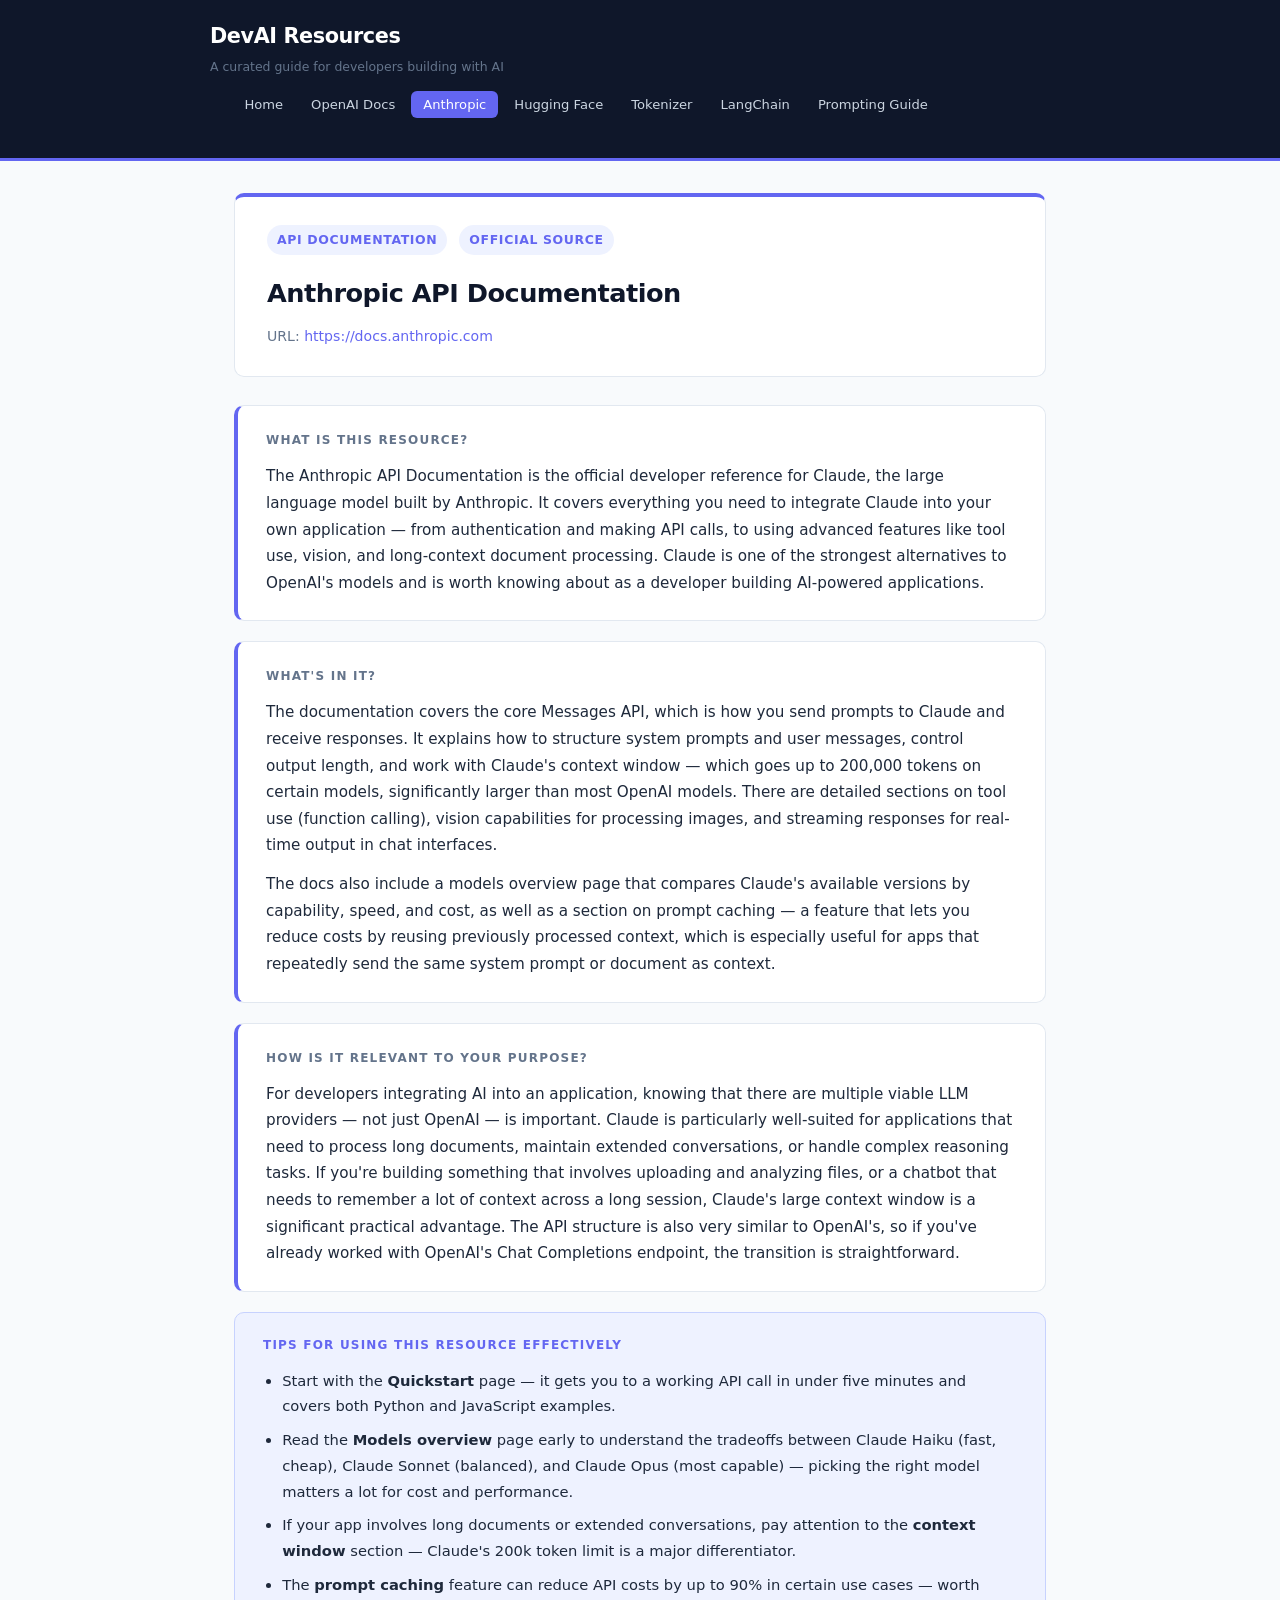
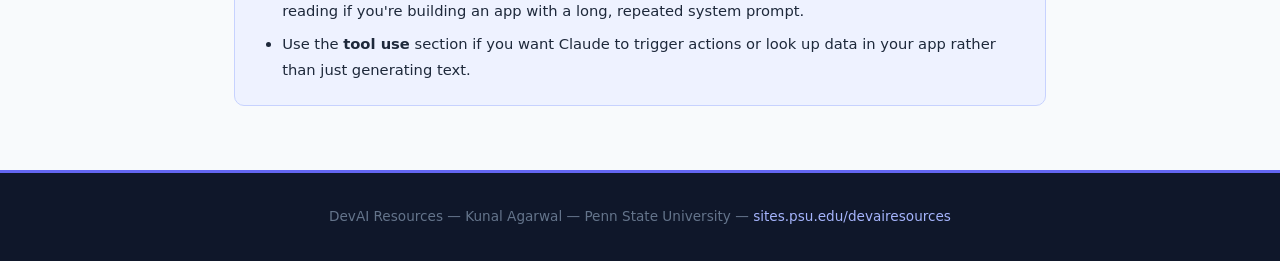
==== anthropic.html @ 0d68c3fe "Add files via upload" ====
<!DOCTYPE html>
<html lang="en">
<head>
  <meta charset="UTF-8" />
  <meta name="viewport" content="width=device-width, initial-scale=1.0" />
  <title>Anthropic API Documentation — DevAI Resources</title>
  <link rel="stylesheet" href="style.css" />
</head>
<body>

  <header class="site-header">
    <div class="header-inner">
      <div>
        <div class="site-title"><a href="index.html">DevAI Resources</a></div>
        <div class="site-tagline">A curated guide for developers building with AI</div>
      </div>
      <nav class="main-nav">
        <ul>
          <li><a href="index.html">Home</a></li>
          <li><a href="openai-docs.html">OpenAI Docs</a></li>
          <li><a href="anthropic.html" class="active">Anthropic</a></li>
          <li><a href="huggingface.html">Hugging Face</a></li>
          <li><a href="tokenizer.html">Tokenizer</a></li>
          <li><a href="langchain.html">LangChain</a></li>
          <li><a href="prompting-guide.html">Prompting Guide</a></li>
        </ul>
      </nav>
    </div>
  </header>

  <main>
    <div class="container">

      <div class="resource-header">
        <div class="resource-meta">
          <span class="resource-tag">API Documentation</span>
          <span class="resource-tag">Official Source</span>
        </div>
        <div class="resource-title">Anthropic API Documentation</div>
        <p class="resource-url">URL: <a href="https://docs.anthropic.com" target="_blank">https://docs.anthropic.com</a></p>
      </div>

      <div class="abstract-section">
        <h3>What is this resource?</h3>
        <p>The Anthropic API Documentation is the official developer reference for Claude, the large language model built by Anthropic. It covers everything you need to integrate Claude into your own application — from authentication and making API calls, to using advanced features like tool use, vision, and long-context document processing. Claude is one of the strongest alternatives to OpenAI's models and is worth knowing about as a developer building AI-powered applications.</p>
      </div>

      <div class="abstract-section">
        <h3>What's in it?</h3>
        <p>The documentation covers the core Messages API, which is how you send prompts to Claude and receive responses. It explains how to structure system prompts and user messages, control output length, and work with Claude's context window — which goes up to 200,000 tokens on certain models, significantly larger than most OpenAI models. There are detailed sections on tool use (function calling), vision capabilities for processing images, and streaming responses for real-time output in chat interfaces.</p>
        <p>The docs also include a models overview page that compares Claude's available versions by capability, speed, and cost, as well as a section on prompt caching — a feature that lets you reduce costs by reusing previously processed context, which is especially useful for apps that repeatedly send the same system prompt or document as context.</p>
      </div>

      <div class="abstract-section">
        <h3>How is it relevant to your purpose?</h3>
        <p>For developers integrating AI into an application, knowing that there are multiple viable LLM providers — not just OpenAI — is important. Claude is particularly well-suited for applications that need to process long documents, maintain extended conversations, or handle complex reasoning tasks. If you're building something that involves uploading and analyzing files, or a chatbot that needs to remember a lot of context across a long session, Claude's large context window is a significant practical advantage. The API structure is also very similar to OpenAI's, so if you've already worked with OpenAI's Chat Completions endpoint, the transition is straightforward.</p>
      </div>

      <div class="tips-box">
        <h3>Tips for using this resource effectively</h3>
        <ul>
          <li>Start with the <strong>Quickstart</strong> page — it gets you to a working API call in under five minutes and covers both Python and JavaScript examples.</li>
          <li>Read the <strong>Models overview</strong> page early to understand the tradeoffs between Claude Haiku (fast, cheap), Claude Sonnet (balanced), and Claude Opus (most capable) — picking the right model matters a lot for cost and performance.</li>
          <li>If your app involves long documents or extended conversations, pay attention to the <strong>context window</strong> section — Claude's 200k token limit is a major differentiator.</li>
          <li>The <strong>prompt caching</strong> feature can reduce API costs by up to 90% in certain use cases — worth reading if you're building an app with a long, repeated system prompt.</li>
          <li>Use the <strong>tool use</strong> section if you want Claude to trigger actions or look up data in your app rather than just generating text.</li>
        </ul>
      </div>

    </div>
  </main>

  <footer class="site-footer">
    <p>DevAI Resources &mdash; Kunal Agarwal &mdash; Penn State University &mdash; <a href="https://sites.psu.edu/devairesources">sites.psu.edu/devairesources</a></p>
  </footer>

</body>
</html>
---- style.css ----
/* ============================================
   DevAI Resources — Main Stylesheet
   GitHub Pages: link this in each HTML file
   WordPress: paste into Appearance > Additional CSS
   ============================================ */

:root {
  --dark:    #0f172a;
  --mid:     #1e293b;
  --accent:  #6366f1;
  --accent2: #a5b4fc;
  --light:   #f8fafc;
  --white:   #ffffff;
  --text:    #1e293b;
  --muted:   #64748b;
  --border:  #e2e8f0;
  --radius:  10px;
  --font:    'Inter', 'Segoe UI', system-ui, sans-serif;
  --max-w:   860px;
}

*, *::before, *::after { box-sizing: border-box; margin: 0; padding: 0; }

body {
  font-family: var(--font);
  background: var(--light);
  color: var(--text);
  line-height: 1.75;
  font-size: 16px;
}

a { color: var(--accent); text-decoration: none; }
a:hover { text-decoration: underline; }

/* ── HEADER ── */
.site-header {
  background: var(--dark);
  border-bottom: 3px solid var(--accent);
  padding: 0 24px;
}

.header-inner {
  max-width: var(--max-w);
  margin: 0 auto;
  display: flex;
  align-items: center;
  justify-content: space-between;
  padding: 18px 0;
  flex-wrap: wrap;
  gap: 12px;
}

.site-title {
  font-size: 1.3rem;
  font-weight: 800;
  color: #fff;
  letter-spacing: -0.02em;
}

.site-title a { color: #fff; }
.site-title a:hover { color: var(--accent2); text-decoration: none; }

.site-tagline {
  font-size: 0.78rem;
  color: var(--muted);
  margin-top: 2px;
}

.main-nav ul {
  list-style: none;
  display: flex;
  flex-wrap: wrap;
  gap: 4px;
}

.main-nav a {
  color: #cbd5e1;
  font-size: 0.82rem;
  font-weight: 500;
  padding: 6px 12px;
  border-radius: 6px;
  transition: background 0.2s, color 0.2s;
}

.main-nav a:hover,
.main-nav a.active {
  background: var(--accent);
  color: #fff;
  text-decoration: none;
}

/* ── HERO ── */
.hero {
  background: linear-gradient(135deg, var(--dark) 0%, #1e1b4b 100%);
  padding: 72px 24px;
  text-align: center;
}

.hero h1 {
  font-size: clamp(1.9rem, 5vw, 3rem);
  font-weight: 800;
  color: #fff;
  letter-spacing: -0.03em;
  line-height: 1.15;
  margin-bottom: 16px;
}

.hero p {
  color: var(--accent2);
  font-size: 1.1rem;
  max-width: 580px;
  margin: 0 auto 28px;
}

.hero-badge {
  display: inline-block;
  background: rgba(99,102,241,0.2);
  color: var(--accent2);
  border: 1px solid var(--accent);
  border-radius: 20px;
  padding: 4px 14px;
  font-size: 0.8rem;
  font-weight: 600;
  letter-spacing: 0.05em;
  text-transform: uppercase;
  margin-bottom: 20px;
}

/* ── MAIN CONTENT ── */
.container {
  max-width: var(--max-w);
  margin: 0 auto;
  padding: 0 24px;
}

.content-section {
  padding: 48px 0;
  border-bottom: 1px solid var(--border);
}

.content-section:last-child { border-bottom: none; }

h2 {
  font-size: 1.5rem;
  font-weight: 700;
  color: var(--dark);
  letter-spacing: -0.02em;
  margin-bottom: 16px;
  padding-bottom: 10px;
  border-bottom: 2px solid var(--accent);
}

h3 {
  font-size: 1.1rem;
  font-weight: 700;
  color: var(--accent);
  margin: 24px 0 8px;
}

p { margin-bottom: 1em; }

ul, ol {
  padding-left: 1.4em;
  margin-bottom: 1em;
}

li { margin-bottom: 6px; }

/* ── INFO CARDS (audience, scope, etc.) ── */
.info-grid {
  display: grid;
  grid-template-columns: repeat(auto-fit, minmax(240px, 1fr));
  gap: 16px;
  margin-top: 20px;
}

.info-card {
  background: var(--white);
  border: 1px solid var(--border);
  border-top: 3px solid var(--accent);
  border-radius: var(--radius);
  padding: 20px 22px;
}

.info-card h3 {
  font-size: 0.78rem;
  text-transform: uppercase;
  letter-spacing: 0.08em;
  color: var(--muted);
  margin: 0 0 8px;
}

.info-card p { font-size: 0.92rem; margin: 0; }

/* ── TABLE OF CONTENTS ── */
.toc {
  background: var(--white);
  border: 1px solid var(--border);
  border-left: 4px solid var(--accent);
  border-radius: var(--radius);
  padding: 28px 32px;
  margin-top: 20px;
}

.toc-label {
  font-size: 0.75rem;
  text-transform: uppercase;
  letter-spacing: 0.1em;
  color: var(--muted);
  font-weight: 600;
  margin-bottom: 16px;
}

.toc ol {
  list-style: decimal;
  padding-left: 1.2em;
}

.toc li {
  font-size: 0.95rem;
  margin-bottom: 10px;
}

.toc li a {
  font-weight: 600;
  color: var(--accent);
}

.toc li span {
  display: block;
  font-size: 0.82rem;
  color: var(--muted);
  margin-top: 2px;
}

/* ── RESOURCE CARD (resource pages) ── */
.resource-header {
  background: var(--white);
  border: 1px solid var(--border);
  border-top: 4px solid var(--accent);
  border-radius: var(--radius);
  padding: 28px 32px;
  margin: 32px 0 28px;
}

.resource-meta {
  display: flex;
  flex-wrap: wrap;
  gap: 12px;
  margin-bottom: 16px;
}

.resource-tag {
  background: #eef2ff;
  color: var(--accent);
  font-size: 0.78rem;
  font-weight: 600;
  padding: 4px 10px;
  border-radius: 20px;
  text-transform: uppercase;
  letter-spacing: 0.05em;
}

.resource-title {
  font-size: 1.6rem;
  font-weight: 800;
  color: var(--dark);
  letter-spacing: -0.02em;
  margin-bottom: 8px;
}

.resource-url {
  font-size: 0.88rem;
  color: var(--muted);
  margin-bottom: 0;
}

.resource-url a { color: var(--accent); font-weight: 500; }

/* ── ABSTRACT SECTIONS ── */
.abstract-section {
  background: var(--white);
  border: 1px solid var(--border);
  border-left: 4px solid var(--accent);
  border-radius: var(--radius);
  padding: 24px 28px;
  margin-bottom: 20px;
}

.abstract-section h3 {
  font-size: 0.75rem;
  text-transform: uppercase;
  letter-spacing: 0.1em;
  color: var(--muted);
  font-weight: 700;
  margin: 0 0 12px;
}

.abstract-section p { font-size: 0.95rem; margin-bottom: 0.8em; }
.abstract-section p:last-child { margin-bottom: 0; }

/* ── TIPS BOX ── */
.tips-box {
  background: #eef2ff;
  border: 1px solid #c7d2fe;
  border-radius: var(--radius);
  padding: 22px 28px;
  margin-bottom: 20px;
}

.tips-box h3 {
  font-size: 0.75rem;
  text-transform: uppercase;
  letter-spacing: 0.1em;
  color: var(--accent);
  font-weight: 700;
  margin: 0 0 12px;
}

.tips-box ul { padding-left: 1.2em; margin: 0; }
.tips-box li { font-size: 0.92rem; margin-bottom: 8px; }
.tips-box li:last-child { margin-bottom: 0; }

/* ── RESOURCE INDEX CARDS (on landing page) ── */
.resource-list {
  display: grid;
  gap: 14px;
  margin-top: 20px;
}

.resource-index-card {
  background: var(--white);
  border: 1px solid var(--border);
  border-radius: var(--radius);
  padding: 20px 24px;
  display: flex;
  align-items: flex-start;
  gap: 18px;
  transition: box-shadow 0.2s, transform 0.2s;
}

.resource-index-card:hover {
  box-shadow: 0 4px 16px rgba(99,102,241,0.12);
  transform: translateY(-2px);
}

.resource-number {
  background: var(--accent);
  color: #fff;
  font-size: 0.85rem;
  font-weight: 700;
  min-width: 32px;
  height: 32px;
  border-radius: 50%;
  display: flex;
  align-items: center;
  justify-content: center;
  flex-shrink: 0;
  margin-top: 2px;
}

.resource-index-card h3 {
  font-size: 1rem;
  color: var(--dark);
  margin: 0 0 4px;
}

.resource-index-card p {
  font-size: 0.86rem;
  color: var(--muted);
  margin: 0;
}

.resource-index-card a.card-link {
  font-size: 0.82rem;
  font-weight: 600;
  color: var(--accent);
  margin-top: 6px;
  display: inline-block;
}

/* ── FOOTER ── */
.site-footer {
  background: var(--dark);
  border-top: 3px solid var(--accent);
  margin-top: 64px;
  padding: 32px 24px;
  text-align: center;
}

.site-footer p {
  color: #64748b;
  font-size: 0.85rem;
  margin: 0;
}

.site-footer a { color: var(--accent2); }

/* ── RESPONSIVE ── */
@media (max-width: 640px) {
  .hero { padding: 48px 20px; }
  .header-inner { flex-direction: column; align-items: flex-start; }
  .resource-header { padding: 20px; }
  .abstract-section { padding: 18px 20px; }
  .toc { padding: 20px; }
}
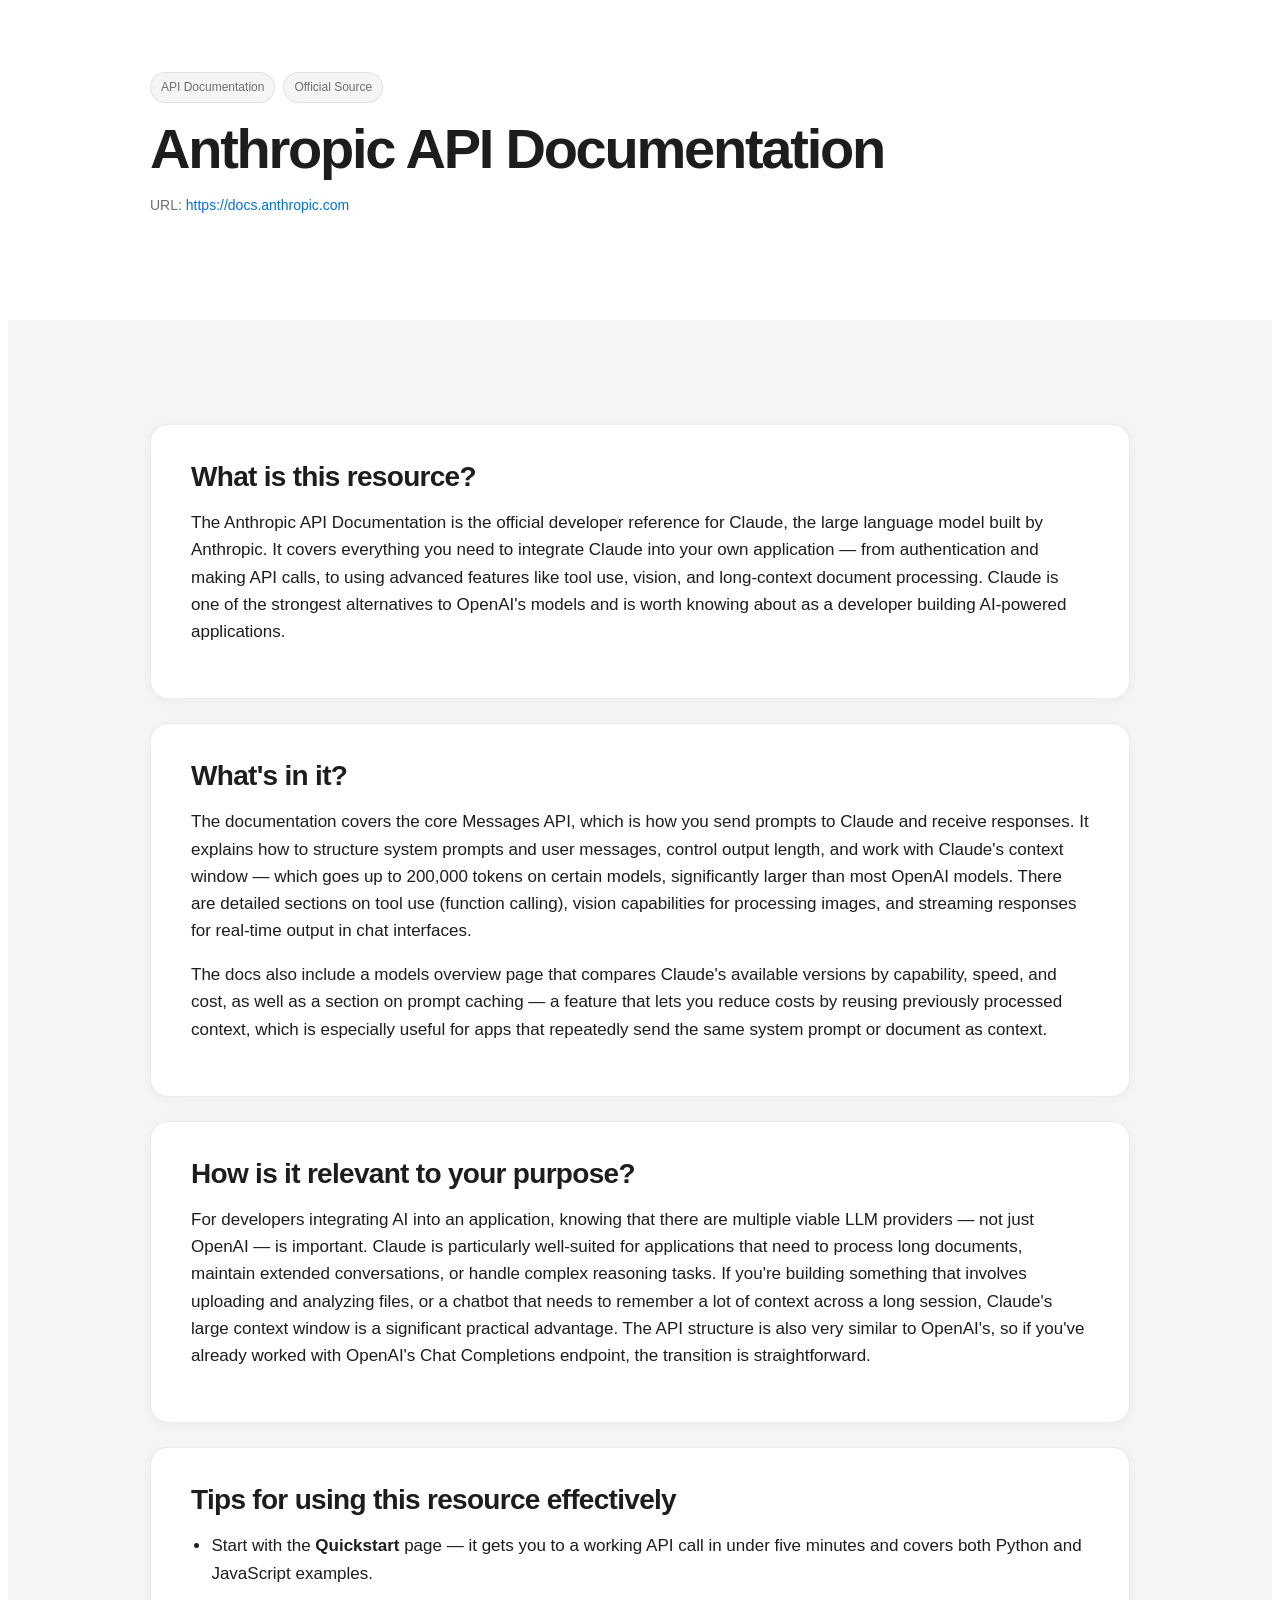
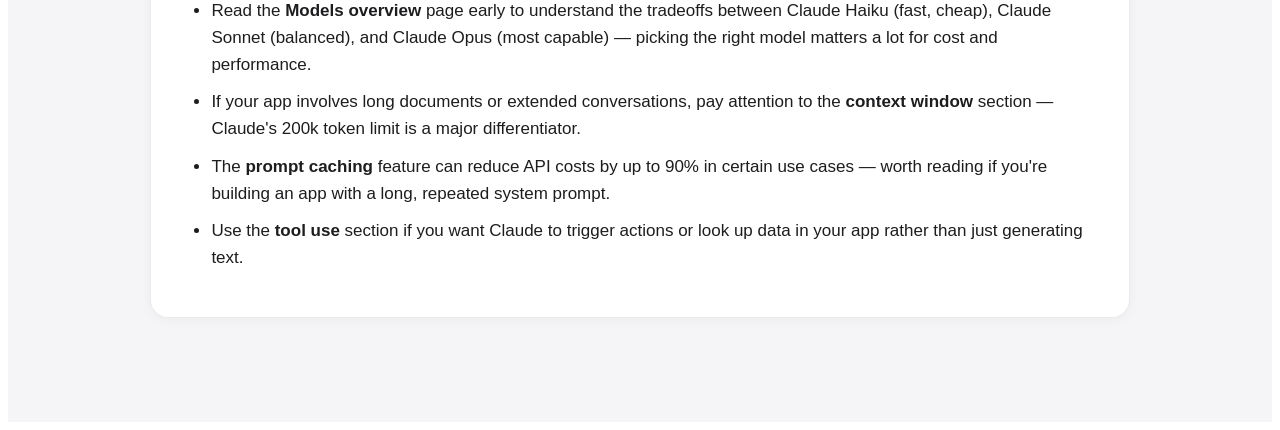
==== commit 6ac408b3: "Adapt site markup and CSS for WordPress content rendering. Remove custom header/footer blocks from a" ====
--- a/anthropic.html
+++ b/anthropic.html
@@ -8,71 +8,57 @@
 </head>
 <body>
 
-  <header class="site-header">
-    <div class="header-inner">
-      <div>
-        <div class="site-title"><a href="index.html">DevAI Resources</a></div>
-        <div class="site-tagline">A curated guide for developers building with AI</div>
+  
+
+  <main class="page-main">
+    <section class="band band--white band--tight-top">
+      <div class="layout-constrain">
+        <div class="resource-lede">
+          <div class="resource-lede__tags">
+            <span class="resource-lede__tag">API Documentation</span>
+            <span class="resource-lede__tag">Official Source</span>
+          </div>
+          <h1 class="resource-lede__title">Anthropic API Documentation</h1>
+          <p class="resource-lede__url">URL: <a href="https://docs.anthropic.com" target="_blank">https://docs.anthropic.com</a></p>
+        </div>
       </div>
-      <nav class="main-nav">
-        <ul>
-          <li><a href="index.html">Home</a></li>
-          <li><a href="openai-docs.html">OpenAI Docs</a></li>
-          <li><a href="anthropic.html" class="active">Anthropic</a></li>
-          <li><a href="huggingface.html">Hugging Face</a></li>
-          <li><a href="tokenizer.html">Tokenizer</a></li>
-          <li><a href="langchain.html">LangChain</a></li>
-          <li><a href="prompting-guide.html">Prompting Guide</a></li>
-        </ul>
-      </nav>
-    </div>
-  </header>
+    </section>
 
-  <main>
-    <div class="container">
+    <section class="band band--tint">
+      <div class="layout-constrain">
+        <div class="article-stack">
+          <div class="feature-panel">
+            <h3 class="feature-panel__title">What is this resource?</h3>
+            <p>The Anthropic API Documentation is the official developer reference for Claude, the large language model built by Anthropic. It covers everything you need to integrate Claude into your own application — from authentication and making API calls, to using advanced features like tool use, vision, and long-context document processing. Claude is one of the strongest alternatives to OpenAI's models and is worth knowing about as a developer building AI-powered applications.</p>
+          </div>
 
-      <div class="resource-header">
-        <div class="resource-meta">
-          <span class="resource-tag">API Documentation</span>
-          <span class="resource-tag">Official Source</span>
+          <div class="feature-panel">
+            <h3 class="feature-panel__title">What's in it?</h3>
+            <p>The documentation covers the core Messages API, which is how you send prompts to Claude and receive responses. It explains how to structure system prompts and user messages, control output length, and work with Claude's context window — which goes up to 200,000 tokens on certain models, significantly larger than most OpenAI models. There are detailed sections on tool use (function calling), vision capabilities for processing images, and streaming responses for real-time output in chat interfaces.</p>
+            <p>The docs also include a models overview page that compares Claude's available versions by capability, speed, and cost, as well as a section on prompt caching — a feature that lets you reduce costs by reusing previously processed context, which is especially useful for apps that repeatedly send the same system prompt or document as context.</p>
+          </div>
+
+          <div class="feature-panel">
+            <h3 class="feature-panel__title">How is it relevant to your purpose?</h3>
+            <p>For developers integrating AI into an application, knowing that there are multiple viable LLM providers — not just OpenAI — is important. Claude is particularly well-suited for applications that need to process long documents, maintain extended conversations, or handle complex reasoning tasks. If you're building something that involves uploading and analyzing files, or a chatbot that needs to remember a lot of context across a long session, Claude's large context window is a significant practical advantage. The API structure is also very similar to OpenAI's, so if you've already worked with OpenAI's Chat Completions endpoint, the transition is straightforward.</p>
+          </div>
+
+          <aside class="tips-panel">
+            <h3 class="tips-panel__title">Tips for using this resource effectively</h3>
+            <ul>
+              <li>Start with the <strong>Quickstart</strong> page — it gets you to a working API call in under five minutes and covers both Python and JavaScript examples.</li>
+              <li>Read the <strong>Models overview</strong> page early to understand the tradeoffs between Claude Haiku (fast, cheap), Claude Sonnet (balanced), and Claude Opus (most capable) — picking the right model matters a lot for cost and performance.</li>
+              <li>If your app involves long documents or extended conversations, pay attention to the <strong>context window</strong> section — Claude's 200k token limit is a major differentiator.</li>
+              <li>The <strong>prompt caching</strong> feature can reduce API costs by up to 90% in certain use cases — worth reading if you're building an app with a long, repeated system prompt.</li>
+              <li>Use the <strong>tool use</strong> section if you want Claude to trigger actions or look up data in your app rather than just generating text.</li>
+            </ul>
+          </aside>
         </div>
-        <div class="resource-title">Anthropic API Documentation</div>
-        <p class="resource-url">URL: <a href="https://docs.anthropic.com" target="_blank">https://docs.anthropic.com</a></p>
       </div>
-
-      <div class="abstract-section">
-        <h3>What is this resource?</h3>
-        <p>The Anthropic API Documentation is the official developer reference for Claude, the large language model built by Anthropic. It covers everything you need to integrate Claude into your own application — from authentication and making API calls, to using advanced features like tool use, vision, and long-context document processing. Claude is one of the strongest alternatives to OpenAI's models and is worth knowing about as a developer building AI-powered applications.</p>
-      </div>
-
-      <div class="abstract-section">
-        <h3>What's in it?</h3>
-        <p>The documentation covers the core Messages API, which is how you send prompts to Claude and receive responses. It explains how to structure system prompts and user messages, control output length, and work with Claude's context window — which goes up to 200,000 tokens on certain models, significantly larger than most OpenAI models. There are detailed sections on tool use (function calling), vision capabilities for processing images, and streaming responses for real-time output in chat interfaces.</p>
-        <p>The docs also include a models overview page that compares Claude's available versions by capability, speed, and cost, as well as a section on prompt caching — a feature that lets you reduce costs by reusing previously processed context, which is especially useful for apps that repeatedly send the same system prompt or document as context.</p>
-      </div>
-
-      <div class="abstract-section">
-        <h3>How is it relevant to your purpose?</h3>
-        <p>For developers integrating AI into an application, knowing that there are multiple viable LLM providers — not just OpenAI — is important. Claude is particularly well-suited for applications that need to process long documents, maintain extended conversations, or handle complex reasoning tasks. If you're building something that involves uploading and analyzing files, or a chatbot that needs to remember a lot of context across a long session, Claude's large context window is a significant practical advantage. The API structure is also very similar to OpenAI's, so if you've already worked with OpenAI's Chat Completions endpoint, the transition is straightforward.</p>
-      </div>
-
-      <div class="tips-box">
-        <h3>Tips for using this resource effectively</h3>
-        <ul>
-          <li>Start with the <strong>Quickstart</strong> page — it gets you to a working API call in under five minutes and covers both Python and JavaScript examples.</li>
-          <li>Read the <strong>Models overview</strong> page early to understand the tradeoffs between Claude Haiku (fast, cheap), Claude Sonnet (balanced), and Claude Opus (most capable) — picking the right model matters a lot for cost and performance.</li>
-          <li>If your app involves long documents or extended conversations, pay attention to the <strong>context window</strong> section — Claude's 200k token limit is a major differentiator.</li>
-          <li>The <strong>prompt caching</strong> feature can reduce API costs by up to 90% in certain use cases — worth reading if you're building an app with a long, repeated system prompt.</li>
-          <li>Use the <strong>tool use</strong> section if you want Claude to trigger actions or look up data in your app rather than just generating text.</li>
-        </ul>
-      </div>
-
-    </div>
+    </section>
   </main>
 
-  <footer class="site-footer">
-    <p>DevAI Resources &mdash; Kunal Agarwal &mdash; Penn State University &mdash; <a href="https://sites.psu.edu/devairesources">sites.psu.edu/devairesources</a></p>
-  </footer>
+  
 
 </body>
 </html>
--- a/style.css
+++ b/style.css
@@ -1,406 +1,349 @@
-/* ============================================
-   DevAI Resources — Main Stylesheet
-   GitHub Pages: link this in each HTML file
-   WordPress: paste into Appearance > Additional CSS
-   ============================================ */
+/* DevAI Resources — WordPress-safe Apple-inspired styles */
 
 :root {
-  --dark:    #0f172a;
-  --mid:     #1e293b;
-  --accent:  #6366f1;
-  --accent2: #a5b4fc;
-  --light:   #f8fafc;
-  --white:   #ffffff;
-  --text:    #1e293b;
-  --muted:   #64748b;
-  --border:  #e2e8f0;
-  --radius:  10px;
-  --font:    'Inter', 'Segoe UI', system-ui, sans-serif;
-  --max-w:   860px;
-}
-
-*, *::before, *::after { box-sizing: border-box; margin: 0; padding: 0; }
-
-body {
-  font-family: var(--font);
-  background: var(--light);
-  color: var(--text);
-  line-height: 1.75;
-  font-size: 16px;
-}
-
-a { color: var(--accent); text-decoration: none; }
-a:hover { text-decoration: underline; }
-
-/* ── HEADER ── */
-.site-header {
-  background: var(--dark);
-  border-bottom: 3px solid var(--accent);
-  padding: 0 24px;
-}
-
-.header-inner {
-  max-width: var(--max-w);
-  margin: 0 auto;
+  --devai-bg: #ffffff;
+  --devai-bg-alt: #f5f5f7;
+  --devai-text: #1d1d1f;
+  --devai-muted: #6e6e73;
+  --devai-link: #0071e3;
+  --devai-link-hover: #0077ed;
+  --devai-border: rgba(0, 0, 0, 0.08);
+  --devai-shadow: 0 2px 12px rgba(0, 0, 0, 0.04);
+  --devai-shadow-hover: 0 14px 36px rgba(0, 0, 0, 0.1);
+  --devai-radius: 18px;
+  --devai-max: 980px;
+}
+
+:where(.entry-content, .post-content) .page-main,
+.page-main {
+  font-family: -apple-system, BlinkMacSystemFont, "SF Pro Display", "SF Pro Text", "Segoe UI",
+    Roboto, "Helvetica Neue", Arial, sans-serif !important;
+  color: var(--devai-text) !important;
+  font-size: 17px !important;
+  line-height: 1.6 !important;
+  margin: 0 !important;
+}
+
+:where(.entry-content, .post-content) .page-main *,
+.page-main * {
+  box-sizing: border-box;
+}
+
+:where(.entry-content, .post-content) .page-main a,
+.page-main a {
+  color: var(--devai-link) !important;
+  text-decoration: none;
+}
+
+:where(.entry-content, .post-content) .page-main a:hover,
+.page-main a:hover {
+  color: var(--devai-link-hover) !important;
+  text-decoration: underline;
+}
+
+:where(.entry-content, .post-content) .page-main .band,
+.page-main .band {
+  width: 100%;
+  padding: clamp(5rem, 9vw, 6.5rem) clamp(1.25rem, 4vw, 2.5rem) !important;
+  margin: 0 !important;
+}
+
+:where(.entry-content, .post-content) .page-main .band--white,
+.page-main .band--white {
+  background: var(--devai-bg) !important;
+}
+
+:where(.entry-content, .post-content) .page-main .band--tint,
+.page-main .band--tint {
+  background: var(--devai-bg-alt) !important;
+}
+
+:where(.entry-content, .post-content) .page-main .band--tight-top,
+.page-main .band--tight-top {
+  padding-top: clamp(3rem, 6vw, 4rem) !important;
+}
+
+:where(.entry-content, .post-content) .page-main .layout-constrain,
+.page-main .layout-constrain {
+  max-width: var(--devai-max) !important;
+  margin: 0 auto !important;
+  width: 100%;
+}
+
+:where(.entry-content, .post-content) .page-main .hero,
+.page-main .hero {
+  text-align: center;
+}
+
+:where(.entry-content, .post-content) .page-main .hero__eyebrow,
+.page-main .hero__eyebrow {
+  font-size: 12px !important;
+  color: var(--devai-muted) !important;
+  letter-spacing: 0.03em;
+  margin: 0 0 12px !important;
+}
+
+:where(.entry-content, .post-content) .page-main .hero__headline,
+.page-main .hero__headline {
+  font-size: clamp(2.5rem, 7vw, 4rem) !important;
+  font-weight: 700 !important;
+  line-height: 1.05 !important;
+  letter-spacing: -0.04em !important;
+  margin: 0 0 16px !important;
+  color: var(--devai-text) !important;
+}
+
+:where(.entry-content, .post-content) .page-main .hero__subhead,
+.page-main .hero__subhead {
+  max-width: 700px !important;
+  margin: 0 auto !important;
+  color: var(--devai-muted) !important;
+  font-size: clamp(1.15rem, 2.4vw, 1.45rem) !important;
+}
+
+:where(.entry-content, .post-content) .page-main .section-headline,
+.page-main .section-headline {
+  font-size: clamp(2rem, 5vw, 3rem) !important;
+  font-weight: 700 !important;
+  line-height: 1.08 !important;
+  letter-spacing: -0.035em !important;
+  margin: 0 0 20px !important;
+  color: var(--devai-text) !important;
+}
+
+:where(.entry-content, .post-content) .page-main p,
+.page-main p {
+  margin: 0 0 1em !important;
+  color: var(--devai-text) !important;
+}
+
+:where(.entry-content, .post-content) .page-main .pillar-grid,
+.page-main .pillar-grid {
+  display: grid;
+  grid-template-columns: repeat(auto-fit, minmax(220px, 1fr));
+  gap: 16px;
+  margin-top: 36px !important;
+}
+
+:where(.entry-content, .post-content) .page-main .pillar-card,
+.page-main .pillar-card,
+:where(.entry-content, .post-content) .page-main .toc-panel,
+.page-main .toc-panel,
+:where(.entry-content, .post-content) .page-main .resource-card,
+.page-main .resource-card,
+:where(.entry-content, .post-content) .page-main .feature-panel,
+.page-main .feature-panel,
+:where(.entry-content, .post-content) .page-main .tips-panel,
+.page-main .tips-panel {
+  background: #fff !important;
+  border: 1px solid var(--devai-border) !important;
+  border-radius: var(--devai-radius) !important;
+  box-shadow: var(--devai-shadow) !important;
+}
+
+:where(.entry-content, .post-content) .page-main .pillar-card,
+.page-main .pillar-card {
+  padding: 26px 24px !important;
+}
+
+:where(.entry-content, .post-content) .page-main .pillar-card__label,
+.page-main .pillar-card__label {
+  font-size: 14px !important;
+  margin: 0 0 8px !important;
+  color: var(--devai-muted) !important;
+  font-weight: 600 !important;
+}
+
+:where(.entry-content, .post-content) .page-main .toc-panel,
+.page-main .toc-panel {
+  padding: 36px !important;
+  margin-top: 30px !important;
+}
+
+:where(.entry-content, .post-content) .page-main .toc-panel__label,
+.page-main .toc-panel__label {
+  font-size: 14px !important;
+  color: var(--devai-muted) !important;
+  margin-bottom: 16px !important;
+  font-weight: 600 !important;
+}
+
+:where(.entry-content, .post-content) .page-main .toc-panel__list,
+.page-main .toc-panel__list {
+  margin: 0 !important;
+  padding-left: 1.3em !important;
+}
+
+:where(.entry-content, .post-content) .page-main .toc-panel__list > li,
+.page-main .toc-panel__list > li {
+  margin-bottom: 16px !important;
+}
+
+:where(.entry-content, .post-content) .page-main .toc-panel__summary,
+.page-main .toc-panel__summary {
+  display: block;
+  margin-top: 6px !important;
+  color: var(--devai-muted) !important;
+  font-size: 14px !important;
+}
+
+:where(.entry-content, .post-content) .page-main .resource-deck,
+.page-main .resource-deck {
+  display: grid;
+  gap: 16px;
+  margin-top: 32px !important;
+}
+
+:where(.entry-content, .post-content) .page-main .resource-card,
+.page-main .resource-card {
   display: flex;
-  align-items: center;
-  justify-content: space-between;
-  padding: 18px 0;
-  flex-wrap: wrap;
-  gap: 12px;
-}
-
-.site-title {
-  font-size: 1.3rem;
-  font-weight: 800;
-  color: #fff;
-  letter-spacing: -0.02em;
-}
-
-.site-title a { color: #fff; }
-.site-title a:hover { color: var(--accent2); text-decoration: none; }
-
-.site-tagline {
-  font-size: 0.78rem;
-  color: var(--muted);
-  margin-top: 2px;
-}
-
-.main-nav ul {
-  list-style: none;
-  display: flex;
-  flex-wrap: wrap;
-  gap: 4px;
-}
-
-.main-nav a {
-  color: #cbd5e1;
-  font-size: 0.82rem;
-  font-weight: 500;
-  padding: 6px 12px;
-  border-radius: 6px;
-  transition: background 0.2s, color 0.2s;
-}
-
-.main-nav a:hover,
-.main-nav a.active {
-  background: var(--accent);
-  color: #fff;
-  text-decoration: none;
-}
-
-/* ── HERO ── */
-.hero {
-  background: linear-gradient(135deg, var(--dark) 0%, #1e1b4b 100%);
-  padding: 72px 24px;
-  text-align: center;
-}
-
-.hero h1 {
-  font-size: clamp(1.9rem, 5vw, 3rem);
-  font-weight: 800;
-  color: #fff;
-  letter-spacing: -0.03em;
-  line-height: 1.15;
-  margin-bottom: 16px;
-}
-
-.hero p {
-  color: var(--accent2);
-  font-size: 1.1rem;
-  max-width: 580px;
-  margin: 0 auto 28px;
-}
-
-.hero-badge {
-  display: inline-block;
-  background: rgba(99,102,241,0.2);
-  color: var(--accent2);
-  border: 1px solid var(--accent);
-  border-radius: 20px;
-  padding: 4px 14px;
-  font-size: 0.8rem;
-  font-weight: 600;
-  letter-spacing: 0.05em;
-  text-transform: uppercase;
-  margin-bottom: 20px;
-}
-
-/* ── MAIN CONTENT ── */
-.container {
-  max-width: var(--max-w);
-  margin: 0 auto;
-  padding: 0 24px;
-}
-
-.content-section {
-  padding: 48px 0;
-  border-bottom: 1px solid var(--border);
-}
-
-.content-section:last-child { border-bottom: none; }
-
-h2 {
-  font-size: 1.5rem;
-  font-weight: 700;
-  color: var(--dark);
-  letter-spacing: -0.02em;
-  margin-bottom: 16px;
-  padding-bottom: 10px;
-  border-bottom: 2px solid var(--accent);
-}
-
-h3 {
-  font-size: 1.1rem;
-  font-weight: 700;
-  color: var(--accent);
-  margin: 24px 0 8px;
-}
-
-p { margin-bottom: 1em; }
-
-ul, ol {
-  padding-left: 1.4em;
-  margin-bottom: 1em;
-}
-
-li { margin-bottom: 6px; }
-
-/* ── INFO CARDS (audience, scope, etc.) ── */
-.info-grid {
-  display: grid;
-  grid-template-columns: repeat(auto-fit, minmax(240px, 1fr));
-  gap: 16px;
-  margin-top: 20px;
-}
-
-.info-card {
-  background: var(--white);
-  border: 1px solid var(--border);
-  border-top: 3px solid var(--accent);
-  border-radius: var(--radius);
-  padding: 20px 22px;
-}
-
-.info-card h3 {
-  font-size: 0.78rem;
-  text-transform: uppercase;
-  letter-spacing: 0.08em;
-  color: var(--muted);
-  margin: 0 0 8px;
-}
-
-.info-card p { font-size: 0.92rem; margin: 0; }
-
-/* ── TABLE OF CONTENTS ── */
-.toc {
-  background: var(--white);
-  border: 1px solid var(--border);
-  border-left: 4px solid var(--accent);
-  border-radius: var(--radius);
-  padding: 28px 32px;
-  margin-top: 20px;
-}
-
-.toc-label {
-  font-size: 0.75rem;
-  text-transform: uppercase;
-  letter-spacing: 0.1em;
-  color: var(--muted);
-  font-weight: 600;
-  margin-bottom: 16px;
-}
-
-.toc ol {
-  list-style: decimal;
-  padding-left: 1.2em;
-}
-
-.toc li {
-  font-size: 0.95rem;
-  margin-bottom: 10px;
-}
-
-.toc li a {
-  font-weight: 600;
-  color: var(--accent);
-}
-
-.toc li span {
-  display: block;
-  font-size: 0.82rem;
-  color: var(--muted);
-  margin-top: 2px;
-}
-
-/* ── RESOURCE CARD (resource pages) ── */
-.resource-header {
-  background: var(--white);
-  border: 1px solid var(--border);
-  border-top: 4px solid var(--accent);
-  border-radius: var(--radius);
-  padding: 28px 32px;
-  margin: 32px 0 28px;
-}
-
-.resource-meta {
-  display: flex;
-  flex-wrap: wrap;
-  gap: 12px;
-  margin-bottom: 16px;
-}
-
-.resource-tag {
-  background: #eef2ff;
-  color: var(--accent);
-  font-size: 0.78rem;
-  font-weight: 600;
-  padding: 4px 10px;
-  border-radius: 20px;
-  text-transform: uppercase;
-  letter-spacing: 0.05em;
-}
-
-.resource-title {
-  font-size: 1.6rem;
-  font-weight: 800;
-  color: var(--dark);
-  letter-spacing: -0.02em;
-  margin-bottom: 8px;
-}
-
-.resource-url {
-  font-size: 0.88rem;
-  color: var(--muted);
-  margin-bottom: 0;
-}
-
-.resource-url a { color: var(--accent); font-weight: 500; }
-
-/* ── ABSTRACT SECTIONS ── */
-.abstract-section {
-  background: var(--white);
-  border: 1px solid var(--border);
-  border-left: 4px solid var(--accent);
-  border-radius: var(--radius);
-  padding: 24px 28px;
-  margin-bottom: 20px;
-}
-
-.abstract-section h3 {
-  font-size: 0.75rem;
-  text-transform: uppercase;
-  letter-spacing: 0.1em;
-  color: var(--muted);
-  font-weight: 700;
-  margin: 0 0 12px;
-}
-
-.abstract-section p { font-size: 0.95rem; margin-bottom: 0.8em; }
-.abstract-section p:last-child { margin-bottom: 0; }
-
-/* ── TIPS BOX ── */
-.tips-box {
-  background: #eef2ff;
-  border: 1px solid #c7d2fe;
-  border-radius: var(--radius);
-  padding: 22px 28px;
-  margin-bottom: 20px;
-}
-
-.tips-box h3 {
-  font-size: 0.75rem;
-  text-transform: uppercase;
-  letter-spacing: 0.1em;
-  color: var(--accent);
-  font-weight: 700;
-  margin: 0 0 12px;
-}
-
-.tips-box ul { padding-left: 1.2em; margin: 0; }
-.tips-box li { font-size: 0.92rem; margin-bottom: 8px; }
-.tips-box li:last-child { margin-bottom: 0; }
-
-/* ── RESOURCE INDEX CARDS (on landing page) ── */
-.resource-list {
-  display: grid;
-  gap: 14px;
-  margin-top: 20px;
-}
-
-.resource-index-card {
-  background: var(--white);
-  border: 1px solid var(--border);
-  border-radius: var(--radius);
-  padding: 20px 24px;
-  display: flex;
+  gap: 18px;
   align-items: flex-start;
-  gap: 18px;
-  transition: box-shadow 0.2s, transform 0.2s;
-}
-
-.resource-index-card:hover {
-  box-shadow: 0 4px 16px rgba(99,102,241,0.12);
-  transform: translateY(-2px);
-}
-
-.resource-number {
-  background: var(--accent);
-  color: #fff;
-  font-size: 0.85rem;
-  font-weight: 700;
-  min-width: 32px;
+  padding: 26px 28px !important;
+  transition: transform 0.25s ease, box-shadow 0.25s ease;
+}
+
+:where(.entry-content, .post-content) .page-main .resource-card:hover,
+.page-main .resource-card:hover {
+  transform: translateY(-3px);
+  box-shadow: var(--devai-shadow-hover) !important;
+}
+
+:where(.entry-content, .post-content) .page-main .resource-card__index,
+.page-main .resource-card__index {
+  width: 32px;
   height: 32px;
-  border-radius: 50%;
+  border-radius: 10px;
+  background: var(--devai-bg-alt);
+  color: var(--devai-muted);
   display: flex;
   align-items: center;
   justify-content: center;
+  font-size: 13px !important;
+  font-weight: 600 !important;
   flex-shrink: 0;
-  margin-top: 2px;
-}
-
-.resource-index-card h3 {
-  font-size: 1rem;
-  color: var(--dark);
-  margin: 0 0 4px;
-}
-
-.resource-index-card p {
-  font-size: 0.86rem;
-  color: var(--muted);
-  margin: 0;
-}
-
-.resource-index-card a.card-link {
-  font-size: 0.82rem;
-  font-weight: 600;
-  color: var(--accent);
-  margin-top: 6px;
-  display: inline-block;
-}
-
-/* ── FOOTER ── */
-.site-footer {
-  background: var(--dark);
-  border-top: 3px solid var(--accent);
-  margin-top: 64px;
-  padding: 32px 24px;
-  text-align: center;
-}
-
-.site-footer p {
-  color: #64748b;
-  font-size: 0.85rem;
-  margin: 0;
-}
-
-.site-footer a { color: var(--accent2); }
-
-/* ── RESPONSIVE ── */
-@media (max-width: 640px) {
-  .hero { padding: 48px 20px; }
-  .header-inner { flex-direction: column; align-items: flex-start; }
-  .resource-header { padding: 20px; }
-  .abstract-section { padding: 18px 20px; }
-  .toc { padding: 20px; }
-}
+}
+
+:where(.entry-content, .post-content) .page-main .resource-card__title,
+.page-main .resource-card__title {
+  font-size: 23px !important;
+  line-height: 1.2 !important;
+  margin: 0 0 8px !important;
+  font-weight: 700 !important;
+}
+
+:where(.entry-content, .post-content) .page-main .resource-card__blurb,
+.page-main .resource-card__blurb {
+  color: var(--devai-muted) !important;
+  font-size: 15px !important;
+  margin: 0 0 10px !important;
+}
+
+:where(.entry-content, .post-content) .page-main .resource-card__link,
+.page-main .resource-card__link {
+  font-size: 15px !important;
+}
+
+:where(.entry-content, .post-content) .page-main .resource-lede__tags,
+.page-main .resource-lede__tags {
+  display: flex;
+  flex-wrap: wrap;
+  gap: 8px;
+  margin-bottom: 16px !important;
+}
+
+:where(.entry-content, .post-content) .page-main .resource-lede__tag,
+.page-main .resource-lede__tag {
+  background: var(--devai-bg-alt) !important;
+  color: var(--devai-muted) !important;
+  border: 1px solid var(--devai-border) !important;
+  border-radius: 999px;
+  padding: 5px 10px !important;
+  font-size: 12px !important;
+}
+
+:where(.entry-content, .post-content) .page-main .resource-lede__title,
+.page-main .resource-lede__title {
+  font-size: clamp(2.25rem, 5.5vw, 3.5rem) !important;
+  line-height: 1.08 !important;
+  letter-spacing: -0.04em !important;
+  margin: 0 0 14px !important;
+  font-weight: 700 !important;
+}
+
+:where(.entry-content, .post-content) .page-main .resource-lede__url,
+.page-main .resource-lede__url {
+  color: var(--devai-muted) !important;
+  font-size: 14px !important;
+  margin: 0 !important;
+}
+
+:where(.entry-content, .post-content) .page-main .article-stack,
+.page-main .article-stack {
+  display: flex;
+  flex-direction: column;
+  gap: 24px;
+}
+
+:where(.entry-content, .post-content) .page-main .feature-panel,
+.page-main .feature-panel,
+:where(.entry-content, .post-content) .page-main .tips-panel,
+.page-main .tips-panel {
+  padding: 36px 40px !important;
+}
+
+:where(.entry-content, .post-content) .page-main .feature-panel__title,
+.page-main .feature-panel__title,
+:where(.entry-content, .post-content) .page-main .tips-panel__title,
+.page-main .tips-panel__title {
+  font-size: 28px !important;
+  line-height: 1.15 !important;
+  margin: 0 0 16px !important;
+  letter-spacing: -0.025em !important;
+  font-weight: 700 !important;
+  color: var(--devai-text) !important;
+}
+
+:where(.entry-content, .post-content) .page-main .tips-panel ul,
+.page-main .tips-panel ul {
+  margin: 0 !important;
+  padding-left: 1.2em !important;
+}
+
+:where(.entry-content, .post-content) .page-main .tips-panel li,
+.page-main .tips-panel li {
+  margin-bottom: 10px !important;
+}
+
+:where(.entry-content, .post-content) .page-main strong,
+.page-main strong {
+  font-weight: 600 !important;
+  color: var(--devai-text) !important;
+}
+
+:where(.entry-content, .post-content) .page-main code,
+.page-main code {
+  font-family: ui-monospace, SFMono-Regular, Menlo, Monaco, Consolas, "Liberation Mono", monospace !important;
+  background: var(--devai-bg-alt) !important;
+  border: 1px solid var(--devai-border) !important;
+  border-radius: 6px !important;
+  padding: 0.1em 0.4em !important;
+  font-size: 0.9em !important;
+}
+
+@media (max-width: 768px) {
+  :where(.entry-content, .post-content) .page-main .resource-card,
+  .page-main .resource-card {
+    flex-direction: column;
+    padding: 22px !important;
+  }
+
+  :where(.entry-content, .post-content) .page-main .feature-panel,
+  .page-main .feature-panel,
+  :where(.entry-content, .post-content) .page-main .tips-panel,
+  .page-main .tips-panel,
+  :where(.entry-content, .post-content) .page-main .toc-panel,
+  .page-main .toc-panel {
+    padding: 24px !important;
+  }
+}
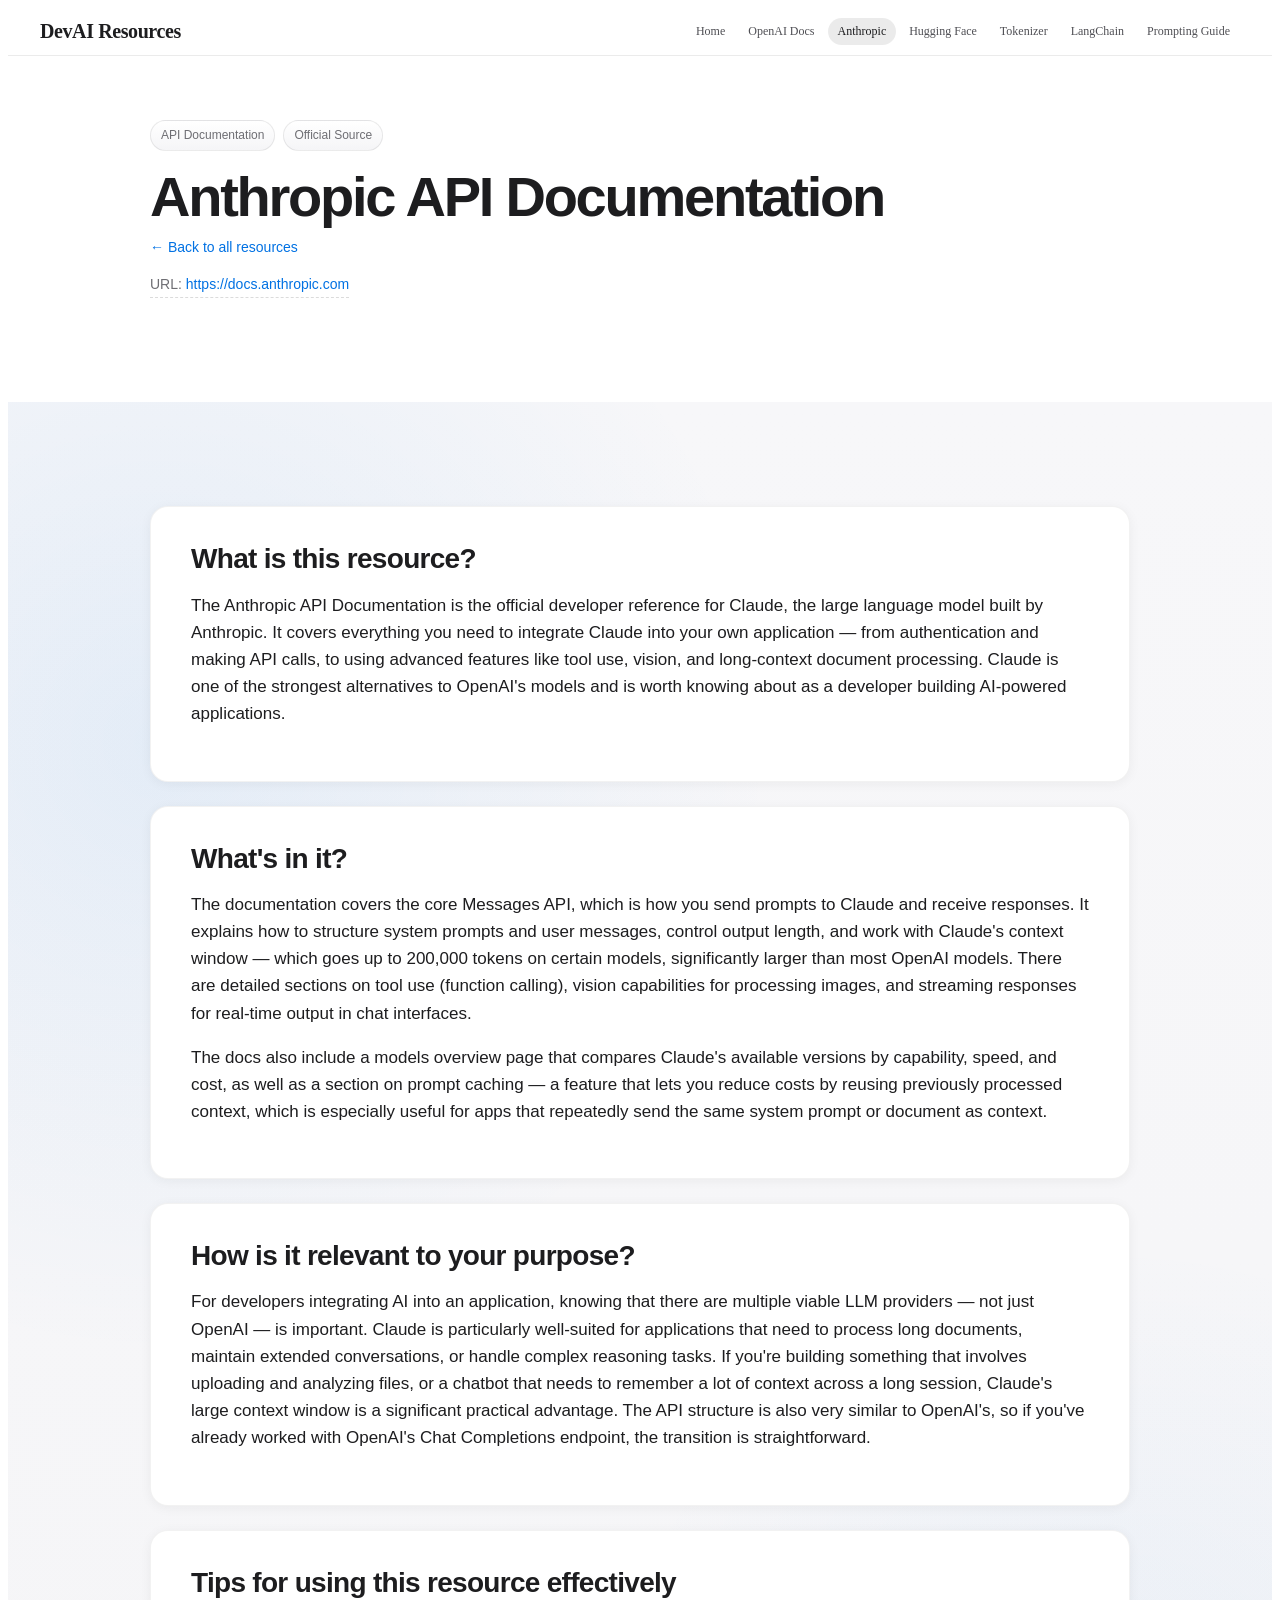
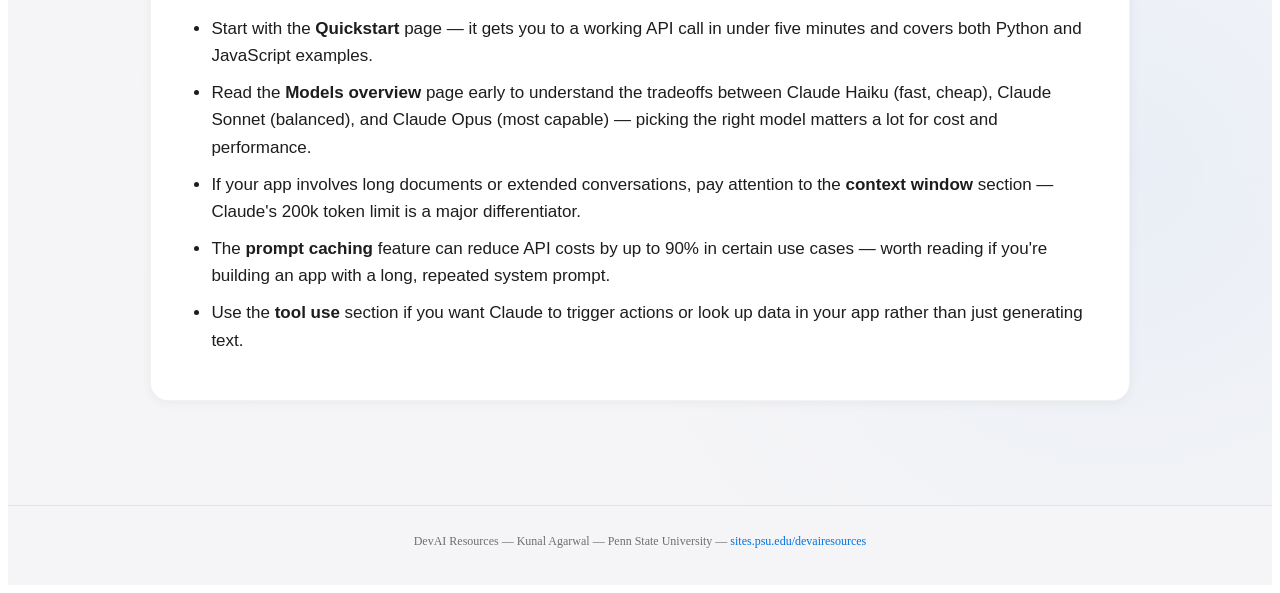
==== commit fbdfd682: "Restore GitHub navigation and streamline WordPress-safe layout styles. Add a consistent GitHub-only " ====
--- a/anthropic.html
+++ b/anthropic.html
@@ -3,14 +3,30 @@
 <head>
   <meta charset="UTF-8" />
   <meta name="viewport" content="width=device-width, initial-scale=1.0" />
-  <title>Anthropic API Documentation — DevAI Resources</title>
+<title>Anthropic API Documentation — DevAI Resources</title>
   <link rel="stylesheet" href="style.css" />
 </head>
 <body>
 
-  
+  <!-- GITHUB PAGES ONLY — do not paste this into WordPress -->
+  <header class="devai-header">
+    <div class="devai-header__inner">
+      <a class="devai-brand" href="index.html">DevAI Resources</a>
+      <nav class="devai-nav" aria-label="Primary">
+        <ul class="devai-nav__list">
+          <li><a href="index.html" class="devai-nav__link">Home</a></li>
+          <li><a href="openai-docs.html" class="devai-nav__link">OpenAI Docs</a></li>
+          <li><a href="anthropic.html" class="devai-nav__link is-current">Anthropic</a></li>
+          <li><a href="huggingface.html" class="devai-nav__link">Hugging Face</a></li>
+          <li><a href="tokenizer.html" class="devai-nav__link">Tokenizer</a></li>
+          <li><a href="langchain.html" class="devai-nav__link">LangChain</a></li>
+          <li><a href="prompting-guide.html" class="devai-nav__link">Prompting Guide</a></li>
+        </ul>
+      </nav>
+    </div>
+  </header>
 
-  <main class="page-main">
+<main class="page-main">
     <section class="band band--white band--tight-top">
       <div class="layout-constrain">
         <div class="resource-lede">
@@ -19,6 +35,7 @@
             <span class="resource-lede__tag">Official Source</span>
           </div>
           <h1 class="resource-lede__title">Anthropic API Documentation</h1>
+          <p class="resource-lede__back"><a href="index.html">&larr; Back to all resources</a></p>
           <p class="resource-lede__url">URL: <a href="https://docs.anthropic.com" target="_blank">https://docs.anthropic.com</a></p>
         </div>
       </div>
@@ -58,7 +75,11 @@
     </section>
   </main>
 
-  
+  <footer class="devai-footer">
+    <div class="devai-footer__inner">
+      <p>DevAI Resources &mdash; Kunal Agarwal &mdash; Penn State University &mdash; <a href="https://sites.psu.edu/devairesources">sites.psu.edu/devairesources</a></p>
+    </div>
+  </footer>
 
 </body>
 </html>
--- a/style.css
+++ b/style.css
@@ -1,4 +1,4 @@
-/* DevAI Resources — WordPress-safe Apple-inspired styles */
+/* DevAI Resources — GitHub Pages + WordPress-friendly stylesheet */
 
 :root {
   --devai-bg: #ffffff;
@@ -8,13 +8,109 @@
   --devai-link: #0071e3;
   --devai-link-hover: #0077ed;
   --devai-border: rgba(0, 0, 0, 0.08);
-  --devai-shadow: 0 2px 12px rgba(0, 0, 0, 0.04);
-  --devai-shadow-hover: 0 14px 36px rgba(0, 0, 0, 0.1);
+  --devai-border-soft: rgba(0, 0, 0, 0.05);
+  --devai-shadow: 0 2px 12px rgba(0, 0, 0, 0.05);
+  --devai-shadow-hover: 0 16px 38px rgba(0, 0, 0, 0.12);
+  --devai-accent-glow: rgba(0, 113, 227, 0.14);
   --devai-radius: 18px;
   --devai-max: 980px;
 }
 
-:where(.entry-content, .post-content) .page-main,
+/* GitHub-only header/footer chrome */
+.devai-header {
+  position: sticky;
+  top: 0;
+  z-index: 1000;
+  background: rgba(255, 255, 255, 0.84);
+  -webkit-backdrop-filter: saturate(180%) blur(18px);
+  backdrop-filter: saturate(180%) blur(18px);
+  border-bottom: 1px solid var(--devai-border);
+}
+
+.devai-header__inner {
+  max-width: 1200px;
+  margin: 0 auto;
+  padding: 10px 22px;
+  display: flex;
+  align-items: center;
+  justify-content: space-between;
+  gap: 20px;
+}
+
+.devai-brand {
+  color: var(--devai-text);
+  text-decoration: none;
+  font-size: 20px;
+  font-weight: 700;
+  letter-spacing: -0.02em;
+  white-space: nowrap;
+}
+
+.devai-brand:hover {
+  color: var(--devai-text);
+  text-decoration: none;
+}
+
+.devai-nav__list {
+  list-style: none;
+  display: flex;
+  flex-wrap: wrap;
+  gap: 3px;
+  margin: 0;
+  padding: 0;
+}
+
+.devai-nav__link {
+  display: inline-block;
+  padding: 6px 10px;
+  border-radius: 999px;
+  color: #4f4f54;
+  text-decoration: none;
+  font-size: 12px;
+  font-weight: 500;
+  transition: background 0.2s ease, color 0.2s ease;
+}
+
+.devai-nav__link:hover {
+  color: var(--devai-text);
+  background: rgba(0, 0, 0, 0.05);
+  text-decoration: none;
+}
+
+.devai-nav__link.is-current {
+  color: var(--devai-text);
+  background: rgba(0, 0, 0, 0.08);
+}
+
+.devai-footer {
+  background: var(--devai-bg-alt);
+  border-top: 1px solid var(--devai-border);
+  padding: 28px 20px 36px;
+}
+
+.devai-footer__inner {
+  max-width: var(--devai-max);
+  margin: 0 auto;
+}
+
+.devai-footer__inner p {
+  margin: 0;
+  text-align: center;
+  color: var(--devai-muted);
+  font-size: 12px;
+}
+
+.devai-footer__inner a {
+  color: var(--devai-link);
+  text-decoration: none;
+}
+
+.devai-footer__inner a:hover {
+  color: var(--devai-link-hover);
+  text-decoration: underline;
+}
+
+/* Page content blocks */
 .page-main {
   font-family: -apple-system, BlinkMacSystemFont, "SF Pro Display", "SF Pro Text", "Segoe UI",
     Roboto, "Helvetica Neue", Arial, sans-serif !important;
@@ -24,100 +120,127 @@
   margin: 0 !important;
 }
 
-:where(.entry-content, .post-content) .page-main *,
 .page-main * {
   box-sizing: border-box;
 }
 
-:where(.entry-content, .post-content) .page-main a,
 .page-main a {
   color: var(--devai-link) !important;
   text-decoration: none;
 }
 
-:where(.entry-content, .post-content) .page-main a:hover,
 .page-main a:hover {
   color: var(--devai-link-hover) !important;
   text-decoration: underline;
 }
 
-:where(.entry-content, .post-content) .page-main .band,
 .page-main .band {
   width: 100%;
+  margin: 0 !important;
   padding: clamp(5rem, 9vw, 6.5rem) clamp(1.25rem, 4vw, 2.5rem) !important;
-  margin: 0 !important;
-}
-
-:where(.entry-content, .post-content) .page-main .band--white,
+  position: relative;
+}
+
 .page-main .band--white {
   background: var(--devai-bg) !important;
 }
 
-:where(.entry-content, .post-content) .page-main .band--tint,
 .page-main .band--tint {
-  background: var(--devai-bg-alt) !important;
-}
-
-:where(.entry-content, .post-content) .page-main .band--tight-top,
+  background: linear-gradient(180deg, #f7f7f9 0%, var(--devai-bg-alt) 100%) !important;
+}
+
+.page-main .band--tint::before {
+  content: "";
+  position: absolute;
+  inset: 0;
+  pointer-events: none;
+  background: radial-gradient(circle at 12% 20%, rgba(0, 113, 227, 0.08), transparent 35%),
+    radial-gradient(circle at 88% 80%, rgba(0, 113, 227, 0.05), transparent 30%);
+}
+
 .page-main .band--tight-top {
   padding-top: clamp(3rem, 6vw, 4rem) !important;
 }
 
-:where(.entry-content, .post-content) .page-main .layout-constrain,
 .page-main .layout-constrain {
-  max-width: var(--devai-max) !important;
+  max-width: var(--devai-max);
   margin: 0 auto !important;
   width: 100%;
-}
-
-:where(.entry-content, .post-content) .page-main .hero,
+  position: relative;
+  z-index: 1;
+}
+
 .page-main .hero {
   text-align: center;
 }
 
-:where(.entry-content, .post-content) .page-main .hero__eyebrow,
+.page-main .devai-hero-break {
+  border-bottom: 1px solid var(--devai-border);
+  box-shadow: inset 0 -24px 44px -36px rgba(0, 113, 227, 0.3);
+}
+
 .page-main .hero__eyebrow {
+  margin: 0 0 12px !important;
   font-size: 12px !important;
-  color: var(--devai-muted) !important;
+  color: #8b8b90 !important;
+  text-transform: uppercase;
   letter-spacing: 0.03em;
-  margin: 0 0 12px !important;
-}
-
-:where(.entry-content, .post-content) .page-main .hero__headline,
+}
+
 .page-main .hero__headline {
+  margin: 0 0 16px !important;
   font-size: clamp(2.5rem, 7vw, 4rem) !important;
-  font-weight: 700 !important;
   line-height: 1.05 !important;
   letter-spacing: -0.04em !important;
-  margin: 0 0 16px !important;
-  color: var(--devai-text) !important;
-}
-
-:where(.entry-content, .post-content) .page-main .hero__subhead,
+  font-weight: 700 !important;
+  color: var(--devai-text) !important;
+}
+
 .page-main .hero__subhead {
-  max-width: 700px !important;
+  max-width: 700px;
   margin: 0 auto !important;
   color: var(--devai-muted) !important;
   font-size: clamp(1.15rem, 2.4vw, 1.45rem) !important;
 }
 
-:where(.entry-content, .post-content) .page-main .section-headline,
 .page-main .section-headline {
+  margin: 0 0 20px !important;
   font-size: clamp(2rem, 5vw, 3rem) !important;
-  font-weight: 700 !important;
   line-height: 1.08 !important;
   letter-spacing: -0.035em !important;
-  margin: 0 0 20px !important;
-  color: var(--devai-text) !important;
-}
-
-:where(.entry-content, .post-content) .page-main p,
+  font-weight: 700 !important;
+  color: var(--devai-text) !important;
+}
+
+.page-main .section-headline::after {
+  content: "";
+  display: block;
+  width: 72px;
+  height: 3px;
+  margin-top: 14px;
+  border-radius: 999px;
+  background: linear-gradient(90deg, rgba(0, 113, 227, 0.95), rgba(0, 113, 227, 0.22));
+}
+
 .page-main p {
   margin: 0 0 1em !important;
   color: var(--devai-text) !important;
 }
 
-:where(.entry-content, .post-content) .page-main .pillar-grid,
+.page-main strong {
+  color: var(--devai-text) !important;
+  font-weight: 600 !important;
+}
+
+.page-main code {
+  font-family: ui-monospace, SFMono-Regular, Menlo, Monaco, Consolas, "Liberation Mono", monospace !important;
+  font-size: 0.9em !important;
+  padding: 0.1em 0.4em !important;
+  border-radius: 6px !important;
+  border: 1px solid var(--devai-border) !important;
+  background: var(--devai-bg-alt) !important;
+}
+
 .page-main .pillar-grid {
   display: grid;
   grid-template-columns: repeat(auto-fit, minmax(220px, 1fr));
@@ -125,224 +248,211 @@
   margin-top: 36px !important;
 }
 
-:where(.entry-content, .post-content) .page-main .pillar-card,
 .page-main .pillar-card,
-:where(.entry-content, .post-content) .page-main .toc-panel,
 .page-main .toc-panel,
-:where(.entry-content, .post-content) .page-main .resource-card,
-.page-main .resource-card,
-:where(.entry-content, .post-content) .page-main .feature-panel,
 .page-main .feature-panel,
-:where(.entry-content, .post-content) .page-main .tips-panel,
-.page-main .tips-panel {
+.page-main .tips-panel,
+.page-main .resource-card {
   background: #fff !important;
-  border: 1px solid var(--devai-border) !important;
+  border: 1px solid var(--devai-border-soft) !important;
   border-radius: var(--devai-radius) !important;
   box-shadow: var(--devai-shadow) !important;
 }
 
-:where(.entry-content, .post-content) .page-main .pillar-card,
+.page-main .pillar-card,
+.page-main .feature-panel,
+.page-main .tips-panel {
+  transition: transform 0.28s ease, box-shadow 0.28s ease, border-color 0.28s ease;
+}
+
+.page-main .pillar-card:hover,
+.page-main .feature-panel:hover,
+.page-main .tips-panel:hover {
+  transform: translateY(-2px);
+  border-color: rgba(0, 113, 227, 0.2) !important;
+  box-shadow: 0 16px 36px rgba(0, 0, 0, 0.09), 0 4px 16px var(--devai-accent-glow) !important;
+}
+
 .page-main .pillar-card {
   padding: 26px 24px !important;
 }
 
-:where(.entry-content, .post-content) .page-main .pillar-card__label,
 .page-main .pillar-card__label {
+  margin: 0 0 8px !important;
   font-size: 14px !important;
-  margin: 0 0 8px !important;
   color: var(--devai-muted) !important;
   font-weight: 600 !important;
 }
 
-:where(.entry-content, .post-content) .page-main .toc-panel,
 .page-main .toc-panel {
+  margin-top: 30px !important;
   padding: 36px !important;
-  margin-top: 30px !important;
-}
-
-:where(.entry-content, .post-content) .page-main .toc-panel__label,
+  background: linear-gradient(180deg, #ffffff 0%, #fcfcfd 100%) !important;
+}
+
 .page-main .toc-panel__label {
+  margin-bottom: 16px !important;
   font-size: 14px !important;
-  color: var(--devai-muted) !important;
-  margin-bottom: 16px !important;
   font-weight: 600 !important;
-}
-
-:where(.entry-content, .post-content) .page-main .toc-panel__list,
+  color: var(--devai-muted) !important;
+}
+
 .page-main .toc-panel__list {
   margin: 0 !important;
   padding-left: 1.3em !important;
 }
 
-:where(.entry-content, .post-content) .page-main .toc-panel__list > li,
 .page-main .toc-panel__list > li {
   margin-bottom: 16px !important;
 }
 
-:where(.entry-content, .post-content) .page-main .toc-panel__summary,
 .page-main .toc-panel__summary {
   display: block;
   margin-top: 6px !important;
-  color: var(--devai-muted) !important;
   font-size: 14px !important;
-}
-
-:where(.entry-content, .post-content) .page-main .resource-deck,
+  color: var(--devai-muted) !important;
+}
+
+.page-main .resource-lede__tags {
+  display: flex;
+  flex-wrap: wrap;
+  gap: 8px;
+  margin-bottom: 16px !important;
+}
+
+.page-main .resource-lede__tag {
+  font-size: 12px !important;
+  padding: 5px 10px !important;
+  border-radius: 999px;
+  border: 1px solid var(--devai-border) !important;
+  color: var(--devai-muted) !important;
+  background: linear-gradient(180deg, #ffffff 0%, var(--devai-bg-alt) 100%) !important;
+}
+
+.page-main .resource-lede__title {
+  margin: 0 0 8px !important;
+  font-size: clamp(2.25rem, 5.5vw, 3.5rem) !important;
+  line-height: 1.08 !important;
+  letter-spacing: -0.04em !important;
+  font-weight: 700 !important;
+}
+
+.page-main .resource-lede__back {
+  margin: 0 0 12px !important;
+  font-size: 14px !important;
+  color: var(--devai-muted) !important;
+}
+
+.page-main .resource-lede__url {
+  margin: 0 !important;
+  display: inline-block;
+  padding-bottom: 2px;
+  font-size: 14px !important;
+  color: var(--devai-muted) !important;
+  border-bottom: 1px dashed rgba(0, 0, 0, 0.14);
+}
+
+.page-main .article-stack {
+  display: flex;
+  flex-direction: column;
+  gap: 24px;
+}
+
+.page-main .feature-panel,
+.page-main .tips-panel {
+  padding: 36px 40px !important;
+}
+
+.page-main .feature-panel__title,
+.page-main .tips-panel__title {
+  margin: 0 0 16px !important;
+  font-size: 28px !important;
+  line-height: 1.15 !important;
+  letter-spacing: -0.025em !important;
+  font-weight: 700 !important;
+  color: var(--devai-text) !important;
+}
+
+.page-main .tips-panel ul {
+  margin: 0 !important;
+  padding-left: 1.2em !important;
+}
+
+.page-main .tips-panel li {
+  margin-bottom: 10px !important;
+}
+
 .page-main .resource-deck {
   display: grid;
   gap: 16px;
   margin-top: 32px !important;
 }
 
-:where(.entry-content, .post-content) .page-main .resource-card,
 .page-main .resource-card {
   display: flex;
+  align-items: flex-start;
   gap: 18px;
-  align-items: flex-start;
   padding: 26px 28px !important;
   transition: transform 0.25s ease, box-shadow 0.25s ease;
 }
 
-:where(.entry-content, .post-content) .page-main .resource-card:hover,
 .page-main .resource-card:hover {
-  transform: translateY(-3px);
-  box-shadow: var(--devai-shadow-hover) !important;
-}
-
-:where(.entry-content, .post-content) .page-main .resource-card__index,
+  transform: translateY(-4px) scale(1.005);
+  box-shadow: var(--devai-shadow-hover), 0 2px 14px var(--devai-accent-glow) !important;
+}
+
 .page-main .resource-card__index {
   width: 32px;
   height: 32px;
   border-radius: 10px;
-  background: var(--devai-bg-alt);
-  color: var(--devai-muted);
   display: flex;
   align-items: center;
   justify-content: center;
+  flex-shrink: 0;
   font-size: 13px !important;
   font-weight: 600 !important;
-  flex-shrink: 0;
-}
-
-:where(.entry-content, .post-content) .page-main .resource-card__title,
+  color: var(--devai-muted);
+  background: var(--devai-bg-alt);
+}
+
 .page-main .resource-card__title {
+  margin: 0 0 8px !important;
   font-size: 23px !important;
   line-height: 1.2 !important;
-  margin: 0 0 8px !important;
   font-weight: 700 !important;
 }
 
-:where(.entry-content, .post-content) .page-main .resource-card__blurb,
 .page-main .resource-card__blurb {
-  color: var(--devai-muted) !important;
+  margin: 0 0 10px !important;
   font-size: 15px !important;
-  margin: 0 0 10px !important;
-}
-
-:where(.entry-content, .post-content) .page-main .resource-card__link,
+  color: var(--devai-muted) !important;
+}
+
 .page-main .resource-card__link {
   font-size: 15px !important;
-}
-
-:where(.entry-content, .post-content) .page-main .resource-lede__tags,
-.page-main .resource-lede__tags {
-  display: flex;
-  flex-wrap: wrap;
-  gap: 8px;
-  margin-bottom: 16px !important;
-}
-
-:where(.entry-content, .post-content) .page-main .resource-lede__tag,
-.page-main .resource-lede__tag {
-  background: var(--devai-bg-alt) !important;
-  color: var(--devai-muted) !important;
-  border: 1px solid var(--devai-border) !important;
-  border-radius: 999px;
-  padding: 5px 10px !important;
-  font-size: 12px !important;
-}
-
-:where(.entry-content, .post-content) .page-main .resource-lede__title,
-.page-main .resource-lede__title {
-  font-size: clamp(2.25rem, 5.5vw, 3.5rem) !important;
-  line-height: 1.08 !important;
-  letter-spacing: -0.04em !important;
-  margin: 0 0 14px !important;
-  font-weight: 700 !important;
-}
-
-:where(.entry-content, .post-content) .page-main .resource-lede__url,
-.page-main .resource-lede__url {
-  color: var(--devai-muted) !important;
-  font-size: 14px !important;
-  margin: 0 !important;
-}
-
-:where(.entry-content, .post-content) .page-main .article-stack,
-.page-main .article-stack {
-  display: flex;
-  flex-direction: column;
-  gap: 24px;
-}
-
-:where(.entry-content, .post-content) .page-main .feature-panel,
-.page-main .feature-panel,
-:where(.entry-content, .post-content) .page-main .tips-panel,
-.page-main .tips-panel {
-  padding: 36px 40px !important;
-}
-
-:where(.entry-content, .post-content) .page-main .feature-panel__title,
-.page-main .feature-panel__title,
-:where(.entry-content, .post-content) .page-main .tips-panel__title,
-.page-main .tips-panel__title {
-  font-size: 28px !important;
-  line-height: 1.15 !important;
-  margin: 0 0 16px !important;
-  letter-spacing: -0.025em !important;
-  font-weight: 700 !important;
-  color: var(--devai-text) !important;
-}
-
-:where(.entry-content, .post-content) .page-main .tips-panel ul,
-.page-main .tips-panel ul {
-  margin: 0 !important;
-  padding-left: 1.2em !important;
-}
-
-:where(.entry-content, .post-content) .page-main .tips-panel li,
-.page-main .tips-panel li {
-  margin-bottom: 10px !important;
-}
-
-:where(.entry-content, .post-content) .page-main strong,
-.page-main strong {
-  font-weight: 600 !important;
-  color: var(--devai-text) !important;
-}
-
-:where(.entry-content, .post-content) .page-main code,
-.page-main code {
-  font-family: ui-monospace, SFMono-Regular, Menlo, Monaco, Consolas, "Liberation Mono", monospace !important;
-  background: var(--devai-bg-alt) !important;
-  border: 1px solid var(--devai-border) !important;
-  border-radius: 6px !important;
-  padding: 0.1em 0.4em !important;
-  font-size: 0.9em !important;
+  font-weight: 500 !important;
+  transition: transform 0.2s ease;
+}
+
+.page-main .resource-card__link:hover {
+  transform: translateX(2px);
+}
+
+@media (max-width: 980px) {
+  .devai-header__inner {
+    flex-direction: column;
+    align-items: flex-start;
+  }
 }
 
 @media (max-width: 768px) {
-  :where(.entry-content, .post-content) .page-main .resource-card,
   .page-main .resource-card {
     flex-direction: column;
     padding: 22px !important;
   }
 
-  :where(.entry-content, .post-content) .page-main .feature-panel,
   .page-main .feature-panel,
-  :where(.entry-content, .post-content) .page-main .tips-panel,
   .page-main .tips-panel,
-  :where(.entry-content, .post-content) .page-main .toc-panel,
   .page-main .toc-panel {
     padding: 24px !important;
   }
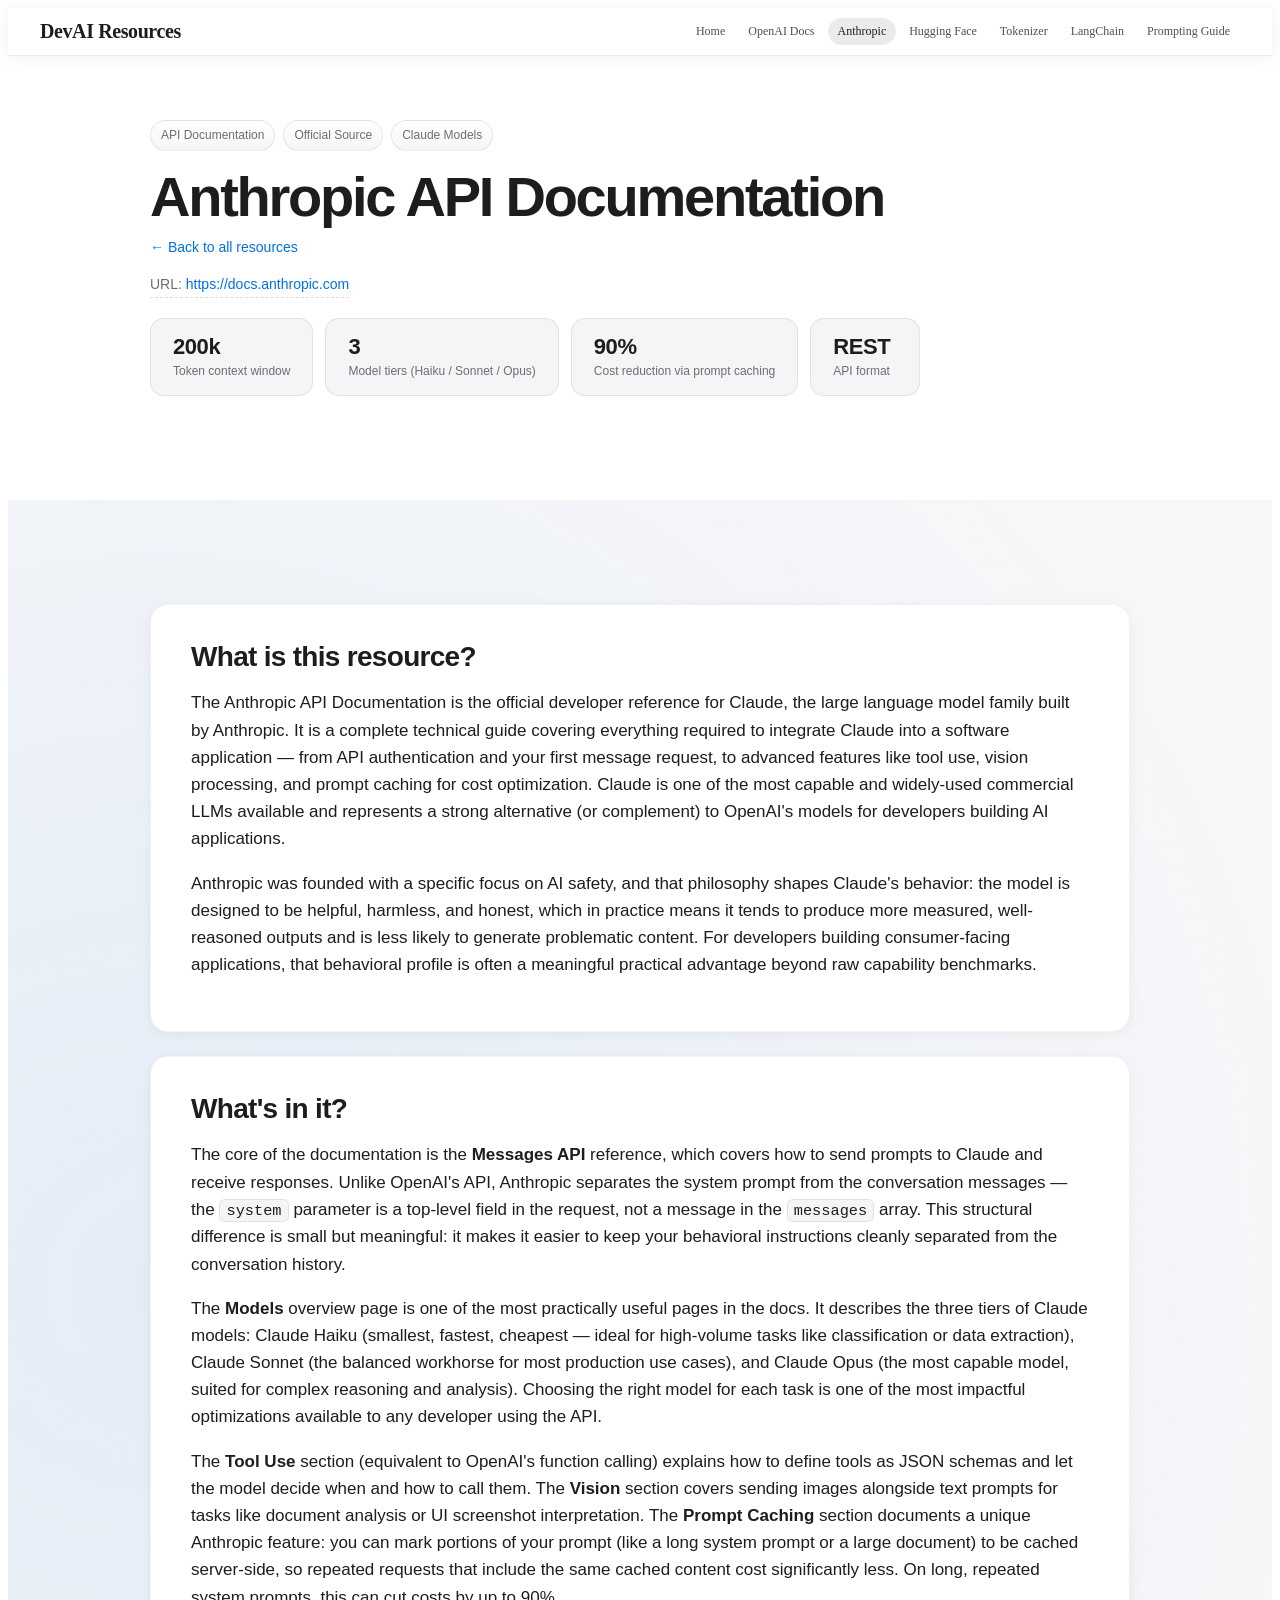
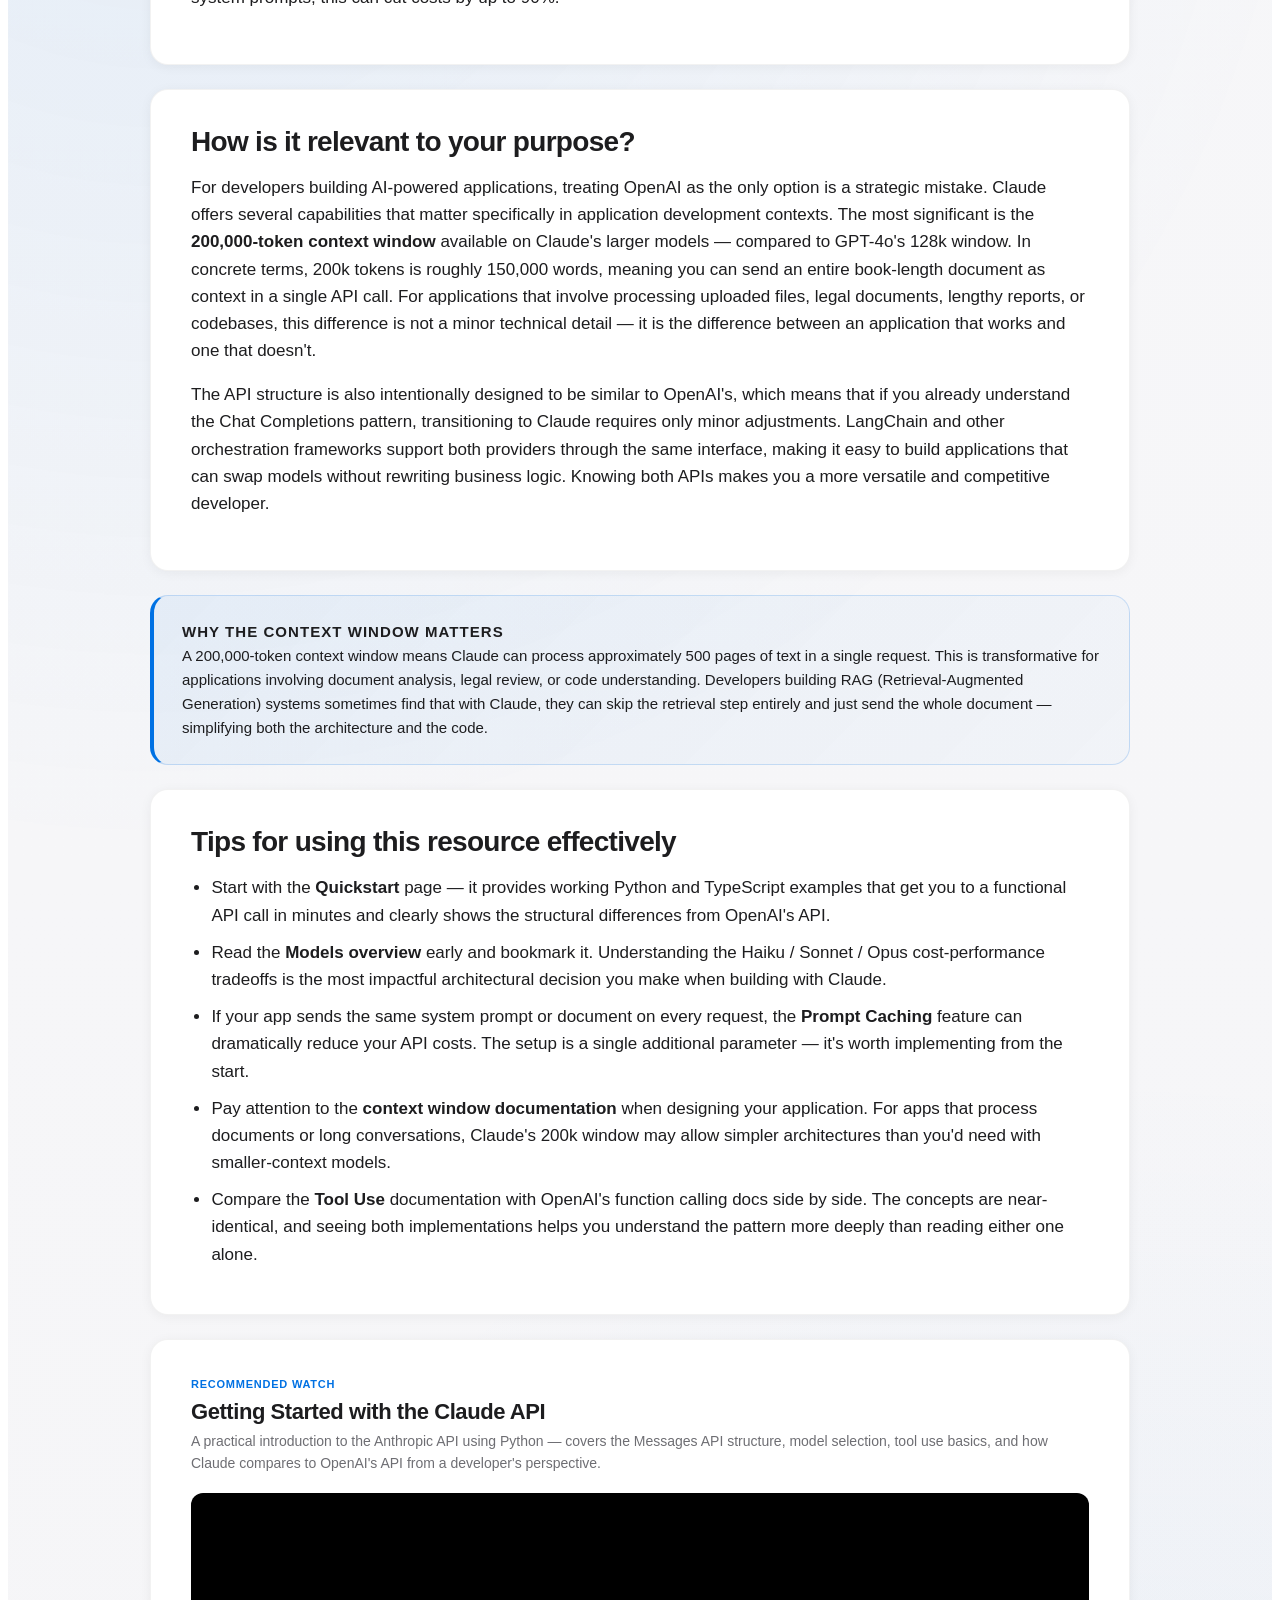
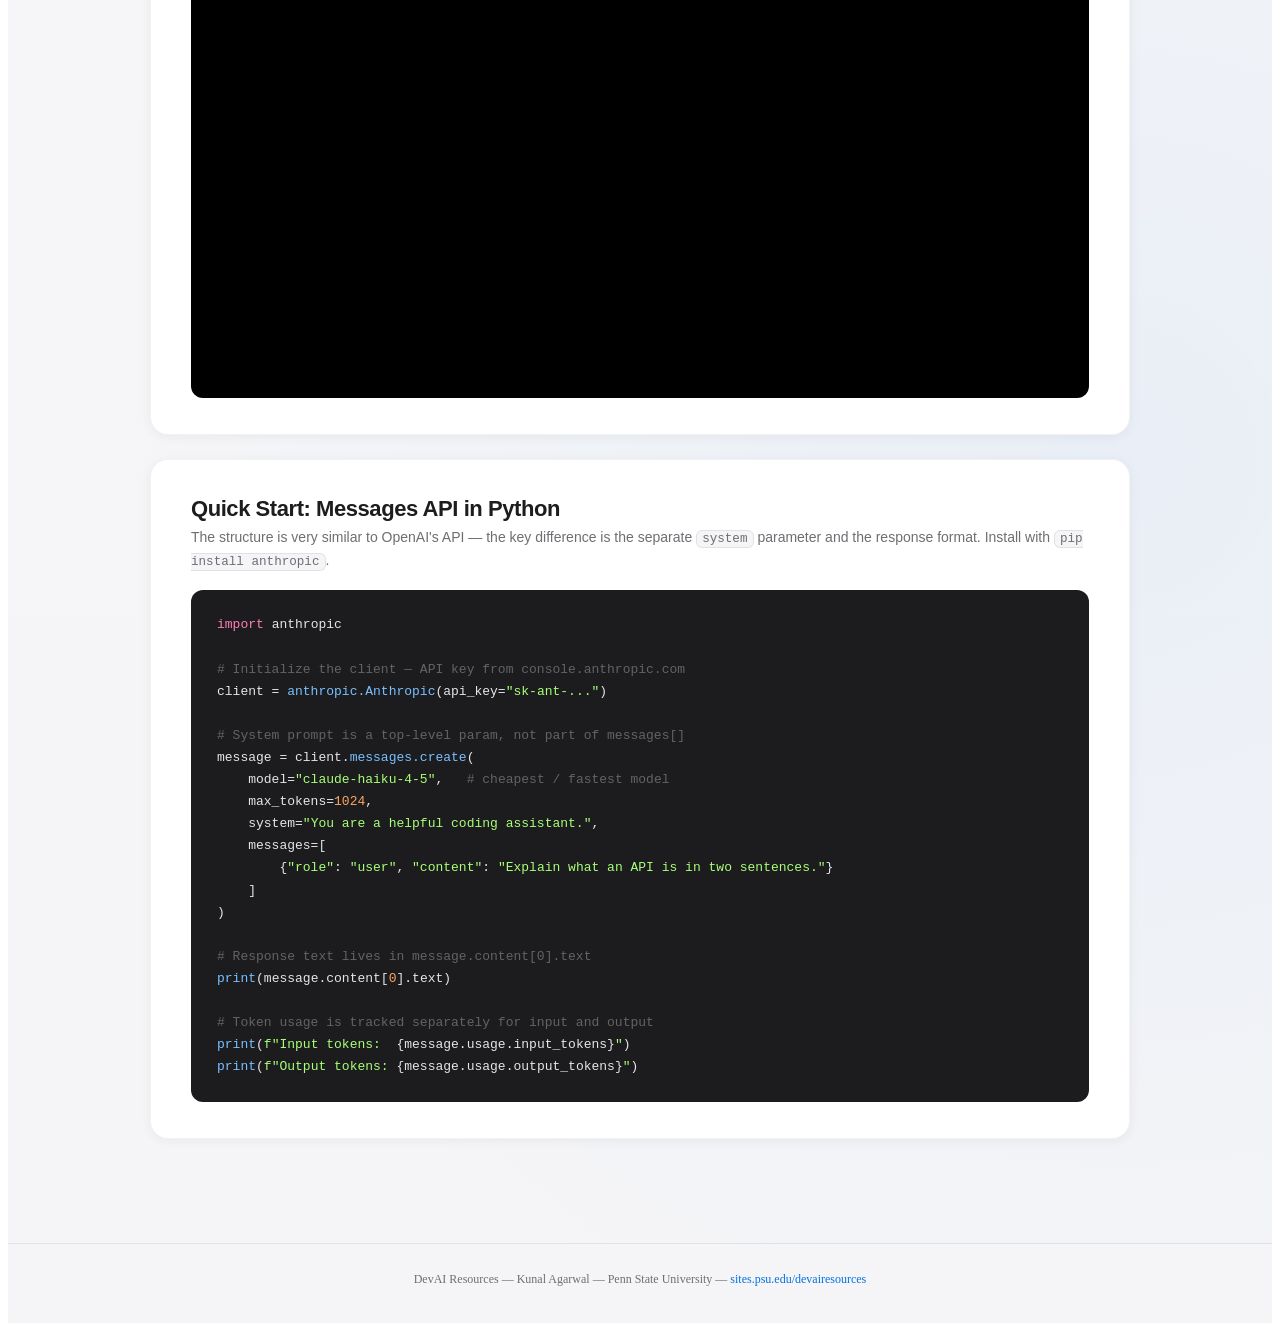
==== commit 0b1b0f38: "Enhance all 6 resource pages with code examples, videos, and expanded content - Add YouTube video em" ====
--- a/anthropic.html
+++ b/anthropic.html
@@ -3,7 +3,7 @@
 <head>
   <meta charset="UTF-8" />
   <meta name="viewport" content="width=device-width, initial-scale=1.0" />
-<title>Anthropic API Documentation — DevAI Resources</title>
+  <title>Anthropic API Documentation — DevAI Resources</title>
   <link rel="stylesheet" href="style.css" />
 </head>
 <body>
@@ -26,50 +26,131 @@
     </div>
   </header>
 
-<main class="page-main">
+  <main class="page-main">
+
+    <!-- Lede / hero -->
     <section class="band band--white band--tight-top">
       <div class="layout-constrain">
         <div class="resource-lede">
           <div class="resource-lede__tags">
             <span class="resource-lede__tag">API Documentation</span>
             <span class="resource-lede__tag">Official Source</span>
+            <span class="resource-lede__tag">Claude Models</span>
           </div>
           <h1 class="resource-lede__title">Anthropic API Documentation</h1>
           <p class="resource-lede__back"><a href="index.html">&larr; Back to all resources</a></p>
           <p class="resource-lede__url">URL: <a href="https://docs.anthropic.com" target="_blank">https://docs.anthropic.com</a></p>
+          <div class="devai-stats">
+            <div class="devai-stat">
+              <p class="devai-stat__value">200k</p>
+              <p class="devai-stat__label">Token context window</p>
+            </div>
+            <div class="devai-stat">
+              <p class="devai-stat__value">3</p>
+              <p class="devai-stat__label">Model tiers (Haiku / Sonnet / Opus)</p>
+            </div>
+            <div class="devai-stat">
+              <p class="devai-stat__value">90%</p>
+              <p class="devai-stat__label">Cost reduction via prompt caching</p>
+            </div>
+            <div class="devai-stat">
+              <p class="devai-stat__value">REST</p>
+              <p class="devai-stat__label">API format</p>
+            </div>
+          </div>
         </div>
       </div>
     </section>
 
+    <!-- Abstract sections -->
     <section class="band band--tint">
       <div class="layout-constrain">
         <div class="article-stack">
+
+          <!-- What is this resource? -->
           <div class="feature-panel">
             <h3 class="feature-panel__title">What is this resource?</h3>
-            <p>The Anthropic API Documentation is the official developer reference for Claude, the large language model built by Anthropic. It covers everything you need to integrate Claude into your own application — from authentication and making API calls, to using advanced features like tool use, vision, and long-context document processing. Claude is one of the strongest alternatives to OpenAI's models and is worth knowing about as a developer building AI-powered applications.</p>
+            <p>The Anthropic API Documentation is the official developer reference for Claude, the large language model family built by Anthropic. It is a complete technical guide covering everything required to integrate Claude into a software application — from API authentication and your first message request, to advanced features like tool use, vision processing, and prompt caching for cost optimization. Claude is one of the most capable and widely-used commercial LLMs available and represents a strong alternative (or complement) to OpenAI's models for developers building AI applications.</p>
+            <p>Anthropic was founded with a specific focus on AI safety, and that philosophy shapes Claude's behavior: the model is designed to be helpful, harmless, and honest, which in practice means it tends to produce more measured, well-reasoned outputs and is less likely to generate problematic content. For developers building consumer-facing applications, that behavioral profile is often a meaningful practical advantage beyond raw capability benchmarks.</p>
           </div>
 
+          <!-- What's in it? -->
           <div class="feature-panel">
             <h3 class="feature-panel__title">What's in it?</h3>
-            <p>The documentation covers the core Messages API, which is how you send prompts to Claude and receive responses. It explains how to structure system prompts and user messages, control output length, and work with Claude's context window — which goes up to 200,000 tokens on certain models, significantly larger than most OpenAI models. There are detailed sections on tool use (function calling), vision capabilities for processing images, and streaming responses for real-time output in chat interfaces.</p>
-            <p>The docs also include a models overview page that compares Claude's available versions by capability, speed, and cost, as well as a section on prompt caching — a feature that lets you reduce costs by reusing previously processed context, which is especially useful for apps that repeatedly send the same system prompt or document as context.</p>
+            <p>The core of the documentation is the <strong>Messages API</strong> reference, which covers how to send prompts to Claude and receive responses. Unlike OpenAI's API, Anthropic separates the system prompt from the conversation messages — the <code>system</code> parameter is a top-level field in the request, not a message in the <code>messages</code> array. This structural difference is small but meaningful: it makes it easier to keep your behavioral instructions cleanly separated from the conversation history.</p>
+            <p>The <strong>Models</strong> overview page is one of the most practically useful pages in the docs. It describes the three tiers of Claude models: Claude Haiku (smallest, fastest, cheapest — ideal for high-volume tasks like classification or data extraction), Claude Sonnet (the balanced workhorse for most production use cases), and Claude Opus (the most capable model, suited for complex reasoning and analysis). Choosing the right model for each task is one of the most impactful optimizations available to any developer using the API.</p>
+            <p>The <strong>Tool Use</strong> section (equivalent to OpenAI's function calling) explains how to define tools as JSON schemas and let the model decide when and how to call them. The <strong>Vision</strong> section covers sending images alongside text prompts for tasks like document analysis or UI screenshot interpretation. The <strong>Prompt Caching</strong> section documents a unique Anthropic feature: you can mark portions of your prompt (like a long system prompt or a large document) to be cached server-side, so repeated requests that include the same cached content cost significantly less. On long, repeated system prompts, this can cut costs by up to 90%.</p>
           </div>
 
+          <!-- How is it relevant? -->
           <div class="feature-panel">
             <h3 class="feature-panel__title">How is it relevant to your purpose?</h3>
-            <p>For developers integrating AI into an application, knowing that there are multiple viable LLM providers — not just OpenAI — is important. Claude is particularly well-suited for applications that need to process long documents, maintain extended conversations, or handle complex reasoning tasks. If you're building something that involves uploading and analyzing files, or a chatbot that needs to remember a lot of context across a long session, Claude's large context window is a significant practical advantage. The API structure is also very similar to OpenAI's, so if you've already worked with OpenAI's Chat Completions endpoint, the transition is straightforward.</p>
+            <p>For developers building AI-powered applications, treating OpenAI as the only option is a strategic mistake. Claude offers several capabilities that matter specifically in application development contexts. The most significant is the <strong>200,000-token context window</strong> available on Claude's larger models — compared to GPT-4o's 128k window. In concrete terms, 200k tokens is roughly 150,000 words, meaning you can send an entire book-length document as context in a single API call. For applications that involve processing uploaded files, legal documents, lengthy reports, or codebases, this difference is not a minor technical detail — it is the difference between an application that works and one that doesn't.</p>
+            <p>The API structure is also intentionally designed to be similar to OpenAI's, which means that if you already understand the Chat Completions pattern, transitioning to Claude requires only minor adjustments. LangChain and other orchestration frameworks support both providers through the same interface, making it easy to build applications that can swap models without rewriting business logic. Knowing both APIs makes you a more versatile and competitive developer.</p>
           </div>
 
+          <!-- Callout -->
+          <div class="devai-callout">
+            <p class="devai-callout__label">Why the context window matters</p>
+            <p>A 200,000-token context window means Claude can process approximately 500 pages of text in a single request. This is transformative for applications involving document analysis, legal review, or code understanding. Developers building RAG (Retrieval-Augmented Generation) systems sometimes find that with Claude, they can skip the retrieval step entirely and just send the whole document — simplifying both the architecture and the code.</p>
+          </div>
+
+          <!-- Tips -->
           <aside class="tips-panel">
             <h3 class="tips-panel__title">Tips for using this resource effectively</h3>
             <ul>
-              <li>Start with the <strong>Quickstart</strong> page — it gets you to a working API call in under five minutes and covers both Python and JavaScript examples.</li>
-              <li>Read the <strong>Models overview</strong> page early to understand the tradeoffs between Claude Haiku (fast, cheap), Claude Sonnet (balanced), and Claude Opus (most capable) — picking the right model matters a lot for cost and performance.</li>
-              <li>If your app involves long documents or extended conversations, pay attention to the <strong>context window</strong> section — Claude's 200k token limit is a major differentiator.</li>
-              <li>The <strong>prompt caching</strong> feature can reduce API costs by up to 90% in certain use cases — worth reading if you're building an app with a long, repeated system prompt.</li>
-              <li>Use the <strong>tool use</strong> section if you want Claude to trigger actions or look up data in your app rather than just generating text.</li>
+              <li>Start with the <strong>Quickstart</strong> page — it provides working Python and TypeScript examples that get you to a functional API call in minutes and clearly shows the structural differences from OpenAI's API.</li>
+              <li>Read the <strong>Models overview</strong> early and bookmark it. Understanding the Haiku / Sonnet / Opus cost-performance tradeoffs is the most impactful architectural decision you make when building with Claude.</li>
+              <li>If your app sends the same system prompt or document on every request, the <strong>Prompt Caching</strong> feature can dramatically reduce your API costs. The setup is a single additional parameter — it's worth implementing from the start.</li>
+              <li>Pay attention to the <strong>context window documentation</strong> when designing your application. For apps that process documents or long conversations, Claude's 200k window may allow simpler architectures than you'd need with smaller-context models.</li>
+              <li>Compare the <strong>Tool Use</strong> documentation with OpenAI's function calling docs side by side. The concepts are near-identical, and seeing both implementations helps you understand the pattern more deeply than reading either one alone.</li>
             </ul>
           </aside>
+
+          <!-- Video embed -->
+          <div class="devai-video-panel">
+            <p class="devai-video-panel__label">Recommended Watch</p>
+            <h3 class="devai-video-panel__title">Getting Started with the Claude API</h3>
+            <p class="devai-video-panel__desc">A practical introduction to the Anthropic API using Python — covers the Messages API structure, model selection, tool use basics, and how Claude compares to OpenAI's API from a developer's perspective.</p>
+            <div class="devai-video-wrap">
+              <iframe
+                src="https://www.youtube.com/embed/XU7kdBmEcFs"
+                title="Getting Started with the Claude API"
+                allow="accelerometer; autoplay; clipboard-write; encrypted-media; gyroscope; picture-in-picture"
+                allowfullscreen>
+              </iframe>
+            </div>
+          </div>
+
+          <!-- Code example -->
+          <div class="devai-code-panel">
+            <h3 class="devai-code-panel__title">Quick Start: Messages API in Python</h3>
+            <p class="devai-code-panel__desc">The structure is very similar to OpenAI's API — the key difference is the separate <code>system</code> parameter and the response format. Install with <code>pip install anthropic</code>.</p>
+            <div class="devai-code-block">
+              <code><span class="dk">import</span> <span class="dp">anthropic</span>
+
+<span class="dc"># Initialize the client — API key from console.anthropic.com</span>
+<span class="dp">client</span> = <span class="df">anthropic.Anthropic</span>(api_key=<span class="ds">"sk-ant-..."</span>)
+
+<span class="dc"># System prompt is a top-level param, not part of messages[]</span>
+<span class="dp">message</span> = <span class="dp">client</span>.<span class="df">messages.create</span>(
+    model=<span class="ds">"claude-haiku-4-5"</span>,   <span class="dc"># cheapest / fastest model</span>
+    max_tokens=<span class="dn">1024</span>,
+    system=<span class="ds">"You are a helpful coding assistant."</span>,
+    messages=[
+        {<span class="ds">"role"</span>: <span class="ds">"user"</span>, <span class="ds">"content"</span>: <span class="ds">"Explain what an API is in two sentences."</span>}
+    ]
+)
+
+<span class="dc"># Response text lives in message.content[0].text</span>
+<span class="df">print</span>(<span class="dp">message</span>.<span class="dp">content</span>[<span class="dn">0</span>].<span class="dp">text</span>)
+
+<span class="dc"># Token usage is tracked separately for input and output</span>
+<span class="df">print</span>(<span class="ds">f"Input tokens:  </span><span class="dp">{message.usage.input_tokens}</span><span class="ds">"</span>)
+<span class="df">print</span>(<span class="ds">f"Output tokens: </span><span class="dp">{message.usage.output_tokens}</span><span class="ds">"</span>)</code>
+            </div>
+          </div>
+
         </div>
       </div>
     </section>
--- a/style.css
+++ b/style.css
@@ -21,27 +21,28 @@
   position: sticky;
   top: 0;
   z-index: 1000;
-  background: rgba(255, 255, 255, 0.84);
+  background: rgba(255, 255, 255, 0.9) !important;
   -webkit-backdrop-filter: saturate(180%) blur(18px);
   backdrop-filter: saturate(180%) blur(18px);
-  border-bottom: 1px solid var(--devai-border);
+  border-bottom: 1px solid var(--devai-border) !important;
+  box-shadow: 0 2px 18px rgba(0, 0, 0, 0.06) !important;
 }
 
 .devai-header__inner {
   max-width: 1200px;
-  margin: 0 auto;
-  padding: 10px 22px;
-  display: flex;
-  align-items: center;
-  justify-content: space-between;
+  margin: 0 auto !important;
+  padding: 10px 22px !important;
+  display: flex !important;
+  align-items: center !important;
+  justify-content: space-between !important;
   gap: 20px;
 }
 
 .devai-brand {
-  color: var(--devai-text);
-  text-decoration: none;
-  font-size: 20px;
-  font-weight: 700;
+  color: var(--devai-text) !important;
+  text-decoration: none !important;
+  font-size: 20px !important;
+  font-weight: 700 !important;
   letter-spacing: -0.02em;
   white-space: nowrap;
 }
@@ -52,22 +53,31 @@
 }
 
 .devai-nav__list {
-  list-style: none;
-  display: flex;
-  flex-wrap: wrap;
-  gap: 3px;
-  margin: 0;
-  padding: 0;
+  list-style: none !important;
+  display: flex !important;
+  flex-wrap: wrap !important;
+  align-items: center !important;
+  gap: 3px !important;
+  margin: 0 !important;
+  padding: 0 !important;
+}
+
+.devai-nav__list li {
+  list-style: none !important;
+  margin: 0 !important;
+  padding: 0 !important;
 }
 
 .devai-nav__link {
-  display: inline-block;
-  padding: 6px 10px;
-  border-radius: 999px;
-  color: #4f4f54;
-  text-decoration: none;
-  font-size: 12px;
-  font-weight: 500;
+  display: inline-flex !important;
+  align-items: center !important;
+  padding: 6px 10px !important;
+  border-radius: 999px !important;
+  color: #4f4f54 !important;
+  text-decoration: none !important;
+  font-size: 12px !important;
+  font-weight: 500 !important;
+  line-height: 1.25 !important;
   transition: background 0.2s ease, color 0.2s ease;
 }
 
@@ -78,8 +88,8 @@
 }
 
 .devai-nav__link.is-current {
-  color: var(--devai-text);
-  background: rgba(0, 0, 0, 0.08);
+  color: var(--devai-text) !important;
+  background: rgba(0, 0, 0, 0.08) !important;
 }
 
 .devai-footer {
@@ -298,12 +308,42 @@
 }
 
 .page-main .toc-panel__list {
-  margin: 0 !important;
-  padding-left: 1.3em !important;
+  counter-reset: devai-toc;
+  list-style: none !important;
+  margin: 0 !important;
+  padding: 0 !important;
 }
 
 .page-main .toc-panel__list > li {
-  margin-bottom: 16px !important;
+  position: relative;
+  counter-increment: devai-toc;
+  margin: 0 0 12px !important;
+  padding: 18px 18px 16px 52px !important;
+  border-radius: 14px;
+  border: 1px solid var(--devai-border-soft);
+  background: #ffffff !important;
+  box-shadow: 0 1px 8px rgba(0, 0, 0, 0.04);
+}
+
+.page-main .toc-panel__list > li::before {
+  content: counter(devai-toc) ".";
+  position: absolute;
+  left: 18px;
+  top: 16px;
+  font-size: 18px;
+  font-weight: 700;
+  line-height: 1;
+  color: #1f2937;
+}
+
+.page-main .toc-panel__list > li:last-child {
+  margin-bottom: 0 !important;
+}
+
+.page-main .toc-panel__list > li > a {
+  font-size: clamp(1.1rem, 1.8vw, 1.35rem) !important;
+  font-weight: 700 !important;
+  line-height: 1.2 !important;
 }
 
 .page-main .toc-panel__summary {
@@ -457,3 +497,199 @@
     padding: 24px !important;
   }
 }
+
+/* ── Video embed panel ─────────────────────────────────────── */
+.page-main .devai-video-panel {
+  background: #fff !important;
+  border: 1px solid var(--devai-border-soft) !important;
+  border-radius: var(--devai-radius) !important;
+  box-shadow: var(--devai-shadow) !important;
+  padding: 36px 40px !important;
+  transition: transform 0.28s ease, box-shadow 0.28s ease;
+}
+
+.page-main .devai-video-panel:hover {
+  transform: translateY(-2px);
+  box-shadow: 0 16px 36px rgba(0,0,0,0.09), 0 4px 16px var(--devai-accent-glow) !important;
+}
+
+.page-main .devai-video-panel__label {
+  font-size: 11px !important;
+  font-weight: 700 !important;
+  text-transform: uppercase;
+  letter-spacing: 0.07em;
+  color: var(--devai-link) !important;
+  margin: 0 0 6px !important;
+}
+
+.page-main .devai-video-panel__title {
+  font-size: 22px !important;
+  font-weight: 700 !important;
+  line-height: 1.2 !important;
+  letter-spacing: -0.02em !important;
+  color: var(--devai-text) !important;
+  margin: 0 0 4px !important;
+}
+
+.page-main .devai-video-panel__desc {
+  font-size: 14px !important;
+  color: var(--devai-muted) !important;
+  margin: 0 0 18px !important;
+}
+
+.page-main .devai-video-wrap {
+  position: relative;
+  padding-bottom: 56.25%;
+  height: 0;
+  overflow: hidden;
+  border-radius: 12px;
+  background: #000;
+  margin: 0 !important;
+}
+
+.page-main .devai-video-wrap iframe {
+  position: absolute;
+  top: 0;
+  left: 0;
+  width: 100%;
+  height: 100%;
+  border: 0;
+  border-radius: 12px;
+}
+
+/* ── Code block panel ──────────────────────────────────────── */
+.page-main .devai-code-panel {
+  background: #fff !important;
+  border: 1px solid var(--devai-border-soft) !important;
+  border-radius: var(--devai-radius) !important;
+  box-shadow: var(--devai-shadow) !important;
+  padding: 36px 40px !important;
+  transition: transform 0.28s ease, box-shadow 0.28s ease;
+}
+
+.page-main .devai-code-panel:hover {
+  transform: translateY(-2px);
+  box-shadow: 0 16px 36px rgba(0,0,0,0.09), 0 4px 16px var(--devai-accent-glow) !important;
+}
+
+.page-main .devai-code-panel__title {
+  font-size: 22px !important;
+  font-weight: 700 !important;
+  line-height: 1.2 !important;
+  letter-spacing: -0.02em !important;
+  color: var(--devai-text) !important;
+  margin: 0 0 4px !important;
+}
+
+.page-main .devai-code-panel__desc {
+  font-size: 14px !important;
+  color: var(--devai-muted) !important;
+  margin: 0 0 18px !important;
+}
+
+.page-main .devai-code-block {
+  background: #1c1c1e !important;
+  border-radius: 12px !important;
+  padding: 24px 26px !important;
+  overflow-x: auto;
+  margin: 0 !important;
+  border: none !important;
+}
+
+.page-main .devai-code-block code {
+  font-family: ui-monospace, SFMono-Regular, Menlo, Monaco, Consolas, "Liberation Mono", monospace !important;
+  font-size: 13px !important;
+  line-height: 1.7 !important;
+  color: #e5e5ea !important;
+  background: none !important;
+  border: none !important;
+  padding: 0 !important;
+  border-radius: 0 !important;
+  white-space: pre !important;
+  display: block;
+}
+
+/* Syntax highlight tokens */
+.page-main .dk { color: #ff7eb6 !important; }  /* keywords: import, from, def, return */
+.page-main .ds { color: #a8ff78 !important; }  /* strings */
+.page-main .dc { color: #636366 !important; }  /* comments */
+.page-main .df { color: #79c0ff !important; }  /* function/method names */
+.page-main .dn { color: #ffa560 !important; }  /* numbers */
+.page-main .dp { color: #e5e5ea !important; }  /* default text */
+
+/* ── Callout box ───────────────────────────────────────────── */
+.page-main .devai-callout {
+  background: linear-gradient(135deg, rgba(0,113,227,0.055) 0%, rgba(0,113,227,0.02) 100%) !important;
+  border: 1px solid rgba(0,113,227,0.18) !important;
+  border-left: 4px solid var(--devai-link) !important;
+  border-radius: var(--devai-radius) !important;
+  padding: 24px 28px !important;
+}
+
+.page-main .devai-callout__label {
+  font-size: 11px !important;
+  font-weight: 700 !important;
+  text-transform: uppercase;
+  letter-spacing: 0.07em;
+  color: var(--devai-link) !important;
+  margin: 0 0 8px !important;
+}
+
+.page-main .devai-callout p {
+  margin: 0 !important;
+  font-size: 15px !important;
+  color: var(--devai-text) !important;
+  line-height: 1.6 !important;
+}
+
+/* ── Stat pills row ────────────────────────────────────────── */
+.page-main .devai-stats {
+  display: flex;
+  flex-wrap: wrap;
+  gap: 12px;
+  margin-top: 20px !important;
+}
+
+.page-main .devai-stat {
+  background: var(--devai-bg-alt) !important;
+  border: 1px solid var(--devai-border) !important;
+  border-radius: 14px !important;
+  padding: 16px 22px !important;
+  min-width: 110px;
+}
+
+.page-main .devai-stat__value {
+  font-size: 22px !important;
+  font-weight: 700 !important;
+  color: var(--devai-text) !important;
+  line-height: 1.1 !important;
+  margin: 0 0 4px !important;
+  letter-spacing: -0.02em;
+}
+
+.page-main .devai-stat__label {
+  font-size: 12px !important;
+  color: var(--devai-muted) !important;
+  margin: 0 !important;
+  line-height: 1.3 !important;
+}
+
+/* ── Responsive additions ──────────────────────────────────── */
+@media (max-width: 768px) {
+  .page-main .devai-video-panel,
+  .page-main .devai-code-panel {
+    padding: 24px !important;
+  }
+
+  .page-main .devai-code-block {
+    padding: 18px !important;
+  }
+
+  .page-main .devai-code-block code {
+    font-size: 12px !important;
+  }
+
+  .page-main .devai-callout {
+    padding: 20px 22px !important;
+  }
+}
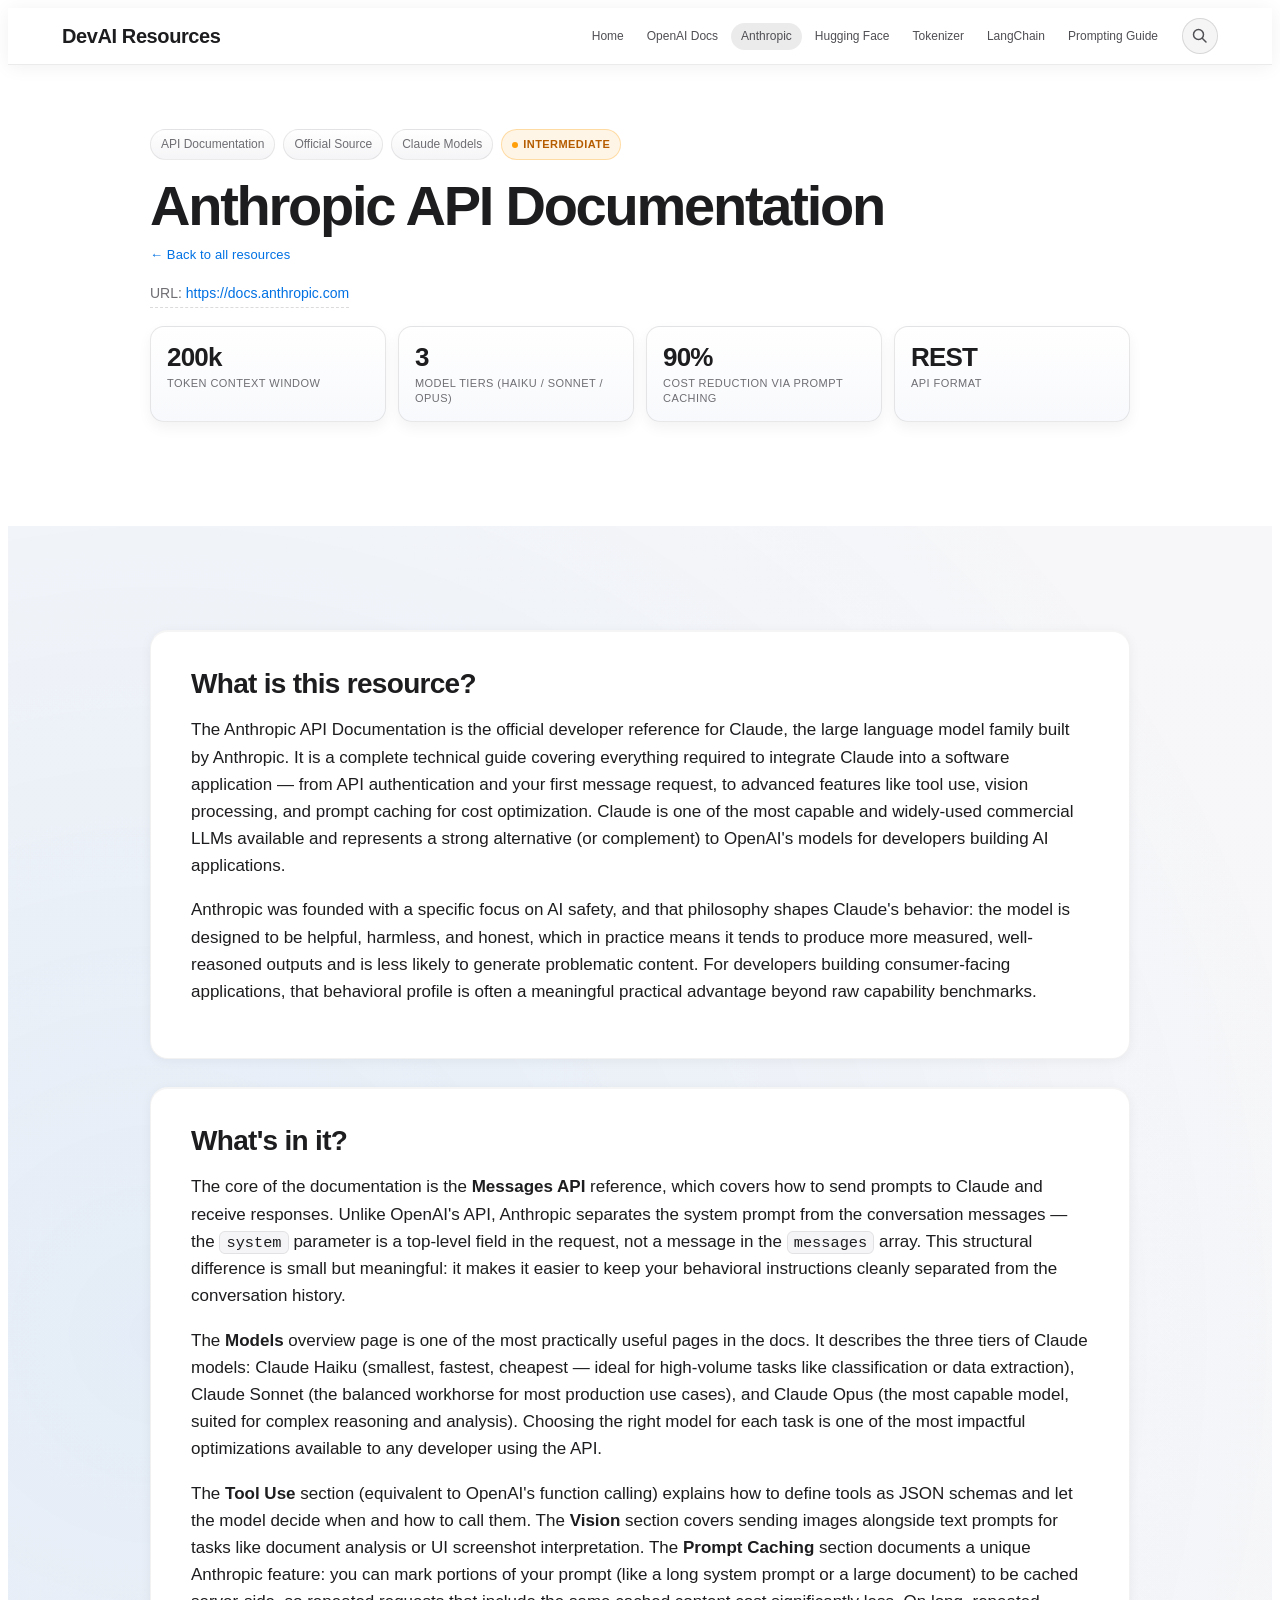
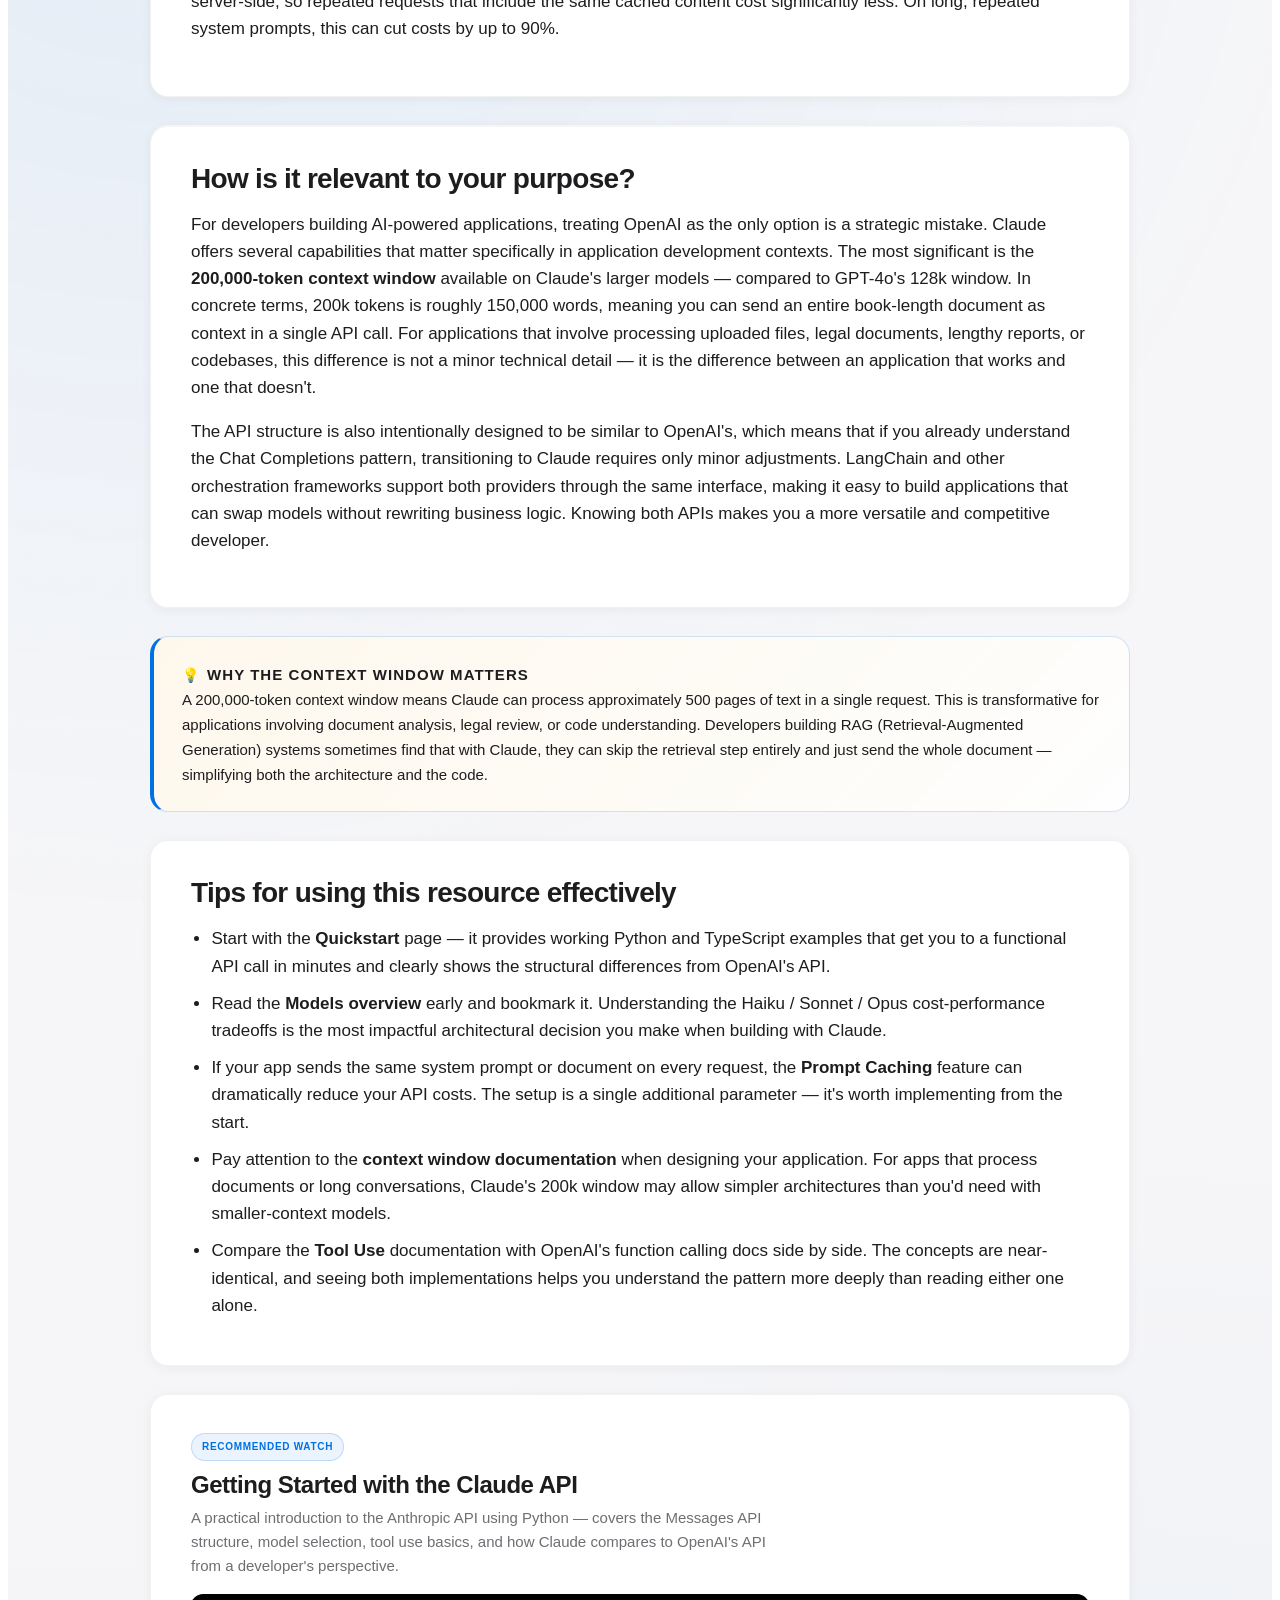
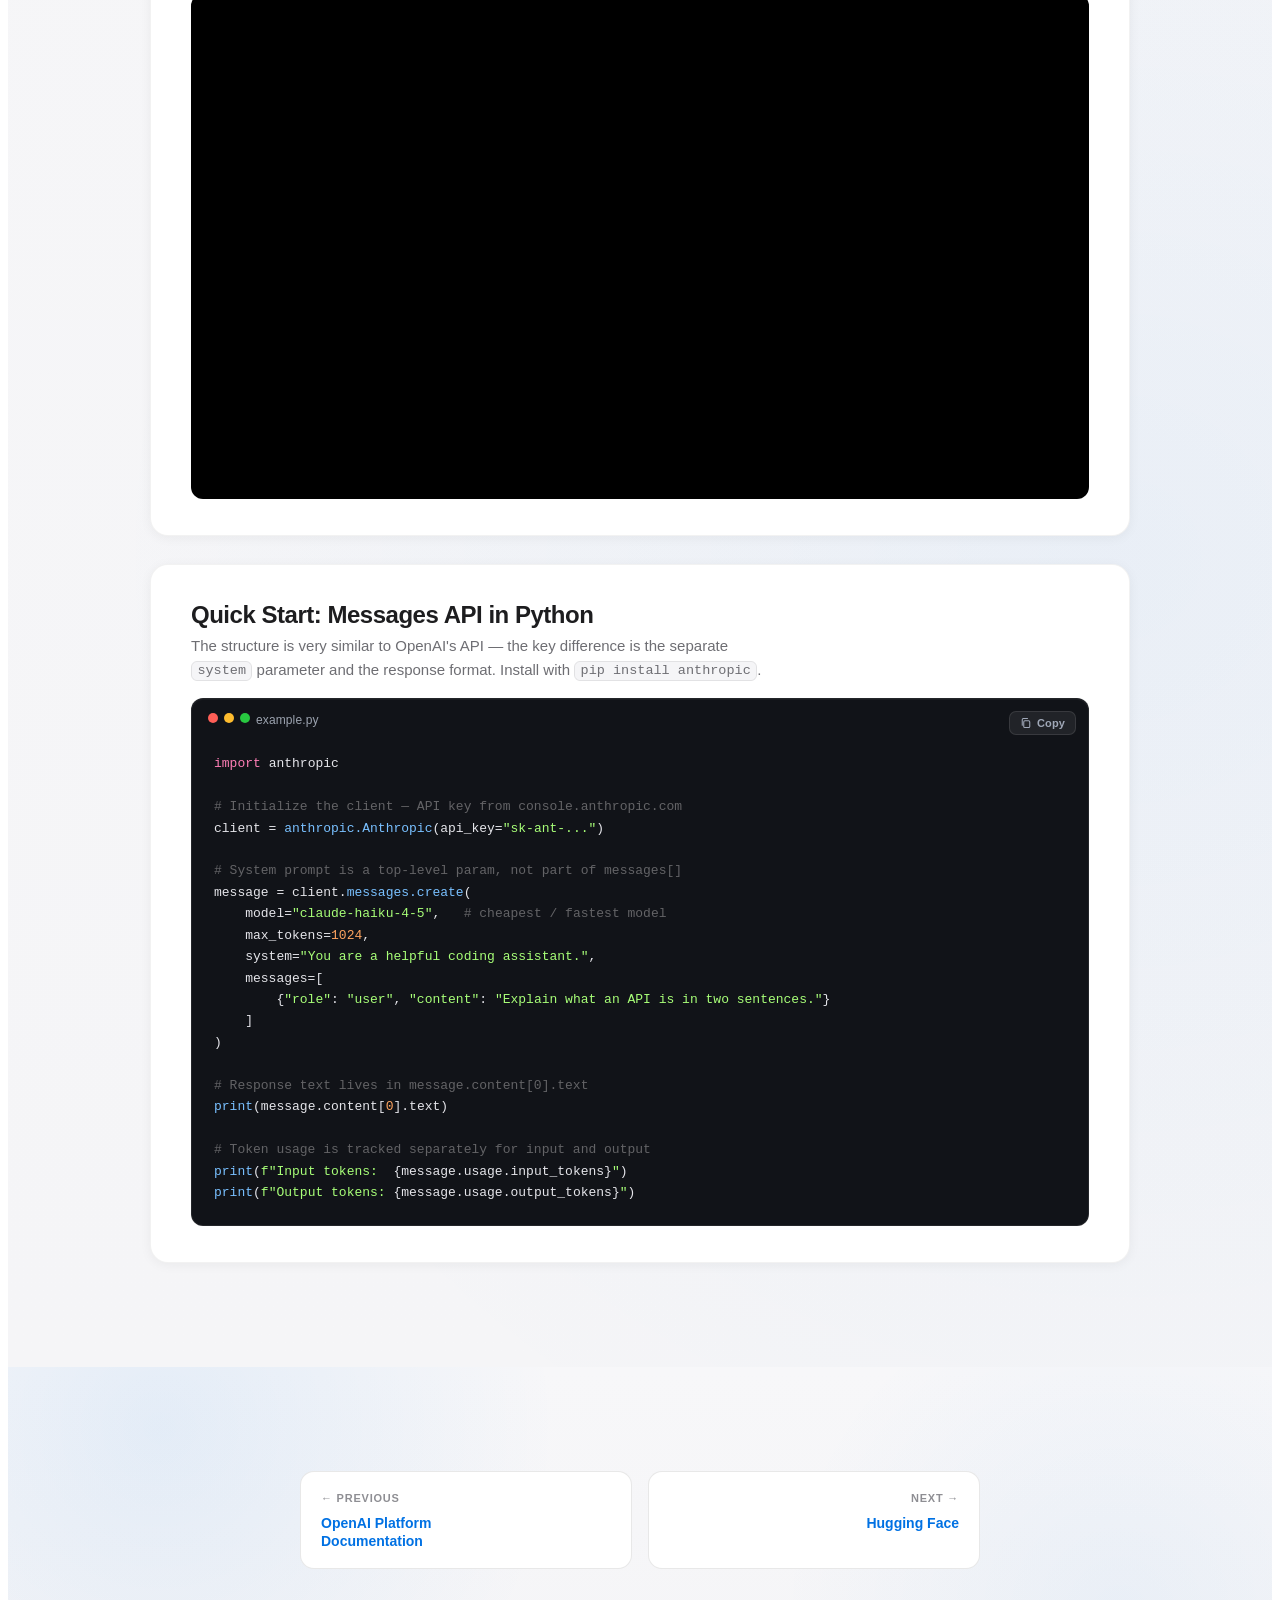
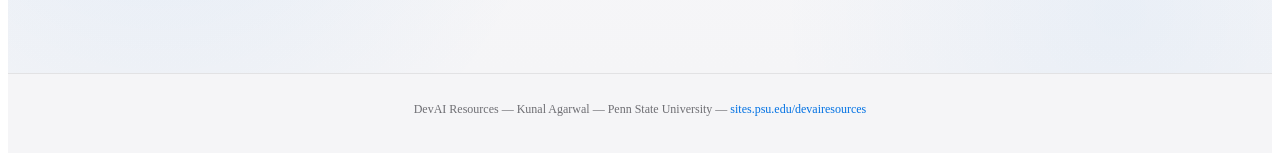
==== commit ce0a46a9: "Add real-world UX: copy buttons, difficulty tags, resource nav, back-to-top" ====
--- a/anthropic.html
+++ b/anthropic.html
@@ -22,6 +22,26 @@
           <li><a href="langchain.html" class="devai-nav__link">LangChain</a></li>
           <li><a href="prompting-guide.html" class="devai-nav__link">Prompting Guide</a></li>
         </ul>
+        <div class="devai-search" id="devaiSearch">
+          <button class="devai-search__btn" id="devaiSearchToggle" aria-label="Search" aria-expanded="false">
+            <svg width="16" height="16" viewBox="0 0 16 16" fill="none" xmlns="http://www.w3.org/2000/svg">
+              <circle cx="6.5" cy="6.5" r="5" stroke="currentColor" stroke-width="1.5"/>
+              <path d="M10.5 10.5L14 14" stroke="currentColor" stroke-width="1.5" stroke-linecap="round"/>
+            </svg>
+            <span class="devai-search__shortcut">&#8984;K</span>
+          </button>
+          <div class="devai-search__popover" id="devaiSearchPopover">
+            <input
+              type="text"
+              class="devai-search__input"
+              id="devaiSearchInput"
+              placeholder="Search resources&#8230;"
+              autocomplete="off"
+              spellcheck="false"
+            />
+            <div class="devai-search__results" id="devaiSearchResults"></div>
+          </div>
+        </div>
       </nav>
     </div>
   </header>
@@ -36,6 +56,7 @@
             <span class="resource-lede__tag">API Documentation</span>
             <span class="resource-lede__tag">Official Source</span>
             <span class="resource-lede__tag">Claude Models</span>
+            <span class="devai-difficulty devai-difficulty--intermediate"><span class="devai-difficulty__dot"></span>Intermediate</span>
           </div>
           <h1 class="resource-lede__title">Anthropic API Documentation</h1>
           <p class="resource-lede__back"><a href="index.html">&larr; Back to all resources</a></p>
@@ -154,7 +175,18 @@
         </div>
       </div>
     </section>
-  </main>
+  
+
+  <!-- Resource prev/next navigation -->
+  <section class="band band--tint">
+    <div class="layout-constrain">
+      <div class="resource-nav">
+        <a href="openai-docs.html" class="resource-nav__btn resource-nav__btn--prev"><span class="resource-nav__label">&#8592; Previous</span><span class="resource-nav__title">OpenAI Platform Documentation</span></a>
+        <a href="huggingface.html" class="resource-nav__btn resource-nav__btn--next"><span class="resource-nav__label">Next &#8594;</span><span class="resource-nav__title">Hugging Face</span></a>
+      </div>
+    </div>
+  </section>
+</main>
 
   <footer class="devai-footer">
     <div class="devai-footer__inner">
@@ -162,5 +194,7 @@
     </div>
   </footer>
 
+  <script src="search.js"></script>
+  <script src="ui.js"></script>
 </body>
 </html>
--- a/style.css
+++ b/style.css
@@ -16,6 +16,354 @@
   --devai-max: 980px;
 }
 
+/* ── WordPress Twenty Sixteen nav override ─────────────────── */
+/* Replaces the default theme header with the devai-header look */
+.site-header {
+  position: sticky !important;
+  top: 0 !important;
+  z-index: 1000 !important;
+  background: rgba(255, 255, 255, 0.9) !important;
+  -webkit-backdrop-filter: saturate(180%) blur(18px) !important;
+  backdrop-filter: saturate(180%) blur(18px) !important;
+  border-bottom: 1px solid rgba(0, 0, 0, 0.08) !important;
+  box-shadow: 0 2px 18px rgba(0, 0, 0, 0.06) !important;
+  padding: 0 !important;
+}
+
+.site-header .site-branding {
+  display: flex !important;
+  align-items: center !important;
+  justify-content: space-between !important;
+  max-width: 1200px !important;
+  margin: 0 auto !important;
+  padding: 10px 22px !important;
+  gap: 20px !important;
+  flex-wrap: wrap !important;
+}
+
+.site-title {
+  margin: 0 !important;
+  padding: 0 !important;
+  font-size: 20px !important;
+  font-weight: 700 !important;
+  line-height: 1 !important;
+}
+
+.site-title a {
+  font-family: -apple-system, BlinkMacSystemFont, "SF Pro Display", "Segoe UI", sans-serif !important;
+  font-size: 20px !important;
+  font-weight: 700 !important;
+  color: #1d1d1f !important;
+  text-decoration: none !important;
+  letter-spacing: -0.02em !important;
+  white-space: nowrap !important;
+}
+
+.site-title a:hover {
+  color: #1d1d1f !important;
+  text-decoration: none !important;
+}
+
+/* Hide tagline and header image area */
+.site-description {
+  display: none !important;
+}
+
+.site-header-main {
+  padding: 0 !important;
+  border: none !important;
+}
+
+/* Nav container */
+.main-navigation {
+  background: none !important;
+  border: none !important;
+  padding: 0 !important;
+  float: none !important;
+  clear: none !important;
+}
+
+.main-navigation ul {
+  display: flex !important;
+  flex-wrap: wrap !important;
+  align-items: center !important;
+  gap: 3px !important;
+  list-style: none !important;
+  margin: 0 !important;
+  padding: 0 !important;
+  background: none !important;
+  border: none !important;
+  box-shadow: none !important;
+}
+
+.main-navigation ul li {
+  float: none !important;
+  margin: 0 !important;
+  padding: 0 !important;
+  border: none !important;
+  background: none !important;
+  position: static !important;
+}
+
+.main-navigation ul li a {
+  font-family: -apple-system, BlinkMacSystemFont, "SF Pro Display", "Segoe UI", sans-serif !important;
+  display: inline-flex !important;
+  align-items: center !important;
+  padding: 6px 10px !important;
+  border-radius: 999px !important;
+  color: #4f4f54 !important;
+  text-decoration: none !important;
+  font-size: 12px !important;
+  font-weight: 500 !important;
+  line-height: 1.25 !important;
+  background: none !important;
+  border: none !important;
+  transition: background 0.2s ease, color 0.2s ease !important;
+  white-space: nowrap !important;
+}
+
+.main-navigation ul li a:hover {
+  color: #1d1d1f !important;
+  background: rgba(0, 0, 0, 0.05) !important;
+  text-decoration: none !important;
+}
+
+.main-navigation ul li.current-menu-item > a,
+.main-navigation ul li.current_page_item > a,
+.main-navigation ul li.current-menu-ancestor > a {
+  color: #1d1d1f !important;
+  background: rgba(0, 0, 0, 0.08) !important;
+}
+
+/* Hide mobile hamburger toggle on all sizes */
+.menu-toggle {
+  display: none !important;
+}
+
+/* Hide dropdown arrows and sub-menus */
+.main-navigation .dropdown-toggle,
+.main-navigation ul ul {
+  display: none !important;
+}
+
+@media (max-width: 980px) {
+  .site-header .site-branding {
+    flex-direction: column !important;
+    align-items: flex-start !important;
+    gap: 8px !important;
+  }
+}
+/* ── end WordPress nav override ────────────────────────────── */
+
+/* ── Search bar / command palette ───────────────────────────── */
+.devai-search {
+  position: relative;
+  display: flex;
+  align-items: center;
+  margin-left: 10px;
+  flex-shrink: 0;
+}
+
+.devai-search__btn {
+  display: inline-flex !important;
+  align-items: center !important;
+  justify-content: center !important;
+  width: 36px !important;
+  height: 36px !important;
+  min-width: 36px !important;
+  border-radius: 50% !important;
+  border: 1px solid rgba(0, 0, 0, 0.12) !important;
+  background: rgba(0, 0, 0, 0.04) !important;
+  cursor: pointer !important;
+  color: #4f4f54 !important;
+  padding: 0 !important;
+  flex-shrink: 0;
+  transition: background 0.2s ease, color 0.2s ease, border-color 0.2s ease, box-shadow 0.2s ease;
+}
+
+.devai-search__btn:hover {
+  background: rgba(0, 113, 227, 0.08) !important;
+  border-color: rgba(0, 113, 227, 0.3) !important;
+  color: #0071e3 !important;
+  box-shadow: 0 2px 10px rgba(0, 113, 227, 0.1);
+}
+
+.devai-search__btn[aria-expanded="true"] {
+  background: rgba(0, 113, 227, 0.08) !important;
+  border-color: rgba(0, 113, 227, 0.4) !important;
+  color: #1d1d1f !important;
+  box-shadow: 0 6px 18px rgba(0, 113, 227, 0.16);
+}
+
+.devai-search__popover {
+  display: none;
+  position: absolute;
+  top: calc(100% + 12px);
+  right: 0;
+  width: 420px;
+  max-width: min(420px, calc(100vw - 24px));
+  background: rgba(255, 255, 255, 0.98);
+  -webkit-backdrop-filter: saturate(180%) blur(14px);
+  backdrop-filter: saturate(180%) blur(14px);
+  border-radius: 18px;
+  box-shadow: 0 20px 55px rgba(15, 23, 42, 0.22), 0 2px 8px rgba(15, 23, 42, 0.12);
+  border: 1px solid rgba(0, 0, 0, 0.09);
+  overflow: hidden;
+  z-index: 2500;
+  animation: devai-search-in 0.2s ease;
+}
+
+.devai-search__popover.is-open {
+  display: block;
+}
+
+@keyframes devai-search-in {
+  from { opacity: 0; transform: translateY(-8px) scale(0.98); }
+  to   { opacity: 1; transform: translateY(0) scale(1); }
+}
+
+.devai-search__input {
+  width: 100% !important;
+  border: none !important;
+  outline: none !important;
+  padding: 15px 16px !important;
+  font-size: 15px !important;
+  font-family: -apple-system, BlinkMacSystemFont, "SF Pro Text", "Segoe UI", sans-serif !important;
+  color: #1d1d1f !important;
+  background: transparent !important;
+  border-bottom: 1px solid rgba(0, 0, 0, 0.08) !important;
+  box-shadow: none !important;
+  border-radius: 0 !important;
+}
+
+.devai-search__input::placeholder {
+  color: #8f8f96 !important;
+}
+
+.devai-search__results {
+  max-height: 360px;
+  overflow-y: auto;
+  padding: 6px;
+}
+
+.devai-search__result {
+  display: block !important;
+  padding: 10px 11px !important;
+  border-radius: 12px;
+  text-decoration: none !important;
+  border: 1px solid transparent !important;
+  transition: background 0.14s ease, border-color 0.14s ease, transform 0.14s ease !important;
+  cursor: pointer;
+  margin-bottom: 4px;
+}
+
+.devai-search__result:last-child {
+  margin-bottom: 0;
+}
+
+.devai-search__result:hover,
+.devai-search__result.is-active {
+  background: rgba(0, 113, 227, 0.08) !important;
+  border-color: rgba(0, 113, 227, 0.24) !important;
+  text-decoration: none !important;
+  transform: translateY(-1px);
+}
+
+.devai-search__result-title {
+  display: block;
+  font-size: 14px !important;
+  font-weight: 650 !important;
+  color: #1d1d1f !important;
+  margin-bottom: 3px !important;
+  line-height: 1.35 !important;
+}
+
+.devai-search__result-excerpt {
+  display: block;
+  font-size: 12px !important;
+  color: #6e6e73 !important;
+  line-height: 1.45 !important;
+  white-space: nowrap;
+  overflow: hidden;
+  text-overflow: ellipsis;
+  margin: 0 !important;
+}
+
+.devai-search__meta {
+  display: flex;
+  gap: 6px;
+  flex-wrap: wrap;
+  margin-top: 7px;
+}
+
+.devai-search__tag {
+  font-size: 10px;
+  font-weight: 600;
+  color: #5b5f66;
+  background: rgba(0, 0, 0, 0.05);
+  border: 1px solid rgba(0, 0, 0, 0.09);
+  border-radius: 999px;
+  padding: 2px 7px;
+  line-height: 1.2;
+}
+
+.devai-search__hl {
+  background: rgba(0, 113, 227, 0.14) !important;
+  color: #005fc2 !important;
+  border-radius: 4px;
+  padding: 0 3px;
+  font-style: normal;
+}
+
+.devai-search__result-excerpt .devai-search__hl {
+  background: transparent !important;
+  color: #0071e3 !important;
+  font-weight: 600 !important;
+  padding: 0;
+}
+
+.devai-search__empty {
+  padding: 18px 14px !important;
+  font-size: 13px !important;
+  color: #6e6e73 !important;
+  text-align: center;
+  margin: 0 !important;
+}
+
+.devai-search__hint {
+  display: block;
+  margin-top: 8px;
+  font-size: 11px;
+  color: #8e8e93;
+}
+
+.devai-search__shortcut {
+  display: none;
+}
+
+@media (max-width: 768px) {
+  .devai-search__popover {
+    width: calc(100vw - 20px);
+    right: -6px;
+  }
+
+  .devai-search__btn {
+    width: 36px !important;
+    height: 36px !important;
+    min-width: 36px !important;
+  }
+
+  .devai-nav {
+    width: 100%;
+    justify-content: space-between;
+  }
+
+  .devai-nav__list {
+    justify-content: flex-start;
+  }
+}
+/* ── end search bar ─────────────────────────────────────────── */
+
 /* GitHub-only header/footer chrome */
 .devai-header {
   position: sticky;
@@ -28,6 +376,13 @@
   box-shadow: 0 2px 18px rgba(0, 0, 0, 0.06) !important;
 }
 
+.devai-header,
+.devai-header * {
+  font-family: -apple-system, BlinkMacSystemFont, "SF Pro Display", "SF Pro Text", "Segoe UI",
+    Roboto, "Helvetica Neue", Arial, sans-serif !important;
+  box-sizing: border-box;
+}
+
 .devai-header__inner {
   max-width: 1200px;
   margin: 0 auto !important;
@@ -52,12 +407,30 @@
   text-decoration: none;
 }
 
+.devai-nav {
+  display: flex !important;
+  align-items: center !important;
+  flex-wrap: nowrap !important;
+  min-width: 0;
+  gap: 4px;
+}
+
 .devai-nav__list {
   list-style: none !important;
   display: flex !important;
   flex-wrap: wrap !important;
+  flex: 1 1 auto;
   align-items: center !important;
+  justify-content: flex-end;
   gap: 3px !important;
+  margin: 0 !important;
+  padding: 0 !important;
+}
+
+.devai-header .devai-nav ul,
+.devai-header .devai-nav ol,
+.devai-header .devai-nav li {
+  list-style: none !important;
   margin: 0 !important;
   padding: 0 !important;
 }
@@ -81,10 +454,16 @@
   transition: background 0.2s ease, color 0.2s ease;
 }
 
+.devai-header .devai-nav__link:link,
+.devai-header .devai-nav__link:visited {
+  color: #4f4f54 !important;
+  text-decoration: none !important;
+}
+
 .devai-nav__link:hover {
-  color: var(--devai-text);
-  background: rgba(0, 0, 0, 0.05);
-  text-decoration: none;
+  color: var(--devai-text) !important;
+  background: rgba(0, 0, 0, 0.05) !important;
+  text-decoration: none !important;
 }
 
 .devai-nav__link.is-current {
@@ -296,7 +675,7 @@
 
 .page-main .toc-panel {
   margin-top: 30px !important;
-  padding: 36px !important;
+  padding: 32px !important;
   background: linear-gradient(180deg, #ffffff 0%, #fcfcfd 100%) !important;
 }
 
@@ -317,23 +696,30 @@
 .page-main .toc-panel__list > li {
   position: relative;
   counter-increment: devai-toc;
-  margin: 0 0 12px !important;
-  padding: 18px 18px 16px 52px !important;
-  border-radius: 14px;
-  border: 1px solid var(--devai-border-soft);
+  margin: 0 0 14px !important;
+  padding: 20px 20px 18px 56px !important;
+  border-radius: 16px;
+  border: 1px solid rgba(0, 0, 0, 0.09);
   background: #ffffff !important;
-  box-shadow: 0 1px 8px rgba(0, 0, 0, 0.04);
+  box-shadow: 0 3px 14px rgba(0, 0, 0, 0.055);
+  transition: transform 0.2s ease, box-shadow 0.2s ease, border-color 0.2s ease;
 }
 
 .page-main .toc-panel__list > li::before {
   content: counter(devai-toc) ".";
   position: absolute;
-  left: 18px;
-  top: 16px;
-  font-size: 18px;
+  left: 20px;
+  top: 18px;
+  font-size: 19px;
   font-weight: 700;
   line-height: 1;
   color: #1f2937;
+}
+
+.page-main .toc-panel__list > li:hover {
+  transform: translateY(-1px);
+  border-color: rgba(0, 113, 227, 0.3);
+  box-shadow: 0 8px 22px rgba(0, 0, 0, 0.08);
 }
 
 .page-main .toc-panel__list > li:last-child {
@@ -378,9 +764,10 @@
 }
 
 .page-main .resource-lede__back {
-  margin: 0 0 12px !important;
-  font-size: 14px !important;
+  margin: 0 0 14px !important;
+  font-size: 13px !important;
   color: var(--devai-muted) !important;
+  letter-spacing: 0.01em;
 }
 
 .page-main .resource-lede__url {
@@ -395,12 +782,16 @@
 .page-main .article-stack {
   display: flex;
   flex-direction: column;
-  gap: 24px;
+  gap: 28px;
 }
 
 .page-main .feature-panel,
 .page-main .tips-panel {
   padding: 36px 40px !important;
+}
+
+.page-main .feature-panel {
+  border-top: 2px solid rgba(0, 0, 0, 0.04) !important;
 }
 
 .page-main .feature-panel__title,
@@ -420,6 +811,13 @@
 
 .page-main .tips-panel li {
   margin-bottom: 10px !important;
+}
+
+/* Complementary panel rhythm: media/code/callout read as supplementary blocks */
+.page-main .devai-video-panel,
+.page-main .devai-code-panel,
+.page-main .devai-callout {
+  border-top: 3px solid rgba(0, 113, 227, 0.24) !important;
 }
 
 .page-main .resource-deck {
@@ -514,27 +912,35 @@
 }
 
 .page-main .devai-video-panel__label {
-  font-size: 11px !important;
+  display: inline-flex;
+  align-items: center;
+  gap: 6px;
+  padding: 5px 10px !important;
+  border-radius: 999px;
+  background: rgba(0, 113, 227, 0.08) !important;
+  border: 1px solid rgba(0, 113, 227, 0.2) !important;
+  font-size: 10px !important;
   font-weight: 700 !important;
   text-transform: uppercase;
   letter-spacing: 0.07em;
   color: var(--devai-link) !important;
-  margin: 0 0 6px !important;
+  margin: 0 0 10px !important;
 }
 
 .page-main .devai-video-panel__title {
-  font-size: 22px !important;
+  font-size: 24px !important;
   font-weight: 700 !important;
   line-height: 1.2 !important;
   letter-spacing: -0.02em !important;
   color: var(--devai-text) !important;
-  margin: 0 0 4px !important;
+  margin: 0 0 6px !important;
 }
 
 .page-main .devai-video-panel__desc {
-  font-size: 14px !important;
+  font-size: 15px !important;
   color: var(--devai-muted) !important;
-  margin: 0 0 18px !important;
+  margin: 0 0 16px !important;
+  max-width: 72ch;
 }
 
 .page-main .devai-video-wrap {
@@ -573,7 +979,7 @@
 }
 
 .page-main .devai-code-panel__title {
-  font-size: 22px !important;
+  font-size: 24px !important;
   font-weight: 700 !important;
   line-height: 1.2 !important;
   letter-spacing: -0.02em !important;
@@ -582,24 +988,50 @@
 }
 
 .page-main .devai-code-panel__desc {
-  font-size: 14px !important;
+  font-size: 15px !important;
   color: var(--devai-muted) !important;
-  margin: 0 0 18px !important;
+  margin: 0 0 16px !important;
+  max-width: 72ch;
 }
 
 .page-main .devai-code-block {
-  background: #1c1c1e !important;
+  position: relative;
+  background: #111318 !important;
   border-radius: 12px !important;
-  padding: 24px 26px !important;
+  padding: 54px 22px 22px !important;
   overflow-x: auto;
   margin: 0 !important;
-  border: none !important;
+  border: 1px solid rgba(255, 255, 255, 0.08) !important;
+  box-shadow: inset 0 1px 0 rgba(255, 255, 255, 0.04);
+}
+
+.page-main .devai-code-block::before {
+  content: "";
+  position: absolute;
+  top: 14px;
+  left: 16px;
+  width: 10px;
+  height: 10px;
+  border-radius: 50%;
+  background: #ff5f57;
+  box-shadow: 16px 0 0 #febc2e, 32px 0 0 #28c840;
+}
+
+.page-main .devai-code-block::after {
+  content: "example.py";
+  position: absolute;
+  top: 12px;
+  left: 64px;
+  font-size: 12px;
+  font-weight: 500;
+  color: #9ca3af;
+  letter-spacing: 0.01em;
 }
 
 .page-main .devai-code-block code {
   font-family: ui-monospace, SFMono-Regular, Menlo, Monaco, Consolas, "Liberation Mono", monospace !important;
   font-size: 13px !important;
-  line-height: 1.7 !important;
+  line-height: 1.65 !important;
   color: #e5e5ea !important;
   background: none !important;
   border: none !important;
@@ -619,7 +1051,7 @@
 
 /* ── Callout box ───────────────────────────────────────────── */
 .page-main .devai-callout {
-  background: linear-gradient(135deg, rgba(0,113,227,0.055) 0%, rgba(0,113,227,0.02) 100%) !important;
+  background: linear-gradient(135deg, rgba(255, 248, 234, 0.9) 0%, rgba(255, 255, 255, 0.85) 100%) !important;
   border: 1px solid rgba(0,113,227,0.18) !important;
   border-left: 4px solid var(--devai-link) !important;
   border-radius: var(--devai-radius) !important;
@@ -627,51 +1059,69 @@
 }
 
 .page-main .devai-callout__label {
+  display: inline-flex;
+  align-items: center;
+  gap: 7px;
   font-size: 11px !important;
   font-weight: 700 !important;
   text-transform: uppercase;
   letter-spacing: 0.07em;
   color: var(--devai-link) !important;
-  margin: 0 0 8px !important;
+  margin: 0 0 10px !important;
+}
+
+.page-main .devai-callout__label::before {
+  content: "💡";
+  font-size: 14px;
+  line-height: 1;
 }
 
 .page-main .devai-callout p {
   margin: 0 !important;
   font-size: 15px !important;
   color: var(--devai-text) !important;
-  line-height: 1.6 !important;
+  line-height: 1.65 !important;
 }
 
 /* ── Stat pills row ────────────────────────────────────────── */
 .page-main .devai-stats {
-  display: flex;
-  flex-wrap: wrap;
+  display: grid;
+  grid-template-columns: repeat(auto-fit, minmax(170px, 1fr));
   gap: 12px;
-  margin-top: 20px !important;
+  margin-top: 18px !important;
 }
 
 .page-main .devai-stat {
-  background: var(--devai-bg-alt) !important;
-  border: 1px solid var(--devai-border) !important;
+  background: linear-gradient(180deg, #ffffff 0%, #f8f9fc 100%) !important;
+  border: 1px solid rgba(0, 0, 0, 0.09) !important;
   border-radius: 14px !important;
-  padding: 16px 22px !important;
-  min-width: 110px;
+  padding: 16px 16px 15px !important;
+  min-width: 0;
+  box-shadow: 0 6px 14px rgba(0, 0, 0, 0.05);
+  transition: transform 0.2s ease, box-shadow 0.2s ease;
+}
+
+.page-main .devai-stat:hover {
+  transform: translateY(-1px);
+  box-shadow: 0 10px 20px rgba(0, 0, 0, 0.08);
 }
 
 .page-main .devai-stat__value {
-  font-size: 22px !important;
+  font-size: 26px !important;
   font-weight: 700 !important;
   color: var(--devai-text) !important;
   line-height: 1.1 !important;
-  margin: 0 0 4px !important;
-  letter-spacing: -0.02em;
+  margin: 0 0 5px !important;
+  letter-spacing: -0.03em;
 }
 
 .page-main .devai-stat__label {
-  font-size: 12px !important;
+  font-size: 11px !important;
+  text-transform: uppercase;
+  letter-spacing: 0.04em;
   color: var(--devai-muted) !important;
   margin: 0 !important;
-  line-height: 1.3 !important;
+  line-height: 1.35 !important;
 }
 
 /* ── Responsive additions ──────────────────────────────────── */
@@ -682,14 +1132,583 @@
   }
 
   .page-main .devai-code-block {
-    padding: 18px !important;
+    padding: 46px 16px 16px !important;
   }
 
   .page-main .devai-code-block code {
     font-size: 12px !important;
   }
 
+  .page-main .devai-code-block::after {
+    left: 16px;
+    top: 30px;
+  }
+
   .page-main .devai-callout {
     padding: 20px 22px !important;
   }
-}
+
+  .page-main .devai-stats {
+    grid-template-columns: 1fr 1fr;
+    gap: 10px;
+  }
+}
+
+@media (max-width: 560px) {
+  .page-main .devai-stats {
+    grid-template-columns: 1fr;
+  }
+}
+
+/* ── WordPress iframe embed mode ───────────────────────────── */
+/* Add this to Appearance → Additional CSS when using a single  */
+/* WordPress page with an <iframe src="your-github-pages-url">  */
+/* It strips the WP chrome so the iframe fills the full screen. */
+
+.devai-iframe-mode .site-header,
+.devai-iframe-mode .site-footer,
+.devai-iframe-mode .widget-area,
+.devai-iframe-mode .site-info,
+.devai-iframe-mode #colophon {
+  display: none !important;
+}
+
+.devai-iframe-mode #page,
+.devai-iframe-mode #content,
+.devai-iframe-mode .site-content,
+.devai-iframe-mode .entry-content,
+.devai-iframe-mode .post-content,
+.devai-iframe-mode article {
+  margin: 0 !important;
+  padding: 0 !important;
+  max-width: 100% !important;
+  width: 100% !important;
+}
+
+/* The iframe itself */
+.devai-iframe-mode iframe {
+  display: block !important;
+  width: 100% !important;
+  height: 100vh !important;
+  border: none !important;
+  margin: 0 !important;
+  padding: 0 !important;
+}
+
+/* ── end iframe embed mode ─────────────────────────────────── */
+
+/* ══════════════════════════════════════════════════════════════
+   AI Integration Flowchart
+   ══════════════════════════════════════════════════════════════ */
+
+.flow-section {
+  padding-top: clamp(3.5rem, 7vw, 5rem) !important;
+  padding-bottom: clamp(3.5rem, 7vw, 5.5rem) !important;
+}
+
+.flow-eyebrow {
+  font-size: 11px !important;
+  font-weight: 700 !important;
+  letter-spacing: 0.1em !important;
+  text-transform: uppercase !important;
+  color: #0071e3 !important;
+  margin: 0 0 12px !important;
+}
+
+.flow-subhead {
+  font-size: 15px !important;
+  color: var(--devai-muted) !important;
+  margin: 0 0 52px !important;
+  line-height: 1.5 !important;
+}
+
+/* ── timeline container ── */
+.flow-timeline {
+  position: relative;
+  max-width: 780px;
+  margin: 0 auto;
+}
+
+/* vertical rail */
+.flow-timeline::before {
+  content: "";
+  position: absolute;
+  left: 28px;
+  top: 20px;
+  bottom: 20px;
+  width: 2px;
+  background: linear-gradient(180deg, #0071e3 0%, rgba(0,113,227,0.15) 100%);
+  border-radius: 2px;
+  z-index: 0;
+}
+
+/* ── individual step ── */
+.flow-step {
+  position: relative;
+  padding-left: 72px;
+  margin-bottom: 6px;
+  cursor: pointer;
+}
+
+.flow-step:last-child {
+  margin-bottom: 0;
+}
+
+/* numbered circle */
+.flow-step__dot {
+  position: absolute;
+  left: 12px;
+  top: 18px;
+  width: 34px;
+  height: 34px;
+  border-radius: 50%;
+  background: #fff;
+  border: 2px solid rgba(0,113,227,0.25);
+  display: flex;
+  align-items: center;
+  justify-content: center;
+  font-size: 11px;
+  font-weight: 800;
+  color: #0071e3;
+  letter-spacing: -0.01em;
+  z-index: 1;
+  transition: background 0.22s ease, border-color 0.22s ease, transform 0.22s ease, box-shadow 0.22s ease;
+  flex-shrink: 0;
+}
+
+.flow-step.is-active .flow-step__dot,
+.flow-step:hover .flow-step__dot {
+  background: #0071e3;
+  border-color: #0071e3;
+  color: #fff;
+  transform: scale(1.12);
+  box-shadow: 0 0 0 5px rgba(0,113,227,0.12);
+}
+
+/* card */
+.flow-step__card {
+  background: #fff;
+  border: 1px solid rgba(0,0,0,0.08);
+  border-radius: 16px;
+  overflow: hidden;
+  transition: border-color 0.22s ease, box-shadow 0.22s ease, transform 0.22s ease;
+}
+
+.flow-step:hover .flow-step__card {
+  border-color: rgba(0,113,227,0.22);
+  box-shadow: 0 4px 20px rgba(0,113,227,0.08);
+  transform: translateX(3px);
+}
+
+.flow-step.is-active .flow-step__card {
+  border-color: rgba(0,113,227,0.35);
+  box-shadow: 0 8px 32px rgba(0,113,227,0.12);
+  transform: translateX(4px);
+}
+
+/* card header row */
+.flow-step__header {
+  display: flex;
+  align-items: center;
+  gap: 14px;
+  padding: 17px 20px;
+  user-select: none;
+}
+
+.flow-step__icon {
+  font-size: 22px;
+  line-height: 1;
+  flex-shrink: 0;
+  width: 36px;
+  text-align: center;
+}
+
+.flow-step__title-wrap {
+  flex: 1;
+  min-width: 0;
+}
+
+.flow-step__title {
+  font-size: 15px !important;
+  font-weight: 680 !important;
+  color: var(--devai-text) !important;
+  margin: 0 0 2px !important;
+  line-height: 1.3 !important;
+  letter-spacing: -0.01em !important;
+}
+
+.flow-step__tagline {
+  font-size: 12px !important;
+  color: var(--devai-muted) !important;
+  margin: 0 !important;
+  line-height: 1.4 !important;
+}
+
+.flow-step__chevron {
+  flex-shrink: 0;
+  width: 20px;
+  height: 20px;
+  color: #c7c7cc;
+  transition: transform 0.22s ease, color 0.22s ease;
+}
+
+.flow-step.is-active .flow-step__chevron {
+  transform: rotate(180deg);
+  color: #0071e3;
+}
+
+/* expandable body */
+.flow-step__body {
+  display: grid;
+  grid-template-rows: 0fr;
+  transition: grid-template-rows 0.28s ease;
+  border-top: 0px solid rgba(0,113,227,0.1);
+}
+
+.flow-step.is-active .flow-step__body {
+  grid-template-rows: 1fr;
+  border-top-width: 1px;
+}
+
+.flow-step__body-inner {
+  overflow: hidden;
+}
+
+.flow-step__body-content {
+  padding: 18px 20px 20px 20px;
+}
+
+.flow-step__desc {
+  font-size: 13.5px !important;
+  color: #3a3a3c !important;
+  line-height: 1.65 !important;
+  margin: 0 0 16px !important;
+}
+
+/* tip box inside step */
+.flow-step__tip {
+  display: flex;
+  gap: 10px;
+  align-items: flex-start;
+  background: rgba(0,113,227,0.05);
+  border: 1px solid rgba(0,113,227,0.12);
+  border-radius: 10px;
+  padding: 11px 14px;
+  margin-bottom: 16px;
+}
+
+.flow-step__tip-icon {
+  font-size: 14px;
+  flex-shrink: 0;
+  margin-top: 1px;
+}
+
+.flow-step__tip-text {
+  font-size: 12px !important;
+  color: #004f9e !important;
+  line-height: 1.55 !important;
+  margin: 0 !important;
+}
+
+/* resource chips */
+.flow-step__resources {
+  display: flex;
+  flex-wrap: wrap;
+  gap: 7px;
+  align-items: center;
+}
+
+.flow-step__resources-label {
+  font-size: 11px;
+  font-weight: 700;
+  color: #8e8e93;
+  letter-spacing: 0.05em;
+  text-transform: uppercase;
+  width: 100%;
+  margin-bottom: 2px;
+}
+
+.flow-chip {
+  display: inline-flex;
+  align-items: center;
+  gap: 5px;
+  padding: 5px 12px 5px 10px;
+  border-radius: 999px;
+  background: #fff;
+  border: 1px solid rgba(0,113,227,0.22);
+  font-size: 12px;
+  font-weight: 600;
+  color: #0071e3 !important;
+  text-decoration: none !important;
+  transition: background 0.16s ease, border-color 0.16s ease, transform 0.16s ease;
+  cursor: pointer;
+  white-space: nowrap;
+}
+
+.flow-chip:hover {
+  background: rgba(0,113,227,0.07) !important;
+  border-color: #0071e3 !important;
+  transform: translateY(-1px);
+  text-decoration: none !important;
+}
+
+.flow-chip__arrow {
+  font-size: 10px;
+  opacity: 0.6;
+}
+
+/* ── progress bar at top ── */
+.flow-progress {
+  display: flex;
+  gap: 4px;
+  margin-bottom: 28px;
+  max-width: 780px;
+  margin-left: auto;
+  margin-right: auto;
+}
+
+.flow-progress__seg {
+  flex: 1;
+  height: 3px;
+  border-radius: 2px;
+  background: rgba(0,0,0,0.07);
+  transition: background 0.3s ease;
+  cursor: pointer;
+}
+
+.flow-progress__seg.is-done {
+  background: #0071e3;
+}
+
+/* responsive */
+@media (max-width: 600px) {
+  .flow-timeline::before {
+    left: 16px;
+  }
+  .flow-step {
+    padding-left: 52px;
+  }
+  .flow-step__dot {
+    left: 0;
+    width: 30px;
+    height: 30px;
+    font-size: 10px;
+  }
+  .flow-step__header {
+    padding: 14px 16px;
+    gap: 10px;
+  }
+  .flow-step__icon {
+    display: none;
+  }
+}
+
+/* ── end AI Integration Flowchart ─────────────────────────── */
+
+/* ══════════════════════════════════════════════════════════════
+   Real-world UX additions
+   ══════════════════════════════════════════════════════════════ */
+
+/* ── 1. Copy button on code blocks ───────────────────────── */
+.devai-copy-btn {
+  position: absolute;
+  top: 12px;
+  right: 12px;
+  display: inline-flex;
+  align-items: center;
+  gap: 5px;
+  padding: 5px 10px;
+  border-radius: 7px;
+  background: rgba(255, 255, 255, 0.07);
+  border: 1px solid rgba(255, 255, 255, 0.1);
+  color: #a0a8b8;
+  font-size: 11px;
+  font-weight: 600;
+  font-family: -apple-system, BlinkMacSystemFont, "SF Pro Text", sans-serif;
+  cursor: pointer;
+  transition: background 0.18s ease, color 0.18s ease, border-color 0.18s ease;
+  z-index: 2;
+  letter-spacing: 0.01em;
+  user-select: none;
+}
+
+.devai-copy-btn:hover {
+  background: rgba(255, 255, 255, 0.13);
+  color: #e0e4ec;
+  border-color: rgba(255, 255, 255, 0.2);
+}
+
+.devai-copy-btn.is-copied {
+  background: rgba(52, 199, 89, 0.15);
+  border-color: rgba(52, 199, 89, 0.3);
+  color: #34c759;
+}
+
+.devai-copy-btn svg {
+  width: 12px;
+  height: 12px;
+  flex-shrink: 0;
+}
+
+/* ── 2. Difficulty badge ─────────────────────────────────── */
+.devai-difficulty {
+  display: inline-flex;
+  align-items: center;
+  gap: 5px;
+  padding: 3px 10px;
+  border-radius: 999px;
+  font-size: 11px;
+  font-weight: 700;
+  letter-spacing: 0.04em;
+  text-transform: uppercase;
+}
+
+.devai-difficulty--beginner {
+  background: rgba(52, 199, 89, 0.1);
+  color: #1a7f37;
+  border: 1px solid rgba(52, 199, 89, 0.25);
+}
+
+.devai-difficulty--intermediate {
+  background: rgba(255, 159, 10, 0.1);
+  color: #b55c00;
+  border: 1px solid rgba(255, 159, 10, 0.3);
+}
+
+.devai-difficulty--advanced {
+  background: rgba(255, 59, 48, 0.08);
+  color: #c0392b;
+  border: 1px solid rgba(255, 59, 48, 0.2);
+}
+
+.devai-difficulty__dot {
+  width: 6px;
+  height: 6px;
+  border-radius: 50%;
+  flex-shrink: 0;
+}
+
+.devai-difficulty--beginner .devai-difficulty__dot  { background: #34c759; }
+.devai-difficulty--intermediate .devai-difficulty__dot { background: #ff9f0a; }
+.devai-difficulty--advanced .devai-difficulty__dot    { background: #ff3b30; }
+
+/* card-level difficulty (on index.html toc cards) */
+.toc-panel__difficulty {
+  display: inline-flex;
+  align-items: center;
+  gap: 5px;
+  font-size: 11px;
+  font-weight: 600;
+  margin-top: 4px;
+  padding: 2px 0;
+}
+
+/* ── 3. Resource prev/next navigation ────────────────────── */
+.resource-nav {
+  display: flex;
+  align-items: stretch;
+  justify-content: space-between;
+  gap: 16px;
+  max-width: 680px;
+  margin: 0 auto;
+}
+
+.resource-nav__btn {
+  display: flex;
+  flex-direction: column;
+  flex: 1;
+  padding: 18px 20px;
+  border-radius: 14px;
+  border: 1px solid rgba(0, 0, 0, 0.09);
+  background: #fff;
+  text-decoration: none !important;
+  transition: border-color 0.2s ease, box-shadow 0.2s ease, transform 0.2s ease;
+  min-width: 0;
+  cursor: pointer;
+}
+
+.resource-nav__btn:hover {
+  border-color: rgba(0, 113, 227, 0.3);
+  box-shadow: 0 6px 24px rgba(0, 113, 227, 0.1);
+  transform: translateY(-2px);
+  text-decoration: none !important;
+}
+
+.resource-nav__btn--prev { align-items: flex-start; }
+.resource-nav__btn--next { align-items: flex-end;   }
+
+.resource-nav__label {
+  font-size: 11px;
+  font-weight: 700;
+  letter-spacing: 0.07em;
+  text-transform: uppercase;
+  color: #8e8e93;
+  margin-bottom: 6px;
+  display: flex;
+  align-items: center;
+  gap: 5px;
+}
+
+.resource-nav__title {
+  font-size: 14px;
+  font-weight: 650;
+  color: #0071e3;
+  line-height: 1.3;
+  max-width: 22ch;
+}
+
+.resource-nav__btn--next .resource-nav__title {
+  text-align: right;
+}
+
+/* placeholder if only one direction */
+.resource-nav__spacer { flex: 1; }
+
+@media (max-width: 600px) {
+  .resource-nav { flex-direction: column; }
+  .resource-nav__btn--next .resource-nav__title { text-align: left; }
+}
+
+/* ── 4. Back-to-top button ───────────────────────────────── */
+.devai-back-top {
+  position: fixed;
+  bottom: 28px;
+  right: 28px;
+  width: 42px;
+  height: 42px;
+  border-radius: 50%;
+  background: rgba(255, 255, 255, 0.92);
+  border: 1px solid rgba(0, 0, 0, 0.1);
+  box-shadow: 0 4px 18px rgba(0, 0, 0, 0.12);
+  display: flex;
+  align-items: center;
+  justify-content: center;
+  cursor: pointer;
+  color: #1d1d1f;
+  -webkit-backdrop-filter: saturate(180%) blur(12px);
+  backdrop-filter: saturate(180%) blur(12px);
+  opacity: 0;
+  transform: translateY(12px);
+  pointer-events: none;
+  transition: opacity 0.25s ease, transform 0.25s ease, background 0.2s ease, box-shadow 0.2s ease;
+  z-index: 900;
+}
+
+.devai-back-top.is-visible {
+  opacity: 1;
+  transform: translateY(0);
+  pointer-events: auto;
+}
+
+.devai-back-top:hover {
+  background: #fff;
+  box-shadow: 0 8px 28px rgba(0, 0, 0, 0.16);
+  color: #0071e3;
+}
+
+.devai-back-top svg {
+  width: 16px;
+  height: 16px;
+}
+
+/* ── end real-world UX additions ─────────────────────────── */
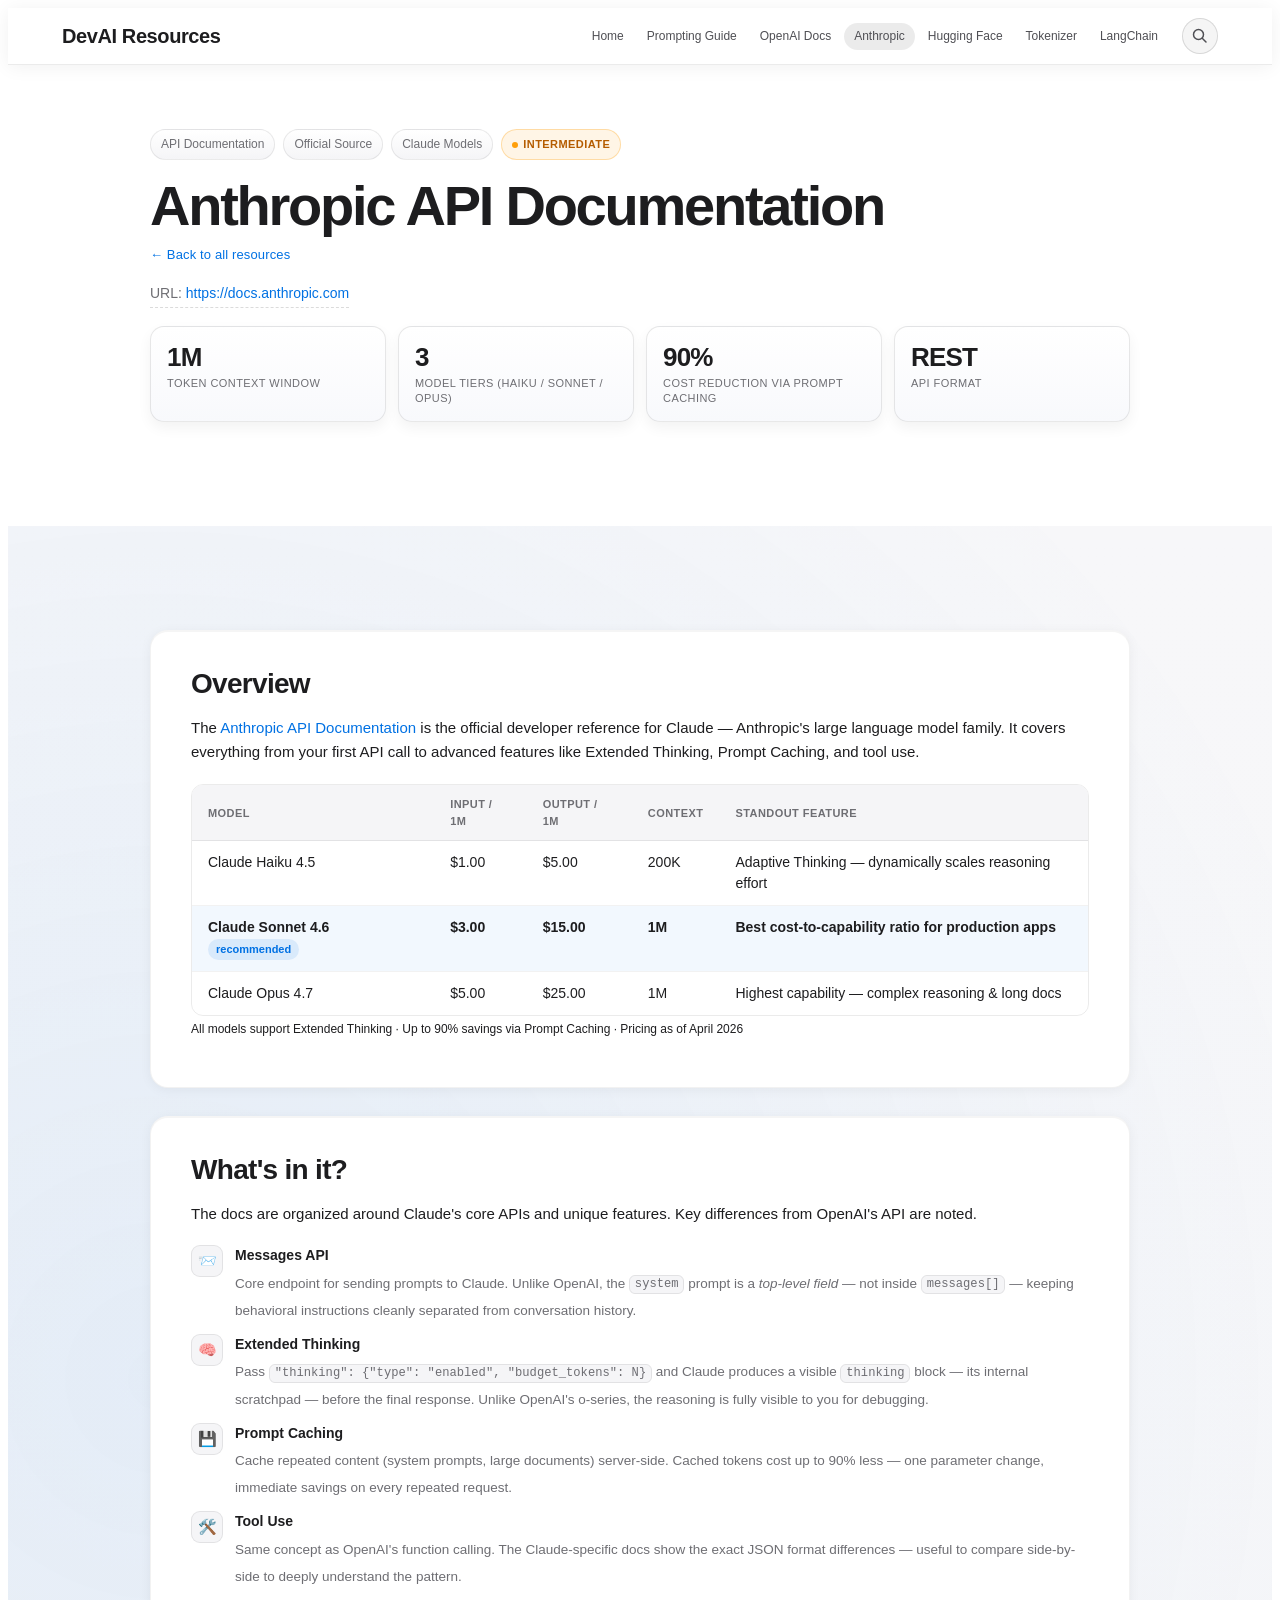
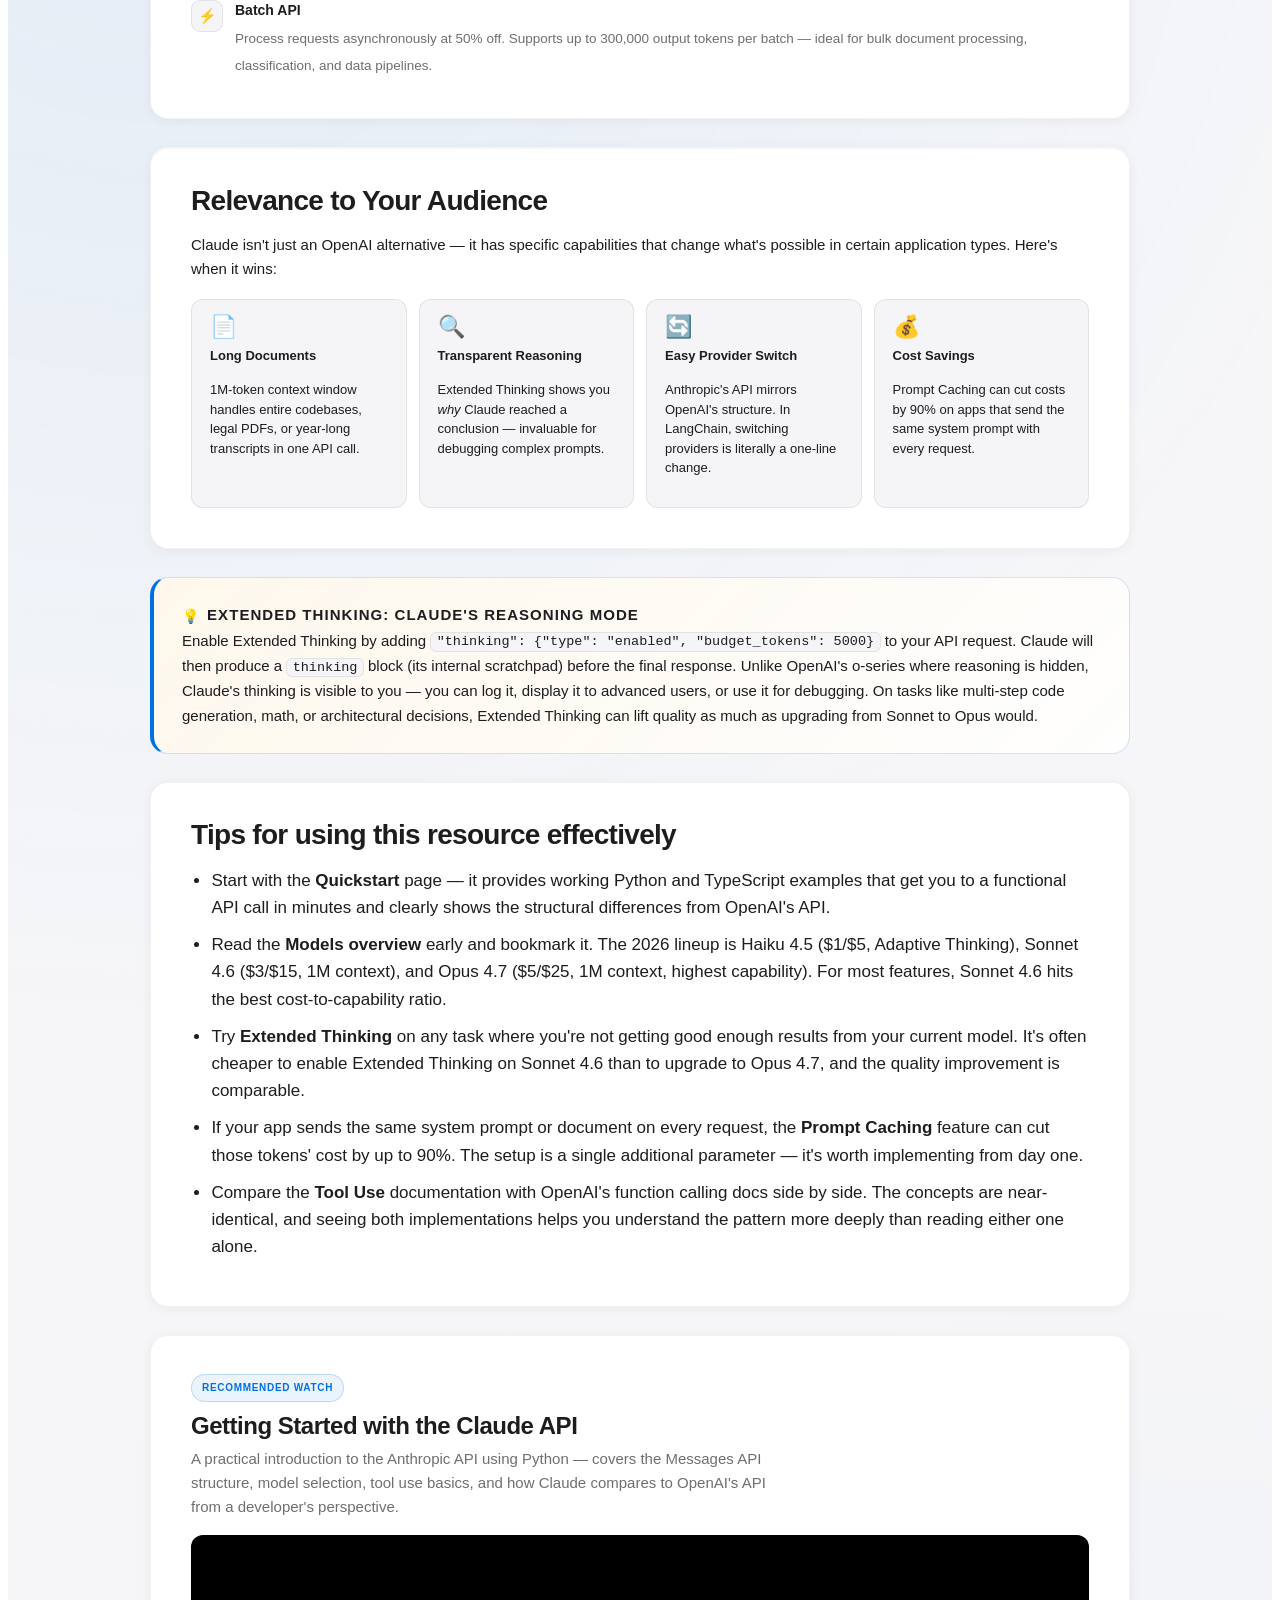
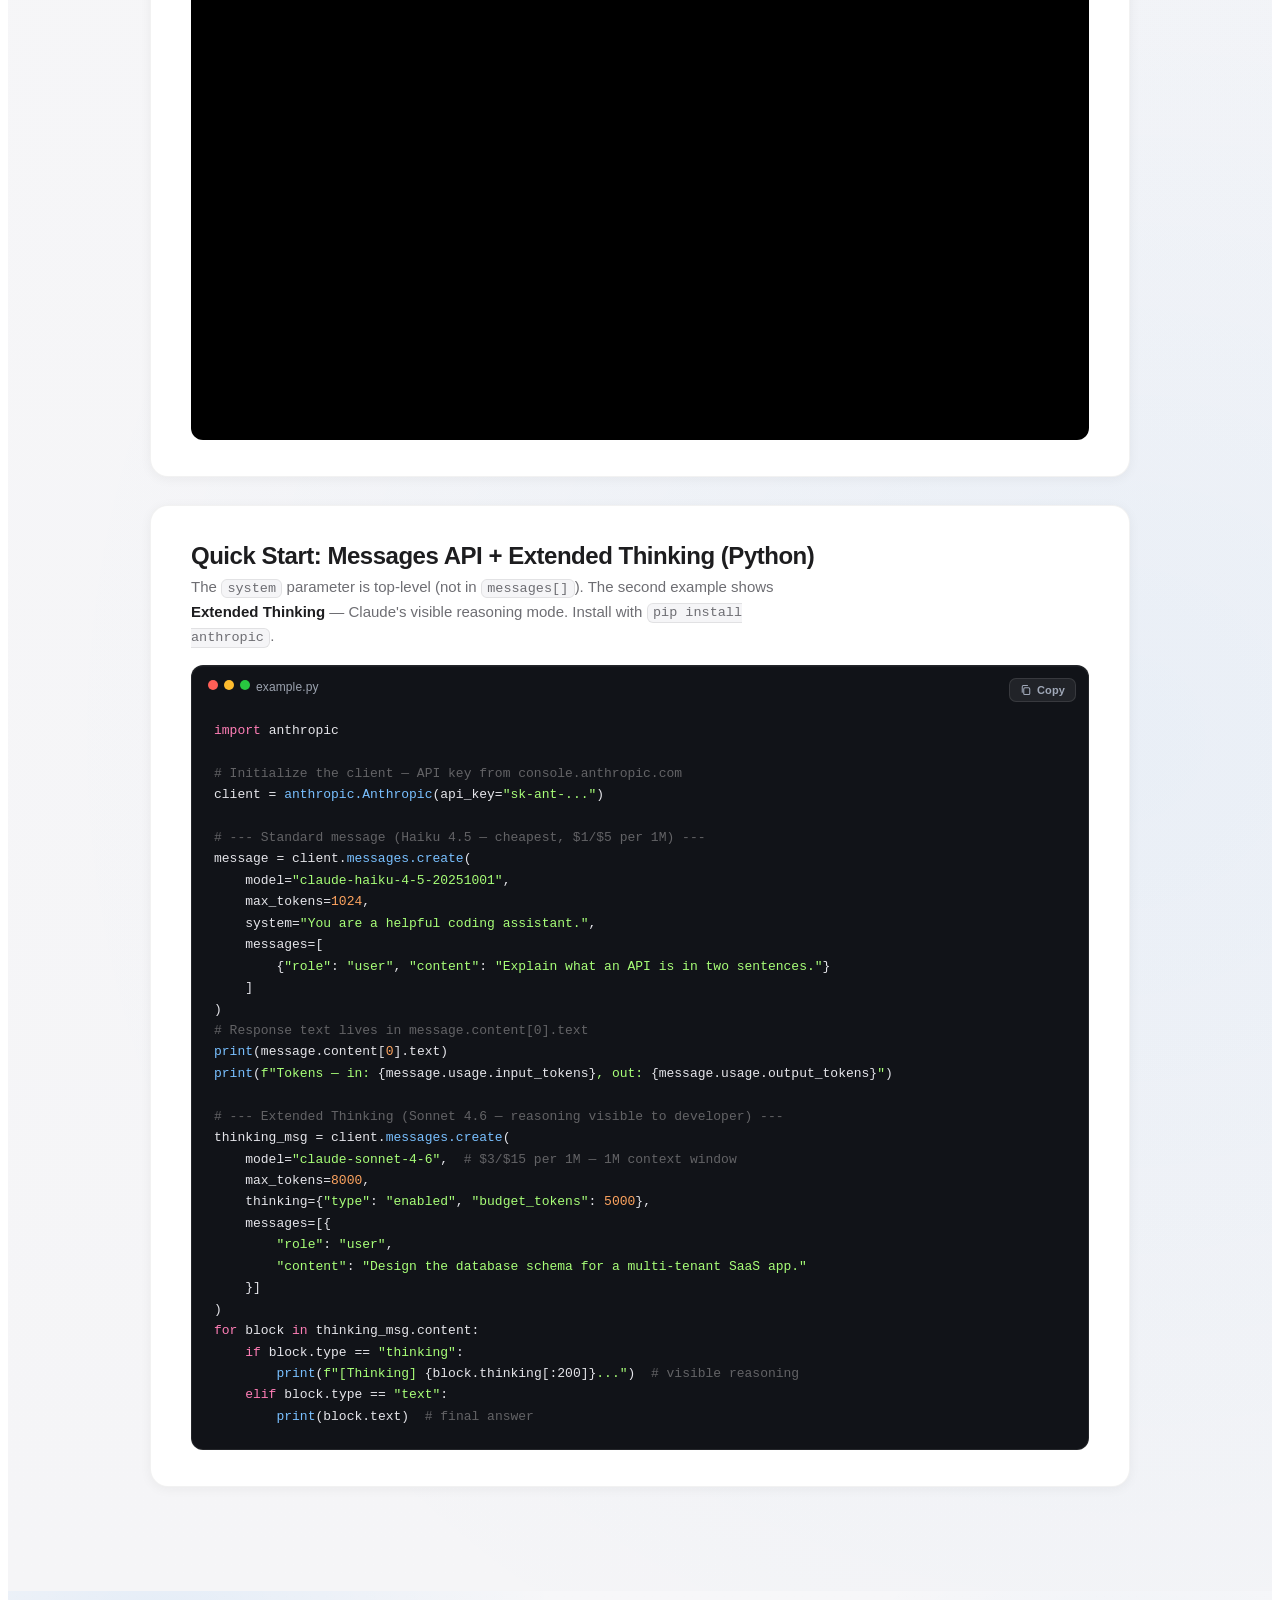
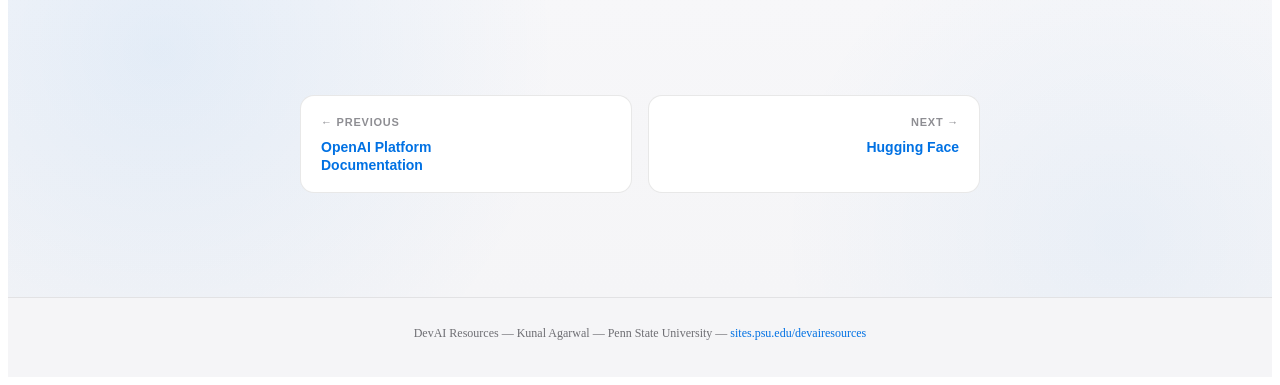
==== commit cb29b821: "Add files via upload" ====
--- a/anthropic.html
+++ b/anthropic.html
@@ -15,12 +15,12 @@
       <nav class="devai-nav" aria-label="Primary">
         <ul class="devai-nav__list">
           <li><a href="index.html" class="devai-nav__link">Home</a></li>
+          <li><a href="prompting-guide.html" class="devai-nav__link">Prompting Guide</a></li>
           <li><a href="openai-docs.html" class="devai-nav__link">OpenAI Docs</a></li>
           <li><a href="anthropic.html" class="devai-nav__link is-current">Anthropic</a></li>
           <li><a href="huggingface.html" class="devai-nav__link">Hugging Face</a></li>
           <li><a href="tokenizer.html" class="devai-nav__link">Tokenizer</a></li>
           <li><a href="langchain.html" class="devai-nav__link">LangChain</a></li>
-          <li><a href="prompting-guide.html" class="devai-nav__link">Prompting Guide</a></li>
         </ul>
         <div class="devai-search" id="devaiSearch">
           <button class="devai-search__btn" id="devaiSearchToggle" aria-label="Search" aria-expanded="false">
@@ -63,7 +63,7 @@
           <p class="resource-lede__url">URL: <a href="https://docs.anthropic.com" target="_blank">https://docs.anthropic.com</a></p>
           <div class="devai-stats">
             <div class="devai-stat">
-              <p class="devai-stat__value">200k</p>
+              <p class="devai-stat__value">1M</p>
               <p class="devai-stat__label">Token context window</p>
             </div>
             <div class="devai-stat">
@@ -88,32 +88,103 @@
       <div class="layout-constrain">
         <div class="article-stack">
 
-          <!-- What is this resource? -->
+          <!-- Overview -->
           <div class="feature-panel">
-            <h3 class="feature-panel__title">What is this resource?</h3>
-            <p>The Anthropic API Documentation is the official developer reference for Claude, the large language model family built by Anthropic. It is a complete technical guide covering everything required to integrate Claude into a software application — from API authentication and your first message request, to advanced features like tool use, vision processing, and prompt caching for cost optimization. Claude is one of the most capable and widely-used commercial LLMs available and represents a strong alternative (or complement) to OpenAI's models for developers building AI applications.</p>
-            <p>Anthropic was founded with a specific focus on AI safety, and that philosophy shapes Claude's behavior: the model is designed to be helpful, harmless, and honest, which in practice means it tends to produce more measured, well-reasoned outputs and is less likely to generate problematic content. For developers building consumer-facing applications, that behavioral profile is often a meaningful practical advantage beyond raw capability benchmarks.</p>
+            <h3 class="feature-panel__title">Overview</h3>
+            <p class="devai-section-lead">The <a href="https://docs.anthropic.com" target="_blank">Anthropic API Documentation</a> is the official developer reference for Claude — Anthropic's large language model family. It covers everything from your first API call to advanced features like Extended Thinking, Prompt Caching, and tool use.</p>
+
+            <div class="devai-table-wrap">
+              <table class="devai-table">
+                <thead>
+                  <tr><th>Model</th><th>Input / 1M</th><th>Output / 1M</th><th>Context</th><th>Standout feature</th></tr>
+                </thead>
+                <tbody>
+                  <tr><td>Claude Haiku 4.5</td><td>$1.00</td><td>$5.00</td><td>200K</td><td>Adaptive Thinking — dynamically scales reasoning effort</td></tr>
+                  <tr class="devai-table__highlight"><td>Claude Sonnet 4.6 <span class="devai-badge">recommended</span></td><td>$3.00</td><td>$15.00</td><td>1M</td><td>Best cost-to-capability ratio for production apps</td></tr>
+                  <tr><td>Claude Opus 4.7</td><td>$5.00</td><td>$25.00</td><td>1M</td><td>Highest capability — complex reasoning &amp; long docs</td></tr>
+                </tbody>
+              </table>
+            </div>
+            <p style="font-size:12px;color:var(--devai-muted);margin:6px 0 0">All models support Extended Thinking · Up to 90% savings via Prompt Caching · Pricing as of April 2026</p>
           </div>
 
           <!-- What's in it? -->
           <div class="feature-panel">
             <h3 class="feature-panel__title">What's in it?</h3>
-            <p>The core of the documentation is the <strong>Messages API</strong> reference, which covers how to send prompts to Claude and receive responses. Unlike OpenAI's API, Anthropic separates the system prompt from the conversation messages — the <code>system</code> parameter is a top-level field in the request, not a message in the <code>messages</code> array. This structural difference is small but meaningful: it makes it easier to keep your behavioral instructions cleanly separated from the conversation history.</p>
-            <p>The <strong>Models</strong> overview page is one of the most practically useful pages in the docs. It describes the three tiers of Claude models: Claude Haiku (smallest, fastest, cheapest — ideal for high-volume tasks like classification or data extraction), Claude Sonnet (the balanced workhorse for most production use cases), and Claude Opus (the most capable model, suited for complex reasoning and analysis). Choosing the right model for each task is one of the most impactful optimizations available to any developer using the API.</p>
-            <p>The <strong>Tool Use</strong> section (equivalent to OpenAI's function calling) explains how to define tools as JSON schemas and let the model decide when and how to call them. The <strong>Vision</strong> section covers sending images alongside text prompts for tasks like document analysis or UI screenshot interpretation. The <strong>Prompt Caching</strong> section documents a unique Anthropic feature: you can mark portions of your prompt (like a long system prompt or a large document) to be cached server-side, so repeated requests that include the same cached content cost significantly less. On long, repeated system prompts, this can cut costs by up to 90%.</p>
-          </div>
-
-          <!-- How is it relevant? -->
+            <p class="devai-section-lead">The docs are organized around Claude's core APIs and unique features. Key differences from OpenAI's API are noted.</p>
+
+            <ul class="devai-icon-list">
+              <li>
+                <span class="devai-icon-list__icon">📨</span>
+                <div class="devai-icon-list__body">
+                  <strong>Messages API</strong>
+                  <span>Core endpoint for sending prompts to Claude. Unlike OpenAI, the <code>system</code> prompt is a <em>top-level field</em> — not inside <code>messages[]</code> — keeping behavioral instructions cleanly separated from conversation history.</span>
+                </div>
+              </li>
+              <li>
+                <span class="devai-icon-list__icon">🧠</span>
+                <div class="devai-icon-list__body">
+                  <strong>Extended Thinking</strong>
+                  <span>Pass <code>"thinking": &#123;"type": "enabled", "budget_tokens": N&#125;</code> and Claude produces a visible <code>thinking</code> block — its internal scratchpad — before the final response. Unlike OpenAI's o-series, the reasoning is fully visible to you for debugging.</span>
+                </div>
+              </li>
+              <li>
+                <span class="devai-icon-list__icon">💾</span>
+                <div class="devai-icon-list__body">
+                  <strong>Prompt Caching</strong>
+                  <span>Cache repeated content (system prompts, large documents) server-side. Cached tokens cost up to 90% less — one parameter change, immediate savings on every repeated request.</span>
+                </div>
+              </li>
+              <li>
+                <span class="devai-icon-list__icon">🛠️</span>
+                <div class="devai-icon-list__body">
+                  <strong>Tool Use</strong>
+                  <span>Same concept as OpenAI's function calling. The Claude-specific docs show the exact JSON format differences — useful to compare side-by-side to deeply understand the pattern.</span>
+                </div>
+              </li>
+              <li>
+                <span class="devai-icon-list__icon">⚡</span>
+                <div class="devai-icon-list__body">
+                  <strong>Batch API</strong>
+                  <span>Process requests asynchronously at 50% off. Supports up to 300,000 output tokens per batch — ideal for bulk document processing, classification, and data pipelines.</span>
+                </div>
+              </li>
+            </ul>
+          </div>
+
+          <!-- Relevance -->
           <div class="feature-panel">
-            <h3 class="feature-panel__title">How is it relevant to your purpose?</h3>
-            <p>For developers building AI-powered applications, treating OpenAI as the only option is a strategic mistake. Claude offers several capabilities that matter specifically in application development contexts. The most significant is the <strong>200,000-token context window</strong> available on Claude's larger models — compared to GPT-4o's 128k window. In concrete terms, 200k tokens is roughly 150,000 words, meaning you can send an entire book-length document as context in a single API call. For applications that involve processing uploaded files, legal documents, lengthy reports, or codebases, this difference is not a minor technical detail — it is the difference between an application that works and one that doesn't.</p>
-            <p>The API structure is also intentionally designed to be similar to OpenAI's, which means that if you already understand the Chat Completions pattern, transitioning to Claude requires only minor adjustments. LangChain and other orchestration frameworks support both providers through the same interface, making it easy to build applications that can swap models without rewriting business logic. Knowing both APIs makes you a more versatile and competitive developer.</p>
+            <h3 class="feature-panel__title">Relevance to Your Audience</h3>
+            <p class="devai-section-lead">Claude isn't just an OpenAI alternative — it has specific capabilities that change what's possible in certain application types. Here's when it wins:</p>
+
+            <div class="devai-summary-grid">
+              <div class="devai-summary-card">
+                <span class="devai-summary-card__icon">📄</span>
+                <p class="devai-summary-card__title">Long Documents</p>
+                <p class="devai-summary-card__text">1M-token context window handles entire codebases, legal PDFs, or year-long transcripts in one API call.</p>
+              </div>
+              <div class="devai-summary-card">
+                <span class="devai-summary-card__icon">🔍</span>
+                <p class="devai-summary-card__title">Transparent Reasoning</p>
+                <p class="devai-summary-card__text">Extended Thinking shows you <em>why</em> Claude reached a conclusion — invaluable for debugging complex prompts.</p>
+              </div>
+              <div class="devai-summary-card">
+                <span class="devai-summary-card__icon">🔄</span>
+                <p class="devai-summary-card__title">Easy Provider Switch</p>
+                <p class="devai-summary-card__text">Anthropic's API mirrors OpenAI's structure. In LangChain, switching providers is literally a one-line change.</p>
+              </div>
+              <div class="devai-summary-card">
+                <span class="devai-summary-card__icon">💰</span>
+                <p class="devai-summary-card__title">Cost Savings</p>
+                <p class="devai-summary-card__text">Prompt Caching can cut costs by 90% on apps that send the same system prompt with every request.</p>
+              </div>
+            </div>
           </div>
 
           <!-- Callout -->
           <div class="devai-callout">
-            <p class="devai-callout__label">Why the context window matters</p>
-            <p>A 200,000-token context window means Claude can process approximately 500 pages of text in a single request. This is transformative for applications involving document analysis, legal review, or code understanding. Developers building RAG (Retrieval-Augmented Generation) systems sometimes find that with Claude, they can skip the retrieval step entirely and just send the whole document — simplifying both the architecture and the code.</p>
+            <p class="devai-callout__label">Extended Thinking: Claude's reasoning mode</p>
+            <p>Enable Extended Thinking by adding <code>"thinking": {"type": "enabled", "budget_tokens": 5000}</code> to your API request. Claude will then produce a <code>thinking</code> block (its internal scratchpad) before the final response. Unlike OpenAI's o-series where reasoning is hidden, Claude's thinking is visible to you — you can log it, display it to advanced users, or use it for debugging. On tasks like multi-step code generation, math, or architectural decisions, Extended Thinking can lift quality as much as upgrading from Sonnet to Opus would.</p>
           </div>
 
           <!-- Tips -->
@@ -121,9 +192,9 @@
             <h3 class="tips-panel__title">Tips for using this resource effectively</h3>
             <ul>
               <li>Start with the <strong>Quickstart</strong> page — it provides working Python and TypeScript examples that get you to a functional API call in minutes and clearly shows the structural differences from OpenAI's API.</li>
-              <li>Read the <strong>Models overview</strong> early and bookmark it. Understanding the Haiku / Sonnet / Opus cost-performance tradeoffs is the most impactful architectural decision you make when building with Claude.</li>
-              <li>If your app sends the same system prompt or document on every request, the <strong>Prompt Caching</strong> feature can dramatically reduce your API costs. The setup is a single additional parameter — it's worth implementing from the start.</li>
-              <li>Pay attention to the <strong>context window documentation</strong> when designing your application. For apps that process documents or long conversations, Claude's 200k window may allow simpler architectures than you'd need with smaller-context models.</li>
+              <li>Read the <strong>Models overview</strong> early and bookmark it. The 2026 lineup is Haiku 4.5 ($1/$5, Adaptive Thinking), Sonnet 4.6 ($3/$15, 1M context), and Opus 4.7 ($5/$25, 1M context, highest capability). For most features, Sonnet 4.6 hits the best cost-to-capability ratio.</li>
+              <li>Try <strong>Extended Thinking</strong> on any task where you're not getting good enough results from your current model. It's often cheaper to enable Extended Thinking on Sonnet 4.6 than to upgrade to Opus 4.7, and the quality improvement is comparable.</li>
+              <li>If your app sends the same system prompt or document on every request, the <strong>Prompt Caching</strong> feature can cut those tokens' cost by up to 90%. The setup is a single additional parameter — it's worth implementing from day one.</li>
               <li>Compare the <strong>Tool Use</strong> documentation with OpenAI's function calling docs side by side. The concepts are near-identical, and seeing both implementations helps you understand the pattern more deeply than reading either one alone.</li>
             </ul>
           </aside>
@@ -145,30 +216,42 @@
 
           <!-- Code example -->
           <div class="devai-code-panel">
-            <h3 class="devai-code-panel__title">Quick Start: Messages API in Python</h3>
-            <p class="devai-code-panel__desc">The structure is very similar to OpenAI's API — the key difference is the separate <code>system</code> parameter and the response format. Install with <code>pip install anthropic</code>.</p>
+            <h3 class="devai-code-panel__title">Quick Start: Messages API + Extended Thinking (Python)</h3>
+            <p class="devai-code-panel__desc">The <code>system</code> parameter is top-level (not in <code>messages[]</code>). The second example shows <strong>Extended Thinking</strong> — Claude's visible reasoning mode. Install with <code>pip install anthropic</code>.</p>
             <div class="devai-code-block">
               <code><span class="dk">import</span> <span class="dp">anthropic</span>
 
 <span class="dc"># Initialize the client — API key from console.anthropic.com</span>
 <span class="dp">client</span> = <span class="df">anthropic.Anthropic</span>(api_key=<span class="ds">"sk-ant-..."</span>)
 
-<span class="dc"># System prompt is a top-level param, not part of messages[]</span>
+<span class="dc"># --- Standard message (Haiku 4.5 — cheapest, $1/$5 per 1M) ---</span>
 <span class="dp">message</span> = <span class="dp">client</span>.<span class="df">messages.create</span>(
-    model=<span class="ds">"claude-haiku-4-5"</span>,   <span class="dc"># cheapest / fastest model</span>
+    model=<span class="ds">"claude-haiku-4-5-20251001"</span>,
     max_tokens=<span class="dn">1024</span>,
     system=<span class="ds">"You are a helpful coding assistant."</span>,
     messages=[
         {<span class="ds">"role"</span>: <span class="ds">"user"</span>, <span class="ds">"content"</span>: <span class="ds">"Explain what an API is in two sentences."</span>}
     ]
 )
-
 <span class="dc"># Response text lives in message.content[0].text</span>
 <span class="df">print</span>(<span class="dp">message</span>.<span class="dp">content</span>[<span class="dn">0</span>].<span class="dp">text</span>)
-
-<span class="dc"># Token usage is tracked separately for input and output</span>
-<span class="df">print</span>(<span class="ds">f"Input tokens:  </span><span class="dp">{message.usage.input_tokens}</span><span class="ds">"</span>)
-<span class="df">print</span>(<span class="ds">f"Output tokens: </span><span class="dp">{message.usage.output_tokens}</span><span class="ds">"</span>)</code>
+<span class="df">print</span>(<span class="ds">f"Tokens — in: </span><span class="dp">{message.usage.input_tokens}</span><span class="ds">, out: </span><span class="dp">{message.usage.output_tokens}</span><span class="ds">"</span>)
+
+<span class="dc"># --- Extended Thinking (Sonnet 4.6 — reasoning visible to developer) ---</span>
+<span class="dp">thinking_msg</span> = <span class="dp">client</span>.<span class="df">messages.create</span>(
+    model=<span class="ds">"claude-sonnet-4-6"</span>,  <span class="dc"># $3/$15 per 1M — 1M context window</span>
+    max_tokens=<span class="dn">8000</span>,
+    thinking={<span class="ds">"type"</span>: <span class="ds">"enabled"</span>, <span class="ds">"budget_tokens"</span>: <span class="dn">5000</span>},
+    messages=[{
+        <span class="ds">"role"</span>: <span class="ds">"user"</span>,
+        <span class="ds">"content"</span>: <span class="ds">"Design the database schema for a multi-tenant SaaS app."</span>
+    }]
+)
+<span class="dk">for</span> <span class="dp">block</span> <span class="dk">in</span> <span class="dp">thinking_msg</span>.<span class="dp">content</span>:
+    <span class="dk">if</span> <span class="dp">block</span>.<span class="dp">type</span> == <span class="ds">"thinking"</span>:
+        <span class="df">print</span>(<span class="ds">f"[Thinking] </span><span class="dp">{block.thinking[:200]}</span><span class="ds">..."</span>)  <span class="dc"># visible reasoning</span>
+    <span class="dk">elif</span> <span class="dp">block</span>.<span class="dp">type</span> == <span class="ds">"text"</span>:
+        <span class="df">print</span>(<span class="dp">block</span>.<span class="dp">text</span>)  <span class="dc"># final answer</span></code>
             </div>
           </div>
 
--- a/style.css
+++ b/style.css
@@ -675,68 +675,137 @@
 
 .page-main .toc-panel {
   margin-top: 30px !important;
-  padding: 32px !important;
-  background: linear-gradient(180deg, #ffffff 0%, #fcfcfd 100%) !important;
+  padding: 36px !important;
+  background:
+    radial-gradient(circle at top right, rgba(0, 113, 227, 0.13), transparent 42%),
+    linear-gradient(180deg, #ffffff 0%, #f8fbff 100%) !important;
+}
+
+.page-main .toc-panel__header {
+  display: flex;
+  align-items: flex-start;
+  justify-content: space-between;
+  gap: 20px;
+  margin-bottom: 20px !important;
+}
+
+.page-main .toc-panel__header-copy {
+  max-width: 74ch;
 }
 
 .page-main .toc-panel__label {
-  margin-bottom: 16px !important;
+  margin-bottom: 8px !important;
   font-size: 14px !important;
+  letter-spacing: 0.02em;
   font-weight: 600 !important;
   color: var(--devai-muted) !important;
 }
 
+.page-main .toc-panel__intro {
+  margin: 0 !important;
+  font-size: 15px !important;
+  line-height: 1.45 !important;
+  color: var(--devai-muted) !important;
+}
+
+.page-main .toc-panel__count {
+  display: inline-flex;
+  align-items: center;
+  justify-content: center;
+  flex-shrink: 0;
+  padding: 8px 12px !important;
+  border-radius: 999px;
+  border: 1px solid rgba(0, 113, 227, 0.2);
+  background: rgba(0, 113, 227, 0.08) !important;
+  color: var(--devai-link) !important;
+  font-size: 12px !important;
+  font-weight: 700 !important;
+  letter-spacing: 0.03em;
+  text-transform: uppercase;
+}
+
 .page-main .toc-panel__list {
-  counter-reset: devai-toc;
   list-style: none !important;
   margin: 0 !important;
   padding: 0 !important;
+  display: grid;
+  grid-template-columns: repeat(2, minmax(0, 1fr));
+  gap: 14px;
 }
 
 .page-main .toc-panel__list > li {
-  position: relative;
-  counter-increment: devai-toc;
-  margin: 0 0 14px !important;
-  padding: 20px 20px 18px 56px !important;
+  margin: 0 !important;
+}
+
+.page-main .toc-panel__list > li > a {
+  display: flex;
+  flex-direction: column;
+  height: 100%;
+  min-height: 210px;
+  padding: 18px 20px !important;
+  text-decoration: none !important;
   border-radius: 16px;
-  border: 1px solid rgba(0, 0, 0, 0.09);
-  background: #ffffff !important;
-  box-shadow: 0 3px 14px rgba(0, 0, 0, 0.055);
-  transition: transform 0.2s ease, box-shadow 0.2s ease, border-color 0.2s ease;
-}
-
-.page-main .toc-panel__list > li::before {
-  content: counter(devai-toc) ".";
-  position: absolute;
-  left: 20px;
-  top: 18px;
-  font-size: 19px;
-  font-weight: 700;
-  line-height: 1;
-  color: #1f2937;
-}
-
-.page-main .toc-panel__list > li:hover {
-  transform: translateY(-1px);
-  border-color: rgba(0, 113, 227, 0.3);
-  box-shadow: 0 8px 22px rgba(0, 0, 0, 0.08);
-}
-
-.page-main .toc-panel__list > li:last-child {
-  margin-bottom: 0 !important;
-}
-
-.page-main .toc-panel__list > li > a {
-  font-size: clamp(1.1rem, 1.8vw, 1.35rem) !important;
+  border: 1px solid rgba(0, 0, 0, 0.1);
+  background: linear-gradient(180deg, #ffffff 0%, #fdfdff 100%) !important;
+  box-shadow: 0 4px 16px rgba(0, 0, 0, 0.055);
+  transition: transform 0.2s ease, box-shadow 0.2s ease, border-color 0.2s ease, background 0.2s ease;
+}
+
+.page-main .toc-panel__meta {
+  display: flex;
+  align-items: center;
+  justify-content: space-between;
+  gap: 12px;
+  margin-bottom: 12px !important;
+}
+
+.page-main .toc-panel__index {
+  font-size: 12px !important;
   font-weight: 700 !important;
-  line-height: 1.2 !important;
+  color: var(--devai-muted) !important;
+  letter-spacing: 0.08em;
+}
+
+.page-main .toc-panel__title {
+  font-size: clamp(1.02rem, 1.2vw, 1.22rem) !important;
+  font-weight: 700 !important;
+  line-height: 1.3 !important;
+  color: var(--devai-text) !important;
+  margin: 0 0 8px !important;
 }
 
 .page-main .toc-panel__summary {
   display: block;
-  margin-top: 6px !important;
+  margin: 0 !important;
   font-size: 14px !important;
+  line-height: 1.45 !important;
   color: var(--devai-muted) !important;
+}
+
+.page-main .toc-panel__cta {
+  margin-top: auto !important;
+  display: inline-flex;
+  align-items: center;
+  gap: 8px;
+  padding-top: 14px;
+  font-size: 13px !important;
+  font-weight: 700 !important;
+  color: var(--devai-link) !important;
+}
+
+.page-main .toc-panel__cta-arrow {
+  transition: transform 0.2s ease;
+}
+
+.page-main .toc-panel__list > li > a:hover {
+  transform: translateY(-3px);
+  border-color: rgba(0, 113, 227, 0.34);
+  background: linear-gradient(180deg, #ffffff 0%, #f4f9ff 100%) !important;
+  box-shadow: 0 12px 28px rgba(0, 0, 0, 0.1), 0 6px 18px rgba(0, 113, 227, 0.1);
+}
+
+.page-main .toc-panel__list > li > a:hover .toc-panel__cta-arrow {
+  transform: translateX(3px);
 }
 
 .page-main .resource-lede__tags {
@@ -893,6 +962,21 @@
   .page-main .tips-panel,
   .page-main .toc-panel {
     padding: 24px !important;
+  }
+
+  .page-main .toc-panel__header {
+    flex-direction: column;
+    align-items: flex-start;
+    margin-bottom: 16px !important;
+  }
+
+  .page-main .toc-panel__list {
+    grid-template-columns: 1fr;
+    gap: 12px;
+  }
+
+  .page-main .toc-panel__list > li > a {
+    min-height: 0;
   }
 }
 
@@ -1711,4 +1795,194 @@
   height: 16px;
 }
 
+/* ══ Scannability components ════════════════════════════════════ */
+
+/* ── Comparison / pricing table ─────────────────────────────── */
+.page-main .devai-table-wrap {
+  overflow-x: auto;
+  margin: 20px 0 4px;
+  border-radius: 12px;
+  border: 1px solid var(--devai-border);
+}
+.page-main .devai-table {
+  width: 100%;
+  border-collapse: collapse;
+  font-size: 14px;
+  line-height: 1.5;
+}
+.page-main .devai-table th {
+  background: var(--devai-bg-alt);
+  font-weight: 600;
+  font-size: 11px;
+  text-transform: uppercase;
+  letter-spacing: 0.04em;
+  color: var(--devai-muted);
+  text-align: left;
+  padding: 11px 16px;
+  border-bottom: 1px solid var(--devai-border);
+}
+.page-main .devai-table td {
+  padding: 11px 16px;
+  border-bottom: 1px solid var(--devai-border-soft);
+  vertical-align: top;
+  color: var(--devai-text);
+}
+.page-main .devai-table tr:last-child td { border-bottom: none; }
+.page-main .devai-table tr.devai-table__highlight td {
+  background: rgba(0,113,227,0.05);
+  font-weight: 600;
+}
+.page-main .devai-table td .devai-badge {
+  display: inline-block;
+  font-size: 11px;
+  font-weight: 600;
+  padding: 2px 8px;
+  border-radius: 20px;
+  background: rgba(0,113,227,0.10);
+  color: #0071e3;
+}
+.page-main .devai-table td .devai-badge--green {
+  background: rgba(52,199,89,0.12);
+  color: #1a7f37;
+}
+.page-main .devai-table td .devai-badge--muted {
+  background: var(--devai-bg-alt);
+  color: var(--devai-muted);
+}
+
+/* ── Icon list ──────────────────────────────────────────────── */
+.page-main .devai-icon-list {
+  list-style: none !important;
+  padding: 0 !important;
+  margin: 16px 0 4px !important;
+  display: flex;
+  flex-direction: column;
+  gap: 10px;
+}
+.page-main .devai-icon-list li {
+  display: flex;
+  align-items: flex-start;
+  gap: 12px;
+  margin: 0 !important;
+  padding: 0 !important;
+}
+.page-main .devai-icon-list__icon {
+  flex-shrink: 0;
+  width: 32px;
+  height: 32px;
+  border-radius: 9px;
+  background: var(--devai-bg-alt);
+  border: 1px solid var(--devai-border);
+  display: flex;
+  align-items: center;
+  justify-content: center;
+  font-size: 15px;
+  margin-top: 1px;
+}
+.page-main .devai-icon-list__body { flex: 1; }
+.page-main .devai-icon-list__body strong {
+  display: block;
+  font-size: 14px;
+  font-weight: 600;
+  color: var(--devai-text);
+  margin-bottom: 2px;
+}
+.page-main .devai-icon-list__body span {
+  font-size: 13.5px;
+  color: var(--devai-muted);
+  line-height: 1.55;
+}
+
+/* ── Summary mini-card grid ─────────────────────────────────── */
+.page-main .devai-summary-grid {
+  display: grid;
+  grid-template-columns: repeat(auto-fit, minmax(180px, 1fr));
+  gap: 12px;
+  margin: 18px 0 4px;
+}
+.page-main .devai-summary-card {
+  background: var(--devai-bg-alt);
+  border-radius: 12px;
+  padding: 16px 18px;
+  border: 1px solid var(--devai-border);
+}
+.page-main .devai-summary-card__icon {
+  font-size: 22px;
+  margin-bottom: 8px;
+  display: block;
+  line-height: 1;
+}
+.page-main .devai-summary-card__title {
+  font-size: 13px;
+  font-weight: 700;
+  margin: 0 0 5px;
+  color: var(--devai-text);
+}
+.page-main .devai-summary-card__text {
+  font-size: 13px;
+  color: var(--devai-muted);
+  margin: 0;
+  line-height: 1.5;
+}
+
+/* ── Check list ─────────────────────────────────────────────── */
+.page-main .devai-check-list {
+  list-style: none !important;
+  padding: 0 !important;
+  margin: 14px 0 4px !important;
+  display: flex;
+  flex-direction: column;
+  gap: 8px;
+}
+.page-main .devai-check-list li {
+  display: flex;
+  align-items: flex-start;
+  gap: 9px;
+  font-size: 14.5px;
+  line-height: 1.55;
+  color: var(--devai-text);
+  margin: 0 !important;
+  padding: 0 !important;
+}
+.page-main .devai-check-list li::before {
+  content: "✓";
+  flex-shrink: 0;
+  width: 20px;
+  height: 20px;
+  background: rgba(52,199,89,0.14);
+  color: #1a7f37;
+  border-radius: 50%;
+  font-size: 11px;
+  font-weight: 700;
+  display: flex;
+  align-items: center;
+  justify-content: center;
+  margin-top: 2px;
+}
+
+/* ── Section intro lead ─────────────────────────────────────── */
+.page-main .devai-section-lead {
+  font-size: 15px;
+  color: var(--devai-muted);
+  margin: 0 0 18px !important;
+  line-height: 1.6;
+}
+
+/* Inline SVG diagram wrapper */
+.page-main .devai-diagram {
+  margin: 18px 0 4px;
+  border-radius: 12px;
+  overflow: hidden;
+  border: 1px solid var(--devai-border);
+  background: var(--devai-bg-alt);
+}
+
+@media (max-width: 600px) {
+  .page-main .devai-summary-grid {
+    grid-template-columns: 1fr 1fr;
+  }
+  .page-main .devai-icon-list__body strong { font-size: 13px; }
+  .page-main .devai-icon-list__body span  { font-size: 13px; }
+}
+
 /* ── end real-world UX additions ─────────────────────────── */
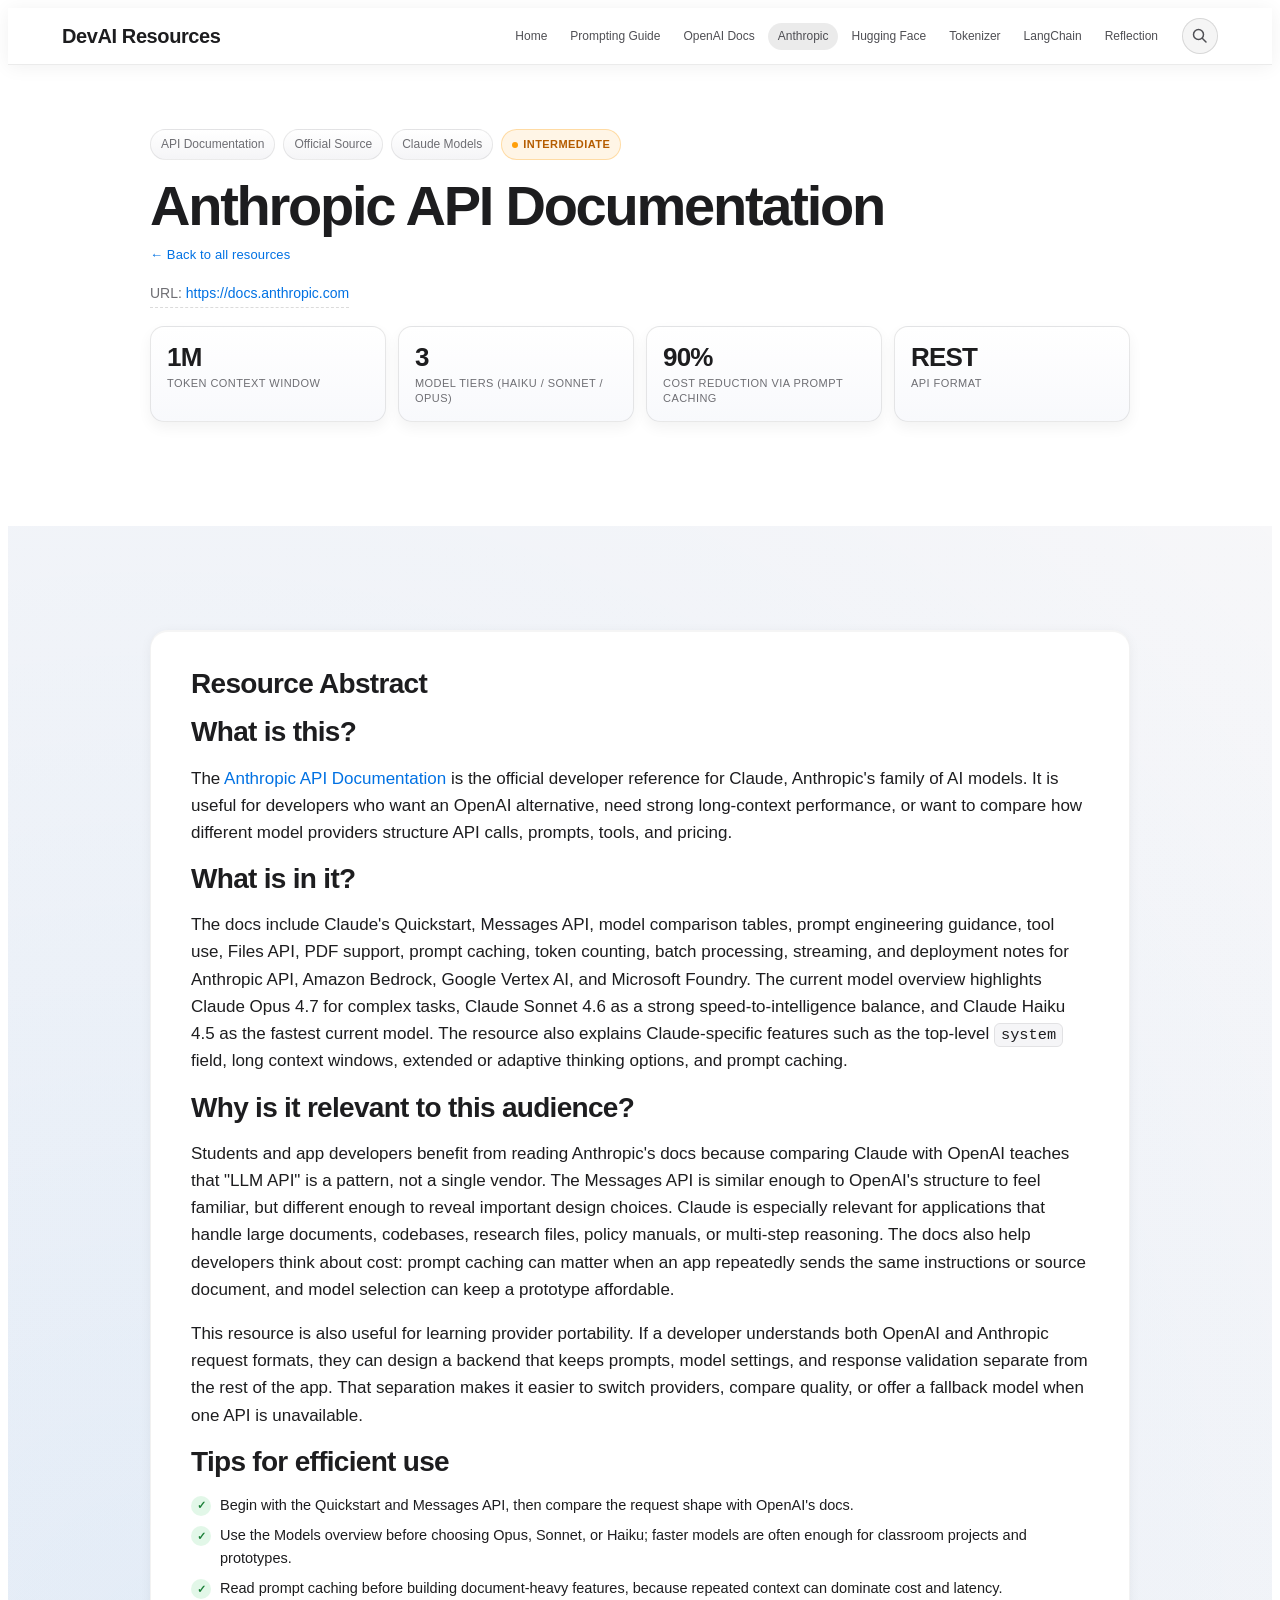
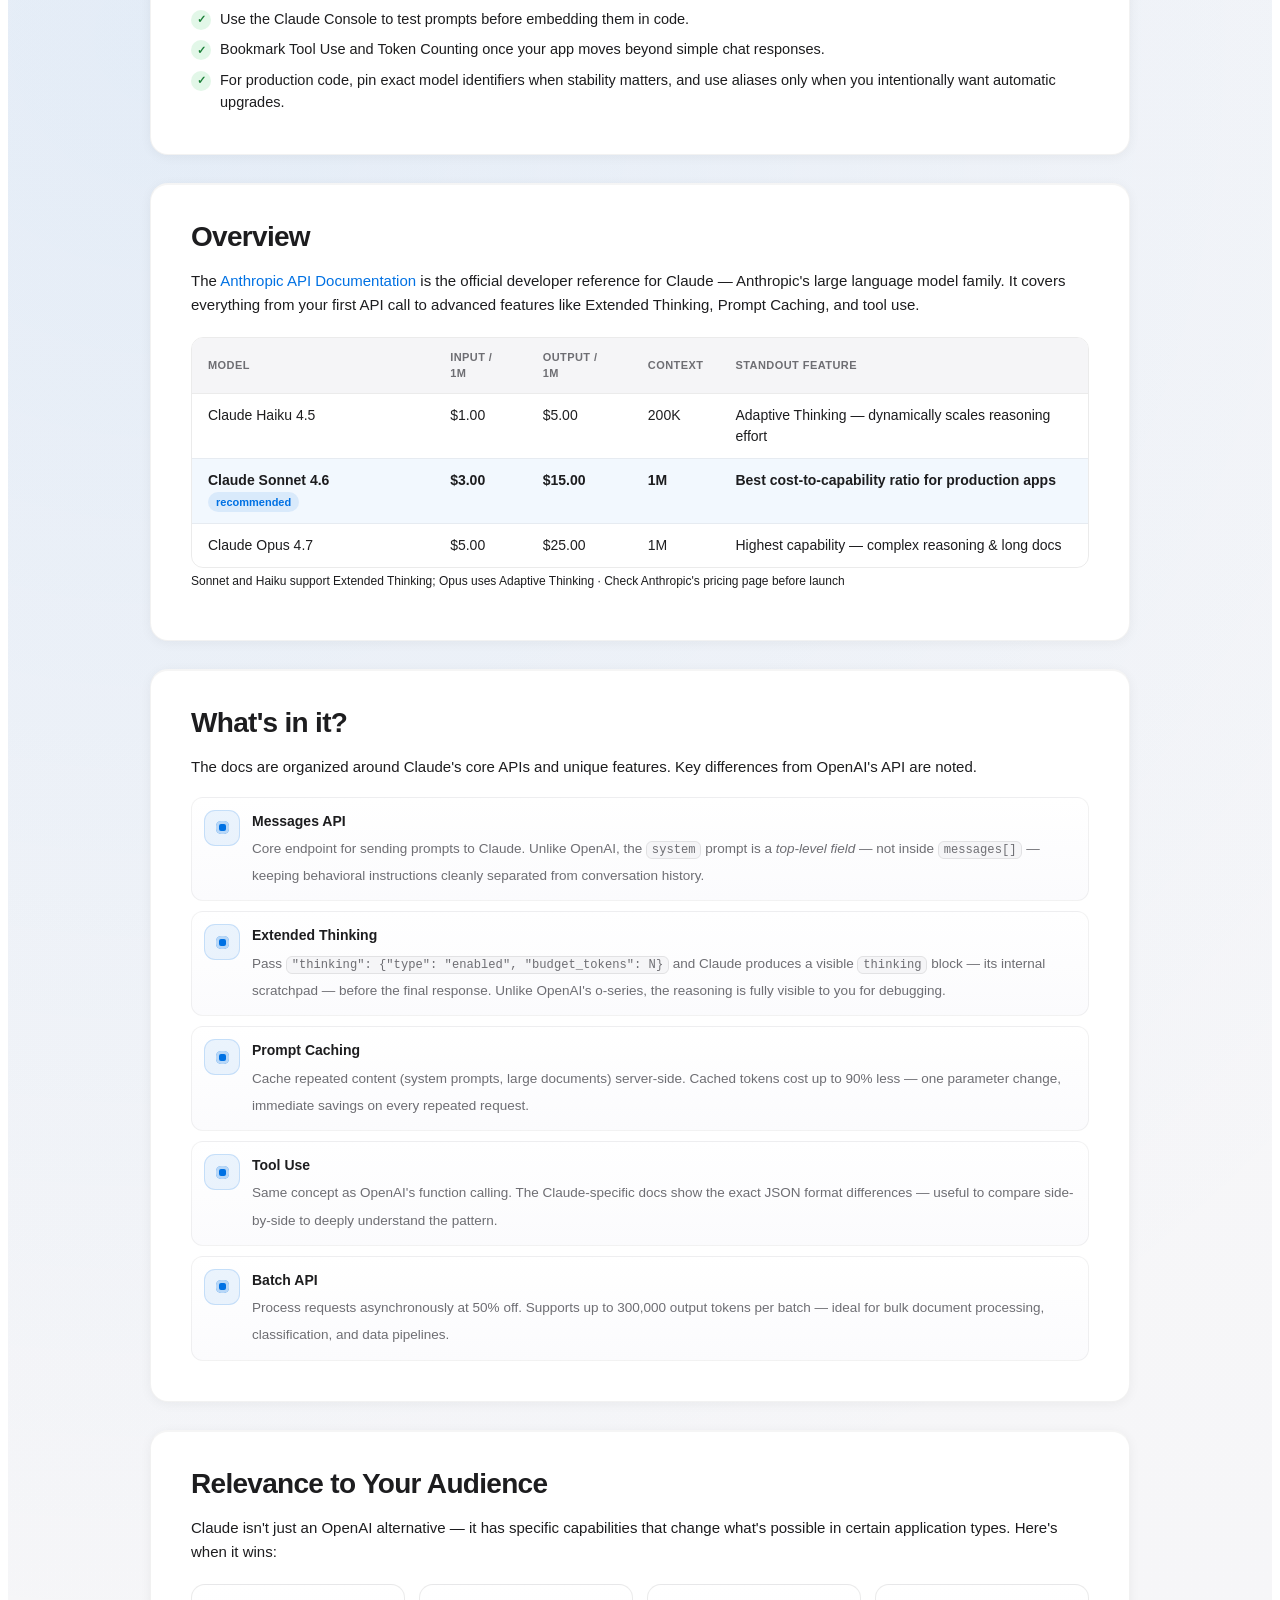
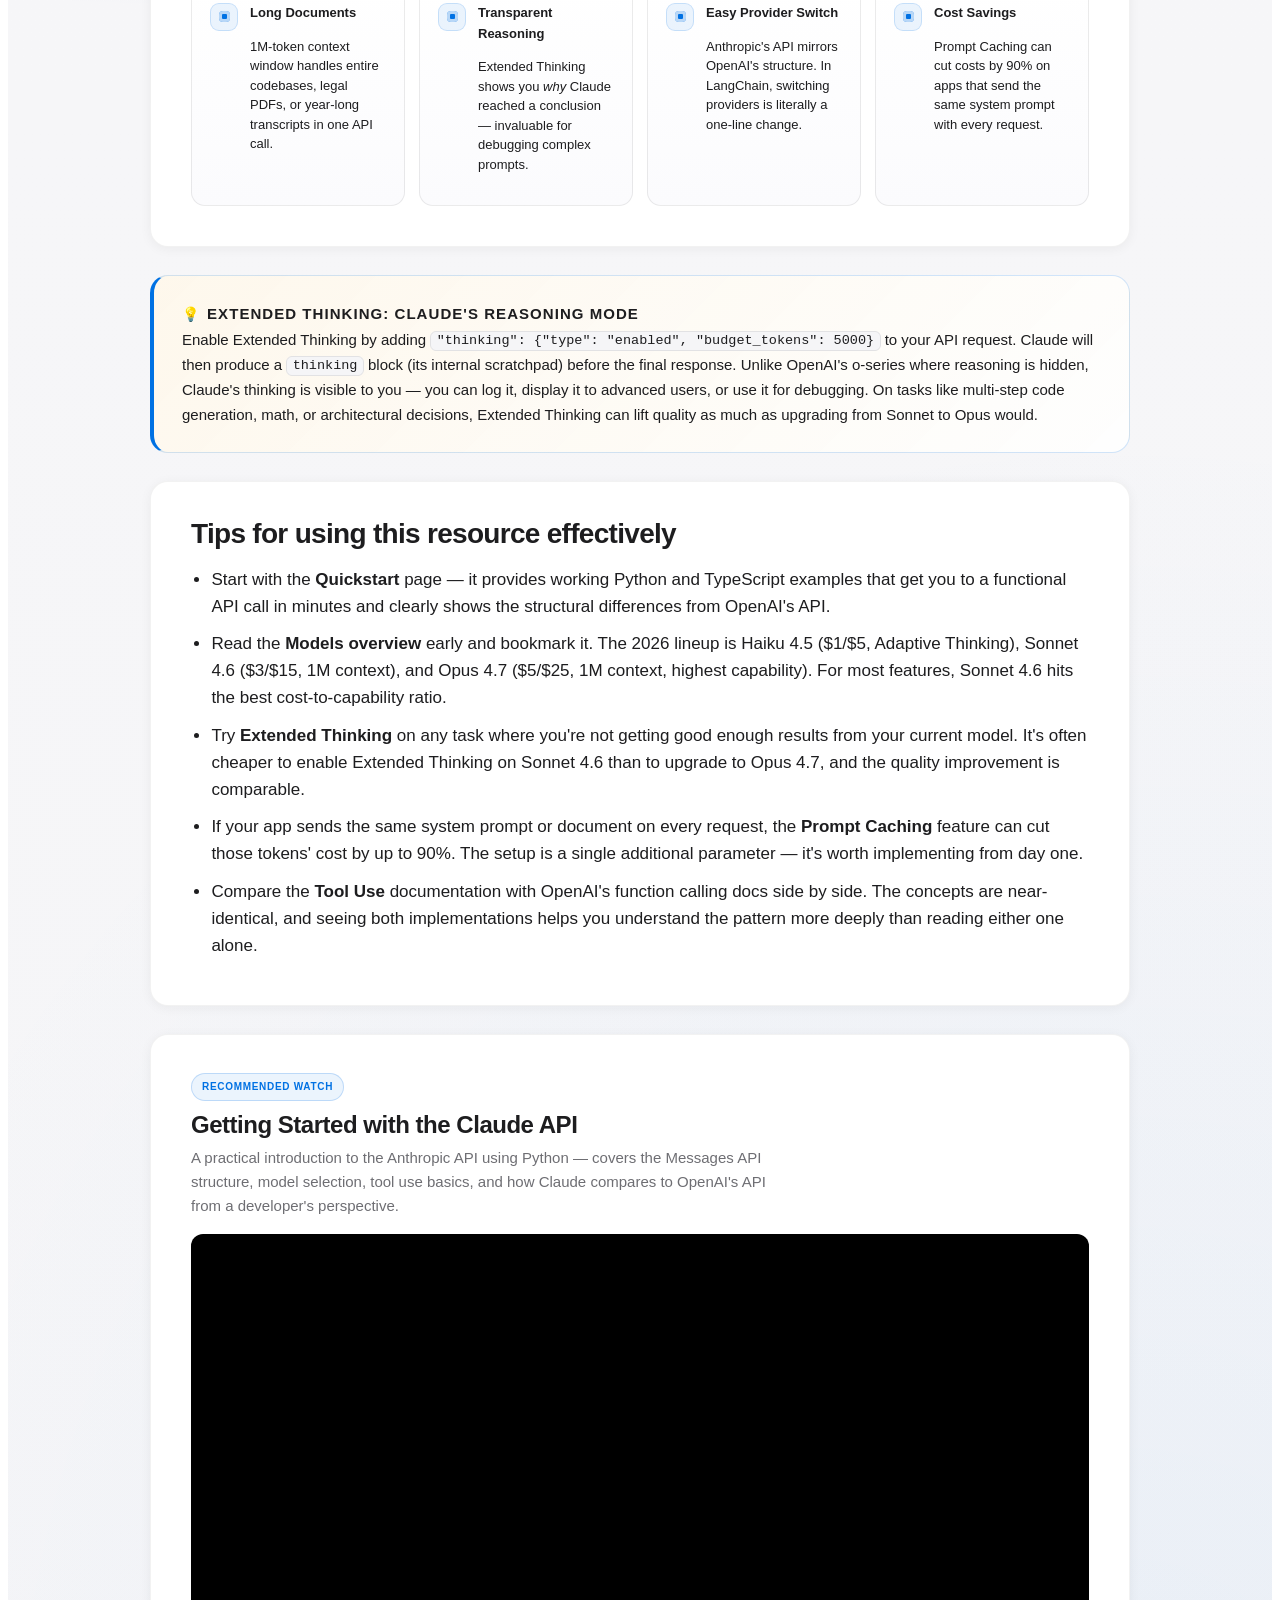
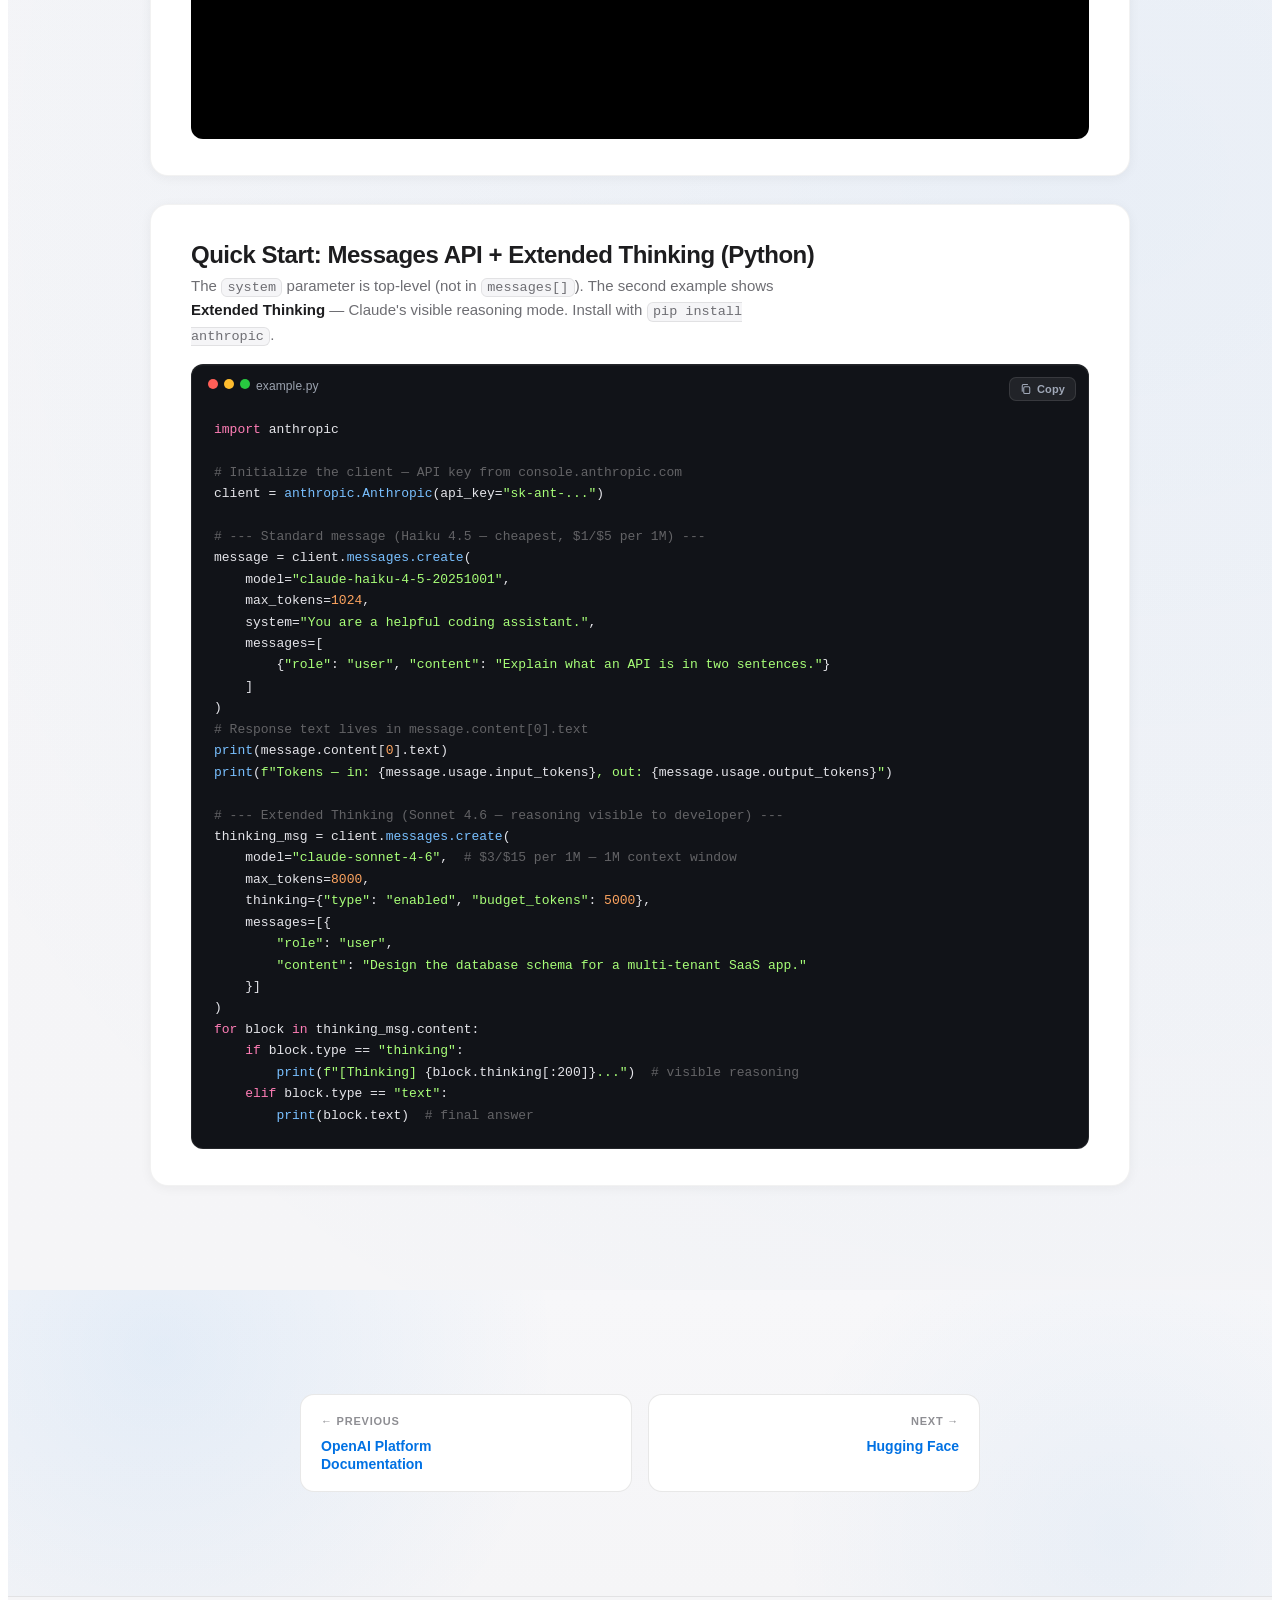
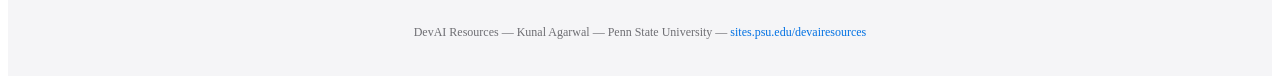
==== commit a13dbb51: "Finalize internet resource guide" ====
--- a/anthropic.html
+++ b/anthropic.html
@@ -21,6 +21,7 @@
           <li><a href="huggingface.html" class="devai-nav__link">Hugging Face</a></li>
           <li><a href="tokenizer.html" class="devai-nav__link">Tokenizer</a></li>
           <li><a href="langchain.html" class="devai-nav__link">LangChain</a></li>
+          <li><a href="reflection.html" class="devai-nav__link">Reflection</a></li>
         </ul>
         <div class="devai-search" id="devaiSearch">
           <button class="devai-search__btn" id="devaiSearchToggle" aria-label="Search" aria-expanded="false">
@@ -88,6 +89,30 @@
       <div class="layout-constrain">
         <div class="article-stack">
 
+          <div class="feature-panel assignment-abstract">
+            <h2 class="feature-panel__title">Resource Abstract</h2>
+
+            <h3 class="feature-panel__title">What is this?</h3>
+            <p>The <a href="https://docs.anthropic.com" target="_blank">Anthropic API Documentation</a> is the official developer reference for Claude, Anthropic's family of AI models. It is useful for developers who want an OpenAI alternative, need strong long-context performance, or want to compare how different model providers structure API calls, prompts, tools, and pricing.</p>
+
+            <h3 class="feature-panel__title">What is in it?</h3>
+            <p>The docs include Claude's Quickstart, Messages API, model comparison tables, prompt engineering guidance, tool use, Files API, PDF support, prompt caching, token counting, batch processing, streaming, and deployment notes for Anthropic API, Amazon Bedrock, Google Vertex AI, and Microsoft Foundry. The current model overview highlights Claude Opus 4.7 for complex tasks, Claude Sonnet 4.6 as a strong speed-to-intelligence balance, and Claude Haiku 4.5 as the fastest current model. The resource also explains Claude-specific features such as the top-level <code>system</code> field, long context windows, extended or adaptive thinking options, and prompt caching.</p>
+
+            <h3 class="feature-panel__title">Why is it relevant to this audience?</h3>
+            <p>Students and app developers benefit from reading Anthropic's docs because comparing Claude with OpenAI teaches that "LLM API" is a pattern, not a single vendor. The Messages API is similar enough to OpenAI's structure to feel familiar, but different enough to reveal important design choices. Claude is especially relevant for applications that handle large documents, codebases, research files, policy manuals, or multi-step reasoning. The docs also help developers think about cost: prompt caching can matter when an app repeatedly sends the same instructions or source document, and model selection can keep a prototype affordable.</p>
+            <p>This resource is also useful for learning provider portability. If a developer understands both OpenAI and Anthropic request formats, they can design a backend that keeps prompts, model settings, and response validation separate from the rest of the app. That separation makes it easier to switch providers, compare quality, or offer a fallback model when one API is unavailable.</p>
+
+            <h3 class="feature-panel__title">Tips for efficient use</h3>
+            <ul class="devai-check-list">
+              <li>Begin with the Quickstart and Messages API, then compare the request shape with OpenAI's docs.</li>
+              <li>Use the Models overview before choosing Opus, Sonnet, or Haiku; faster models are often enough for classroom projects and prototypes.</li>
+              <li>Read prompt caching before building document-heavy features, because repeated context can dominate cost and latency.</li>
+              <li>Use the Claude Console to test prompts before embedding them in code.</li>
+              <li>Bookmark Tool Use and Token Counting once your app moves beyond simple chat responses.</li>
+              <li>For production code, pin exact model identifiers when stability matters, and use aliases only when you intentionally want automatic upgrades.</li>
+            </ul>
+          </div>
+
           <!-- Overview -->
           <div class="feature-panel">
             <h3 class="feature-panel__title">Overview</h3>
@@ -105,7 +130,7 @@
                 </tbody>
               </table>
             </div>
-            <p style="font-size:12px;color:var(--devai-muted);margin:6px 0 0">All models support Extended Thinking · Up to 90% savings via Prompt Caching · Pricing as of April 2026</p>
+            <p style="font-size:12px;color:var(--devai-muted);margin:6px 0 0">Sonnet and Haiku support Extended Thinking; Opus uses Adaptive Thinking · Check Anthropic's pricing page before launch</p>
           </div>
 
           <!-- What's in it? -->
--- a/style.css
+++ b/style.css
@@ -677,7 +677,7 @@
   margin-top: 30px !important;
   padding: 36px !important;
   background:
-    radial-gradient(circle at top right, rgba(0, 113, 227, 0.13), transparent 42%),
+    radial-gradient(circle at top right, rgba(0, 113, 227, 0.1), transparent 42%),
     linear-gradient(180deg, #ffffff 0%, #f8fbff 100%) !important;
 }
 
@@ -741,10 +741,10 @@
   display: flex;
   flex-direction: column;
   height: 100%;
-  min-height: 210px;
-  padding: 18px 20px !important;
+  min-height: 228px;
+  padding: 20px !important;
   text-decoration: none !important;
-  border-radius: 16px;
+  border-radius: 14px;
   border: 1px solid rgba(0, 0, 0, 0.1);
   background: linear-gradient(180deg, #ffffff 0%, #fdfdff 100%) !important;
   box-shadow: 0 4px 16px rgba(0, 0, 0, 0.055);
@@ -756,14 +756,22 @@
   align-items: center;
   justify-content: space-between;
   gap: 12px;
-  margin-bottom: 12px !important;
+  margin-bottom: 16px !important;
 }
 
 .page-main .toc-panel__index {
+  display: inline-flex;
+  align-items: center;
+  justify-content: center;
+  width: 34px;
+  height: 34px;
+  border-radius: 11px;
   font-size: 12px !important;
-  font-weight: 700 !important;
-  color: var(--devai-muted) !important;
-  letter-spacing: 0.08em;
+  font-weight: 800 !important;
+  color: var(--devai-link) !important;
+  letter-spacing: 0;
+  background: rgba(0, 113, 227, 0.08);
+  border: 1px solid rgba(0, 113, 227, 0.16);
 }
 
 .page-main .toc-panel__title {
@@ -846,6 +854,8 @@
   font-size: 14px !important;
   color: var(--devai-muted) !important;
   border-bottom: 1px dashed rgba(0, 0, 0, 0.14);
+  max-width: 100%;
+  overflow-wrap: anywhere;
 }
 
 .page-main .article-stack {
@@ -1400,11 +1410,44 @@
 }
 
 .flow-step__icon {
-  font-size: 22px;
+  font-size: 0;
   line-height: 1;
   flex-shrink: 0;
-  width: 36px;
-  text-align: center;
+  width: 38px;
+  height: 38px;
+  border-radius: 12px;
+  display: inline-flex;
+  align-items: center;
+  justify-content: center;
+  background: linear-gradient(180deg, rgba(0,113,227,0.1), rgba(0,113,227,0.04));
+  border: 1px solid rgba(0,113,227,0.16);
+  color: #0071e3;
+}
+
+.flow-step__icon::before {
+  content: "";
+  width: 14px;
+  height: 14px;
+  border-radius: 5px;
+  background: currentColor;
+  box-shadow: inset 0 0 0 3px rgba(255,255,255,0.72);
+}
+
+.flow-step[data-step="0"] .flow-step__icon::before { border-radius: 50%; }
+.flow-step[data-step="1"] .flow-step__icon::before { width: 16px; height: 11px; border-radius: 8px; }
+.flow-step[data-step="2"] .flow-step__icon::before { width: 12px; height: 18px; border-radius: 4px; }
+.flow-step[data-step="3"] .flow-step__icon::before { width: 13px; height: 17px; border-radius: 3px; }
+.flow-step[data-step="4"] .flow-step__icon::before { width: 18px; height: 12px; border-radius: 7px; }
+.flow-step[data-step="5"] .flow-step__icon::before { width: 17px; height: 17px; border-radius: 5px; }
+.flow-step[data-step="6"] .flow-step__icon::before { width: 16px; height: 16px; border-radius: 50%; }
+.flow-step[data-step="7"] .flow-step__icon::before { width: 12px; height: 18px; border-radius: 8px 8px 4px 4px; }
+
+.flow-step.is-active .flow-step__icon,
+.flow-step:hover .flow-step__icon {
+  background: #0071e3;
+  border-color: #0071e3;
+  color: #fff;
+  box-shadow: 0 8px 20px rgba(0,113,227,0.18);
 }
 
 .flow-step__title-wrap {
@@ -1471,20 +1514,36 @@
 
 /* tip box inside step */
 .flow-step__tip {
-  display: flex;
-  gap: 10px;
+  display: grid;
+  grid-template-columns: 28px minmax(0, 1fr);
+  gap: 11px;
   align-items: flex-start;
-  background: rgba(0,113,227,0.05);
-  border: 1px solid rgba(0,113,227,0.12);
-  border-radius: 10px;
-  padding: 11px 14px;
+  background: linear-gradient(180deg, rgba(0,113,227,0.065), rgba(0,113,227,0.035));
+  border: 1px solid rgba(0,113,227,0.14);
+  border-radius: 12px;
+  padding: 12px 14px;
   margin-bottom: 16px;
 }
 
 .flow-step__tip-icon {
-  font-size: 14px;
-  flex-shrink: 0;
-  margin-top: 1px;
+  font-size: 0;
+  width: 28px;
+  height: 28px;
+  border-radius: 9px;
+  display: inline-flex;
+  align-items: center;
+  justify-content: center;
+  background: #fff;
+  border: 1px solid rgba(0,113,227,0.16);
+  color: #0071e3;
+}
+
+.flow-step__tip-icon::before {
+  content: "i";
+  font-size: 13px;
+  line-height: 1;
+  font-weight: 800;
+  font-family: -apple-system, BlinkMacSystemFont, "SF Pro Text", "Segoe UI", sans-serif;
 }
 
 .flow-step__tip-text {
@@ -1515,8 +1574,8 @@
 .flow-chip {
   display: inline-flex;
   align-items: center;
-  gap: 5px;
-  padding: 5px 12px 5px 10px;
+  gap: 7px;
+  padding: 7px 12px;
   border-radius: 999px;
   background: #fff;
   border: 1px solid rgba(0,113,227,0.22);
@@ -1526,7 +1585,19 @@
   text-decoration: none !important;
   transition: background 0.16s ease, border-color 0.16s ease, transform 0.16s ease;
   cursor: pointer;
-  white-space: nowrap;
+  max-width: 100%;
+  white-space: normal;
+  text-align: left;
+}
+
+.flow-chip::before {
+  content: "";
+  width: 6px;
+  height: 6px;
+  border-radius: 50%;
+  background: currentColor;
+  opacity: 0.78;
+  flex-shrink: 0;
 }
 
 .flow-chip:hover {
@@ -1539,6 +1610,7 @@
 .flow-chip__arrow {
   font-size: 10px;
   opacity: 0.6;
+  flex-shrink: 0;
 }
 
 /* ── progress bar at top ── */
@@ -1860,24 +1932,36 @@
   gap: 10px;
 }
 .page-main .devai-icon-list li {
-  display: flex;
+  display: grid;
+  grid-template-columns: 36px minmax(0, 1fr);
   align-items: flex-start;
   gap: 12px;
   margin: 0 !important;
-  padding: 0 !important;
+  padding: 12px !important;
+  border: 1px solid var(--devai-border-soft);
+  border-radius: 12px;
+  background: linear-gradient(180deg, #ffffff 0%, #fbfbfd 100%);
 }
 .page-main .devai-icon-list__icon {
-  flex-shrink: 0;
-  width: 32px;
-  height: 32px;
-  border-radius: 9px;
-  background: var(--devai-bg-alt);
-  border: 1px solid var(--devai-border);
+  width: 36px;
+  height: 36px;
+  border-radius: 11px;
+  background: rgba(0,113,227,0.08);
+  border: 1px solid rgba(0,113,227,0.16);
+  color: var(--devai-link);
   display: flex;
   align-items: center;
   justify-content: center;
-  font-size: 15px;
-  margin-top: 1px;
+  font-size: 0;
+  margin-top: 0;
+}
+.page-main .devai-icon-list__icon::before {
+  content: "";
+  width: 13px;
+  height: 13px;
+  border-radius: 5px;
+  background: currentColor;
+  box-shadow: inset 0 0 0 3px rgba(255,255,255,0.72);
 }
 .page-main .devai-icon-list__body { flex: 1; }
 .page-main .devai-icon-list__body strong {
@@ -1896,21 +1980,41 @@
 /* ── Summary mini-card grid ─────────────────────────────────── */
 .page-main .devai-summary-grid {
   display: grid;
-  grid-template-columns: repeat(auto-fit, minmax(180px, 1fr));
-  gap: 12px;
-  margin: 18px 0 4px;
+  grid-template-columns: repeat(auto-fit, minmax(190px, 1fr));
+  gap: 14px;
+  margin: 20px 0 4px;
 }
 .page-main .devai-summary-card {
-  background: var(--devai-bg-alt);
-  border-radius: 12px;
-  padding: 16px 18px;
+  position: relative;
+  background: linear-gradient(180deg, #ffffff 0%, #fbfbfd 100%);
+  border-radius: 14px;
+  padding: 18px 18px 18px 58px;
   border: 1px solid var(--devai-border);
+  min-height: 122px;
 }
 .page-main .devai-summary-card__icon {
-  font-size: 22px;
-  margin-bottom: 8px;
-  display: block;
+  position: absolute;
+  top: 18px;
+  left: 18px;
+  width: 28px;
+  height: 28px;
+  border-radius: 9px;
+  background: rgba(0,113,227,0.08);
+  border: 1px solid rgba(0,113,227,0.16);
+  color: var(--devai-link);
+  font-size: 0;
+  display: flex;
+  align-items: center;
+  justify-content: center;
   line-height: 1;
+}
+.page-main .devai-summary-card__icon::before {
+  content: "";
+  width: 11px;
+  height: 11px;
+  border-radius: 4px;
+  background: currentColor;
+  box-shadow: inset 0 0 0 3px rgba(255,255,255,0.72);
 }
 .page-main .devai-summary-card__title {
   font-size: 13px;
